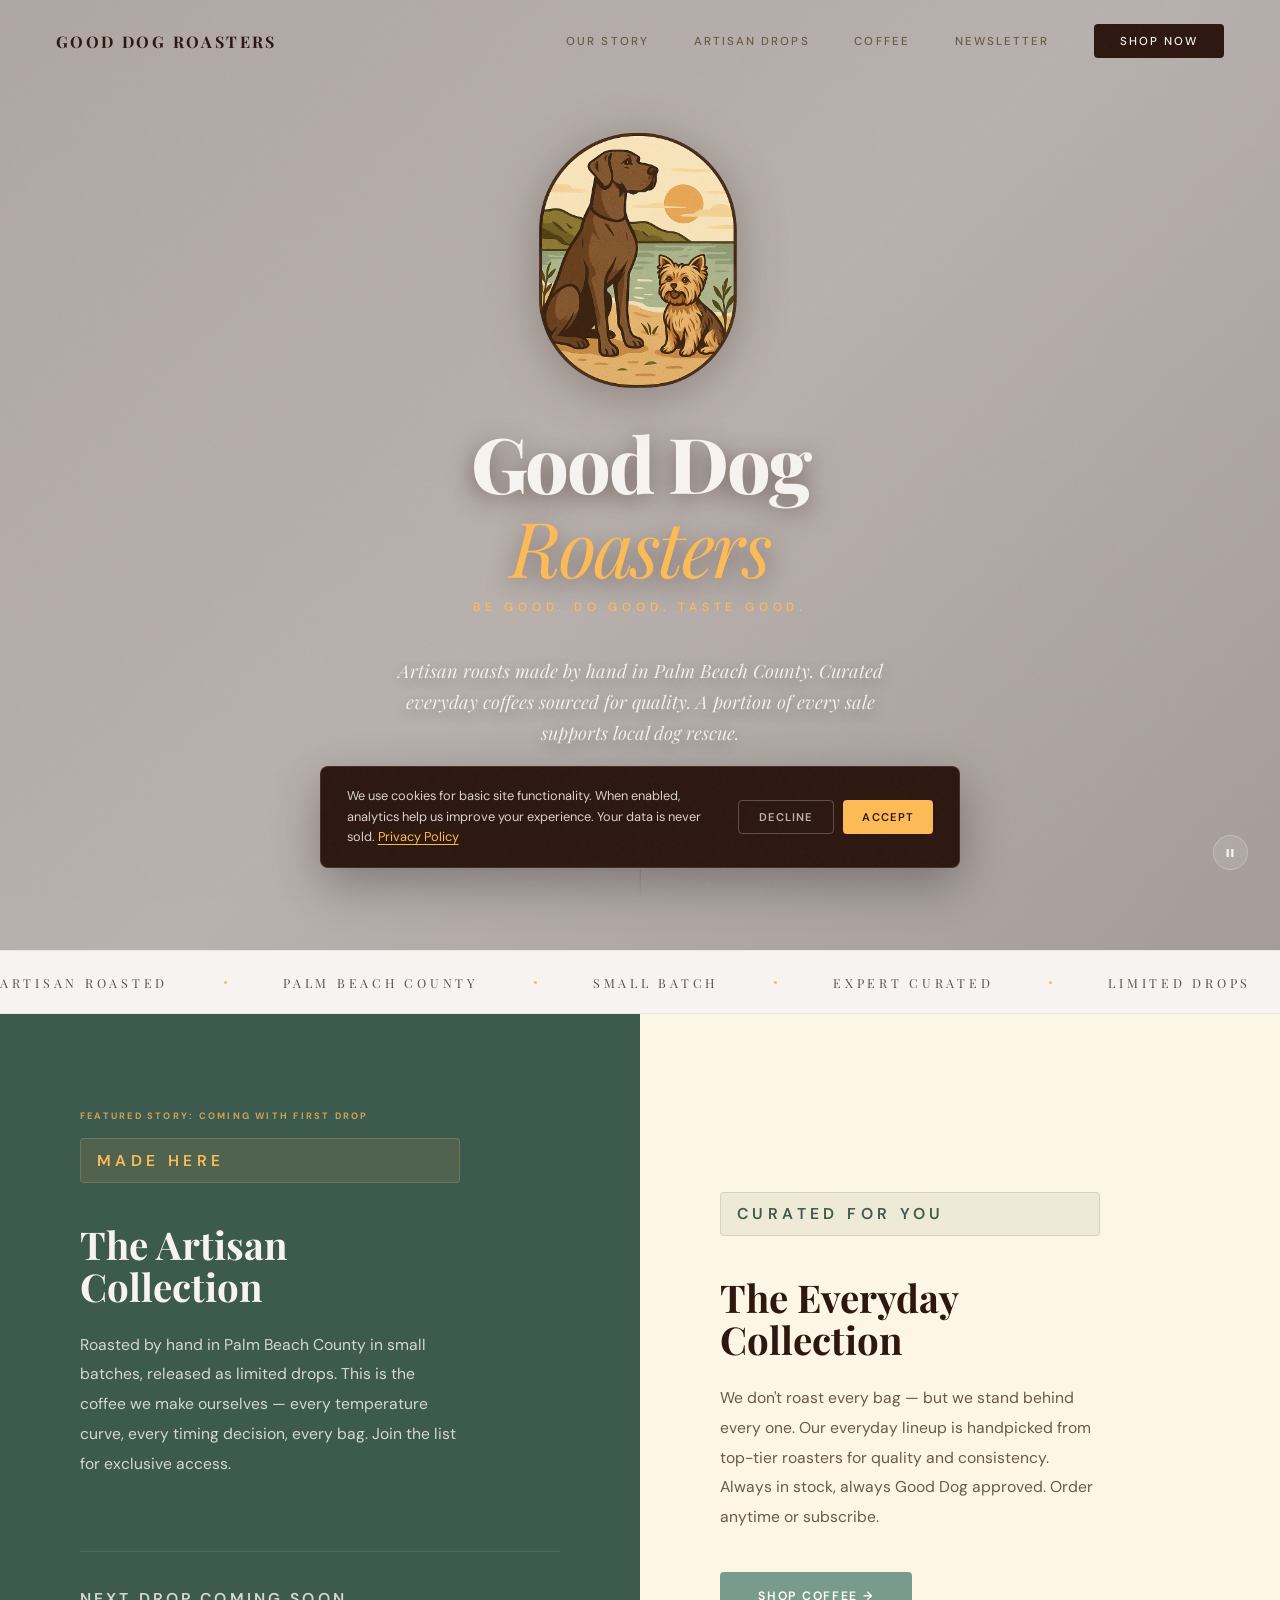
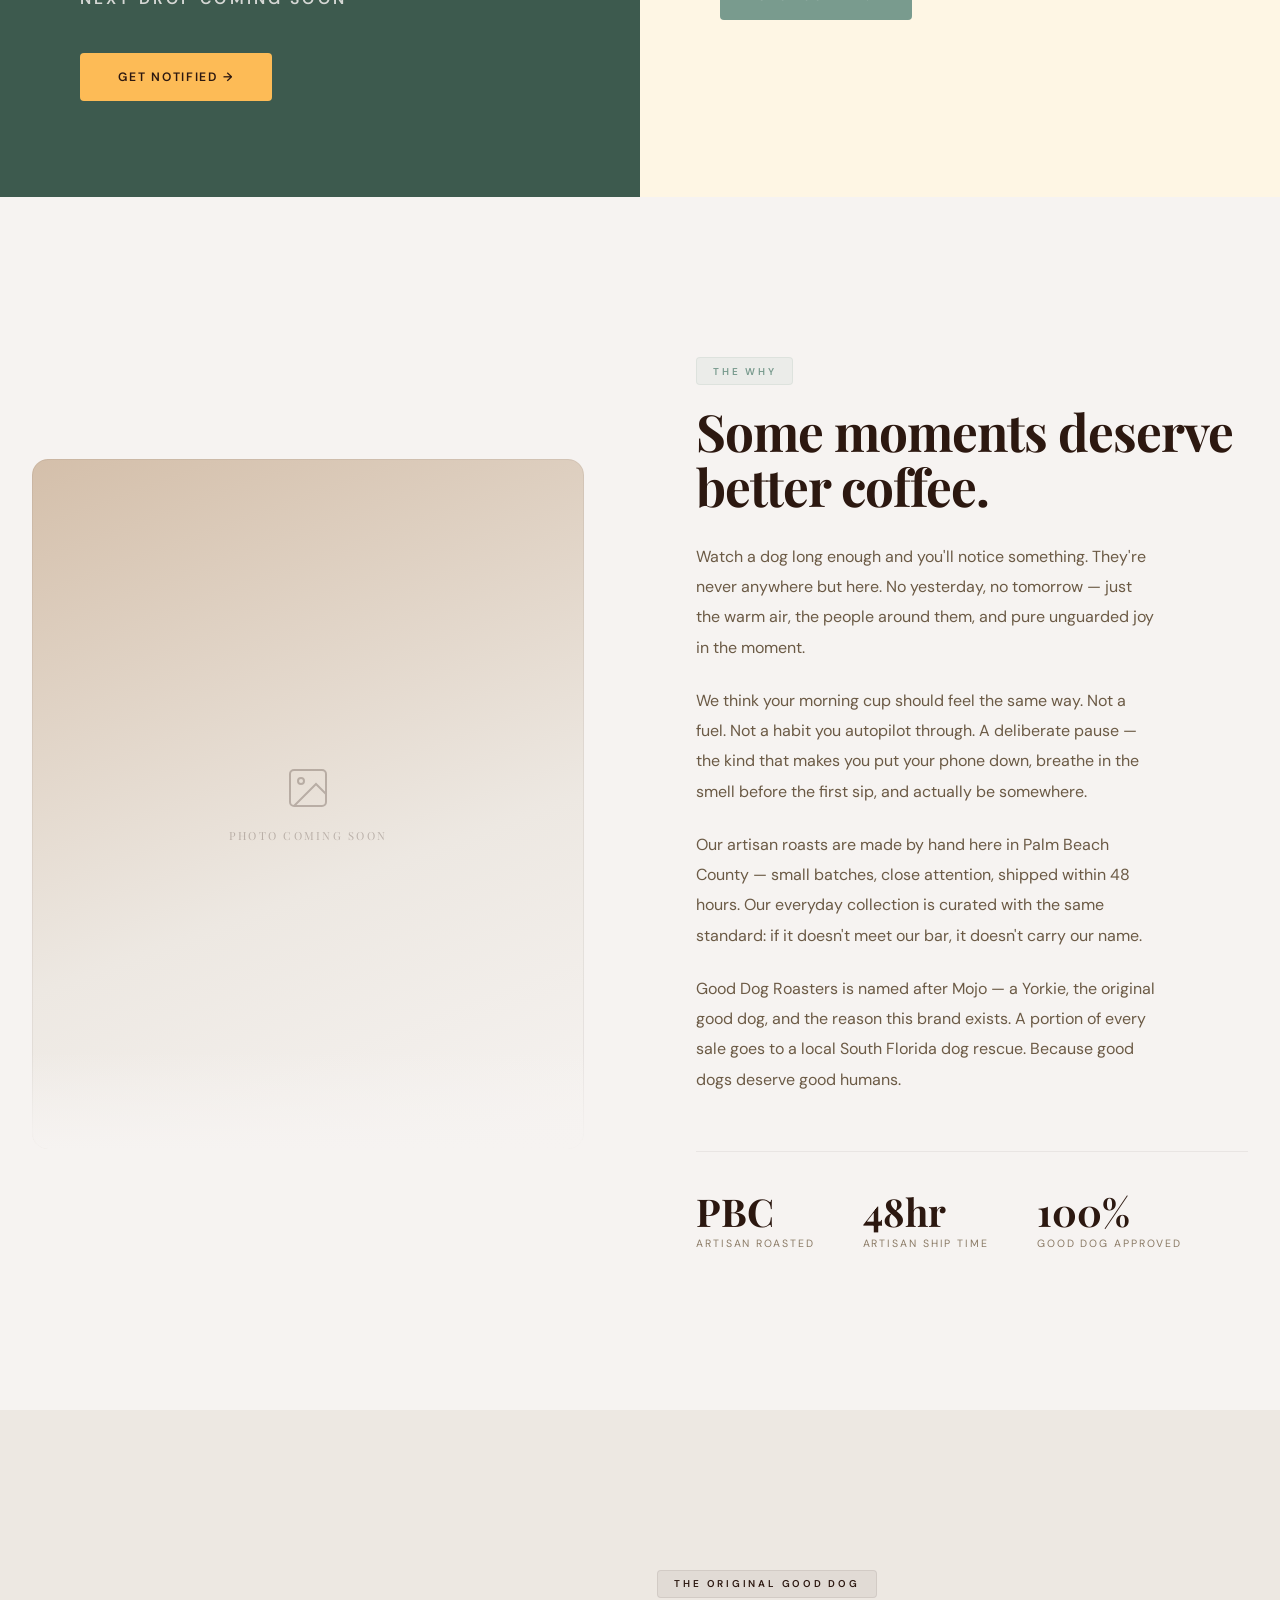
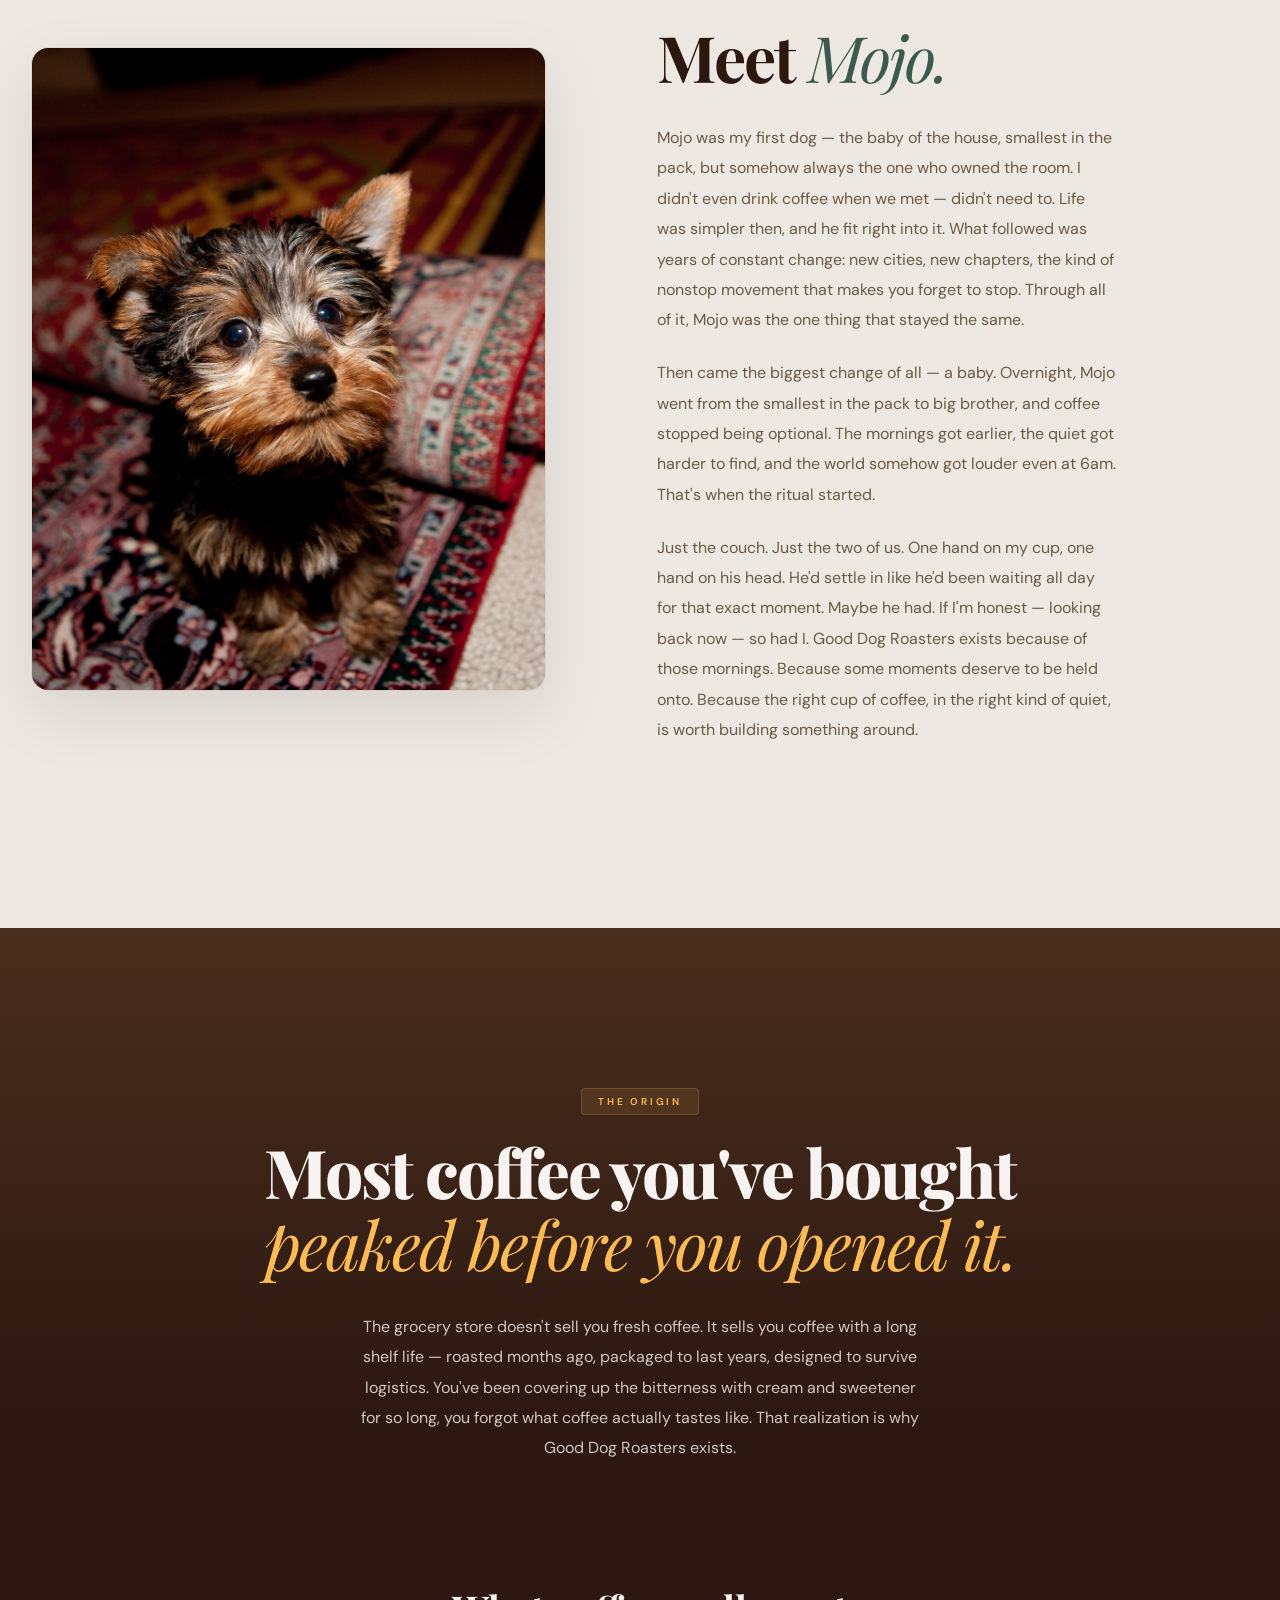
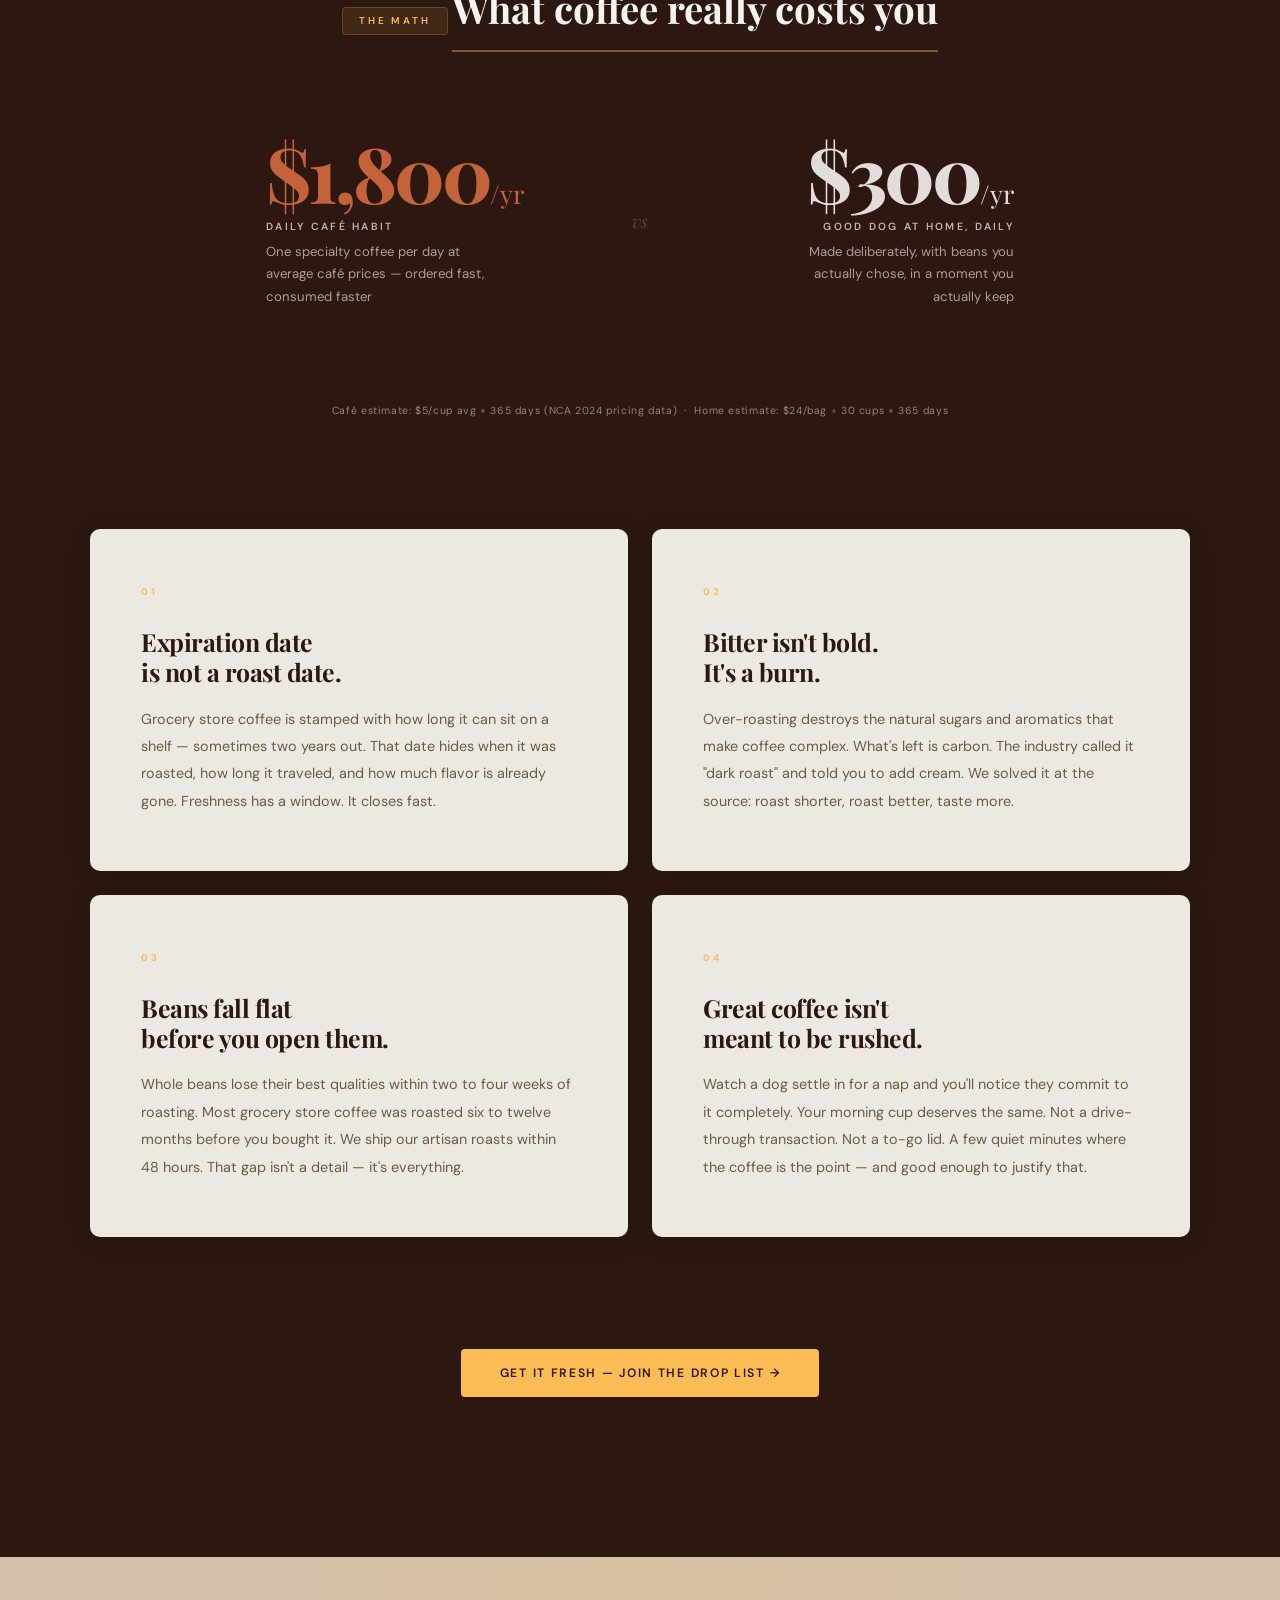
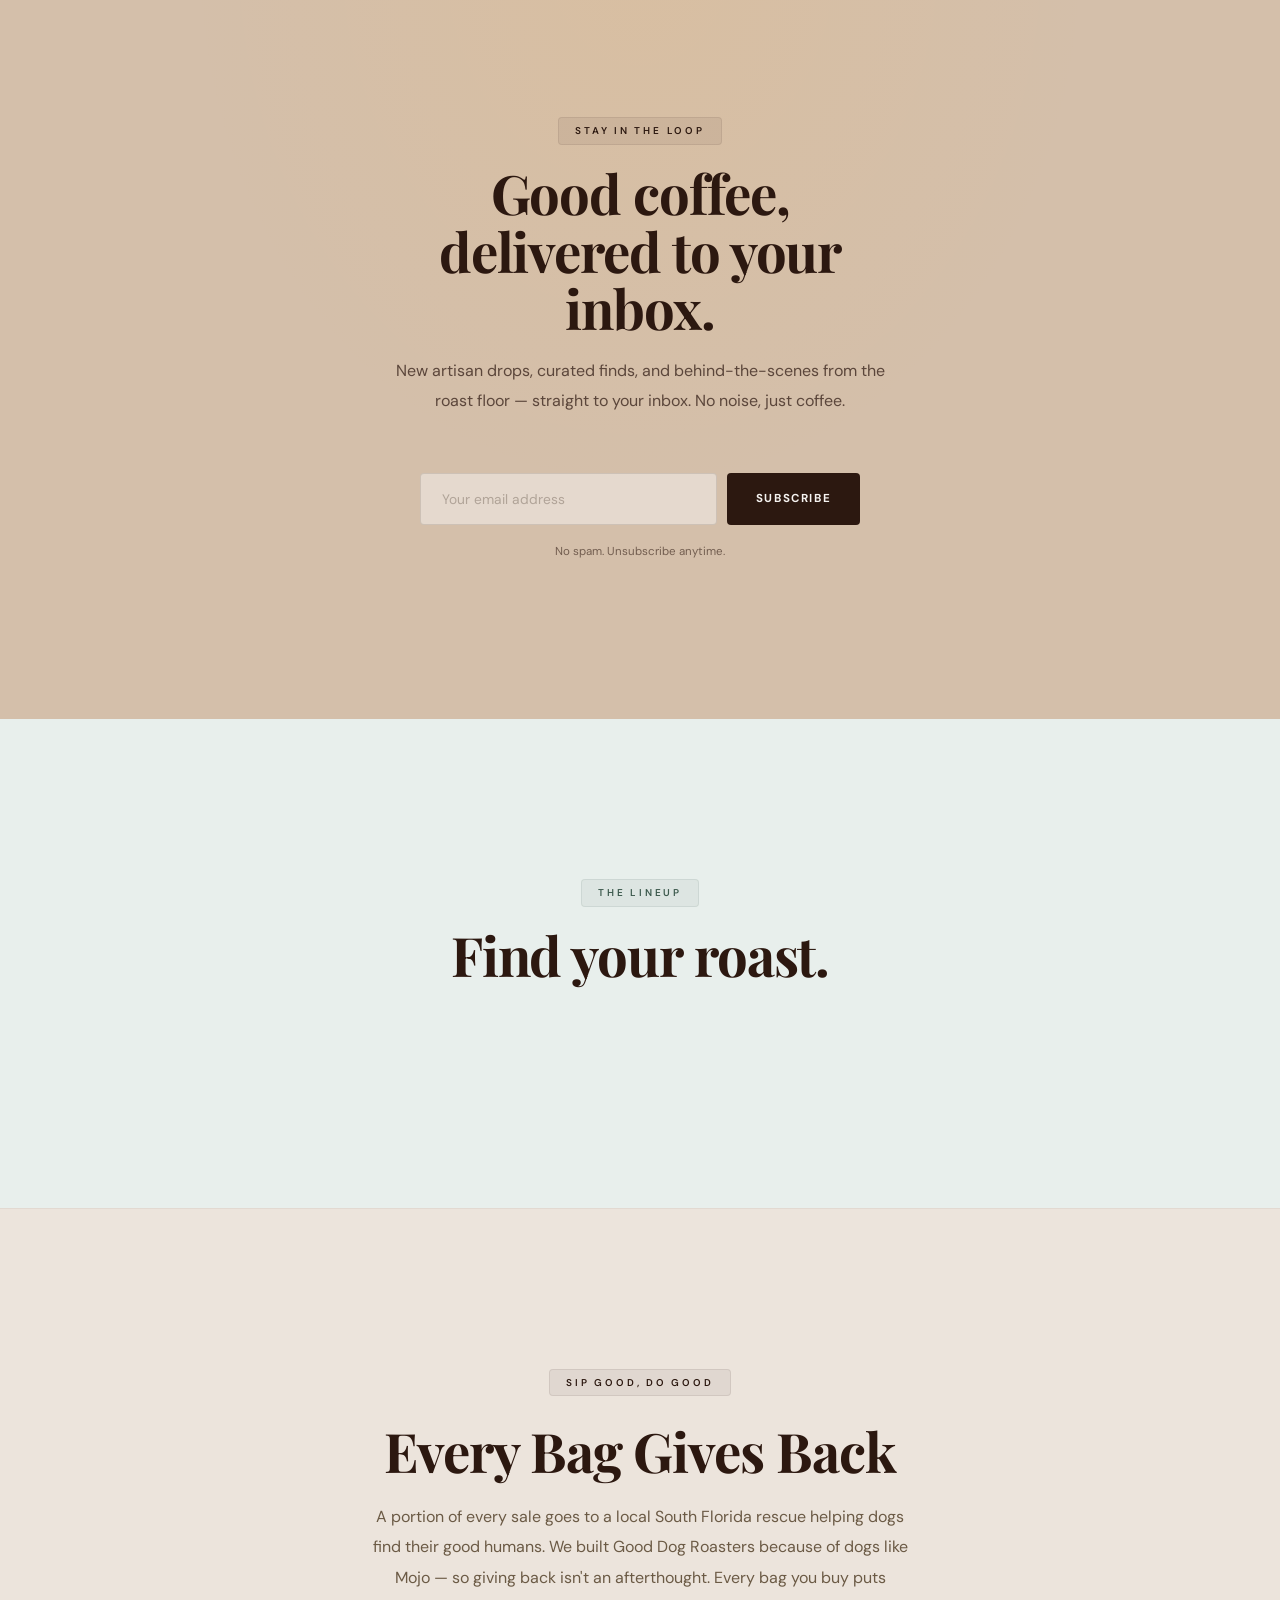
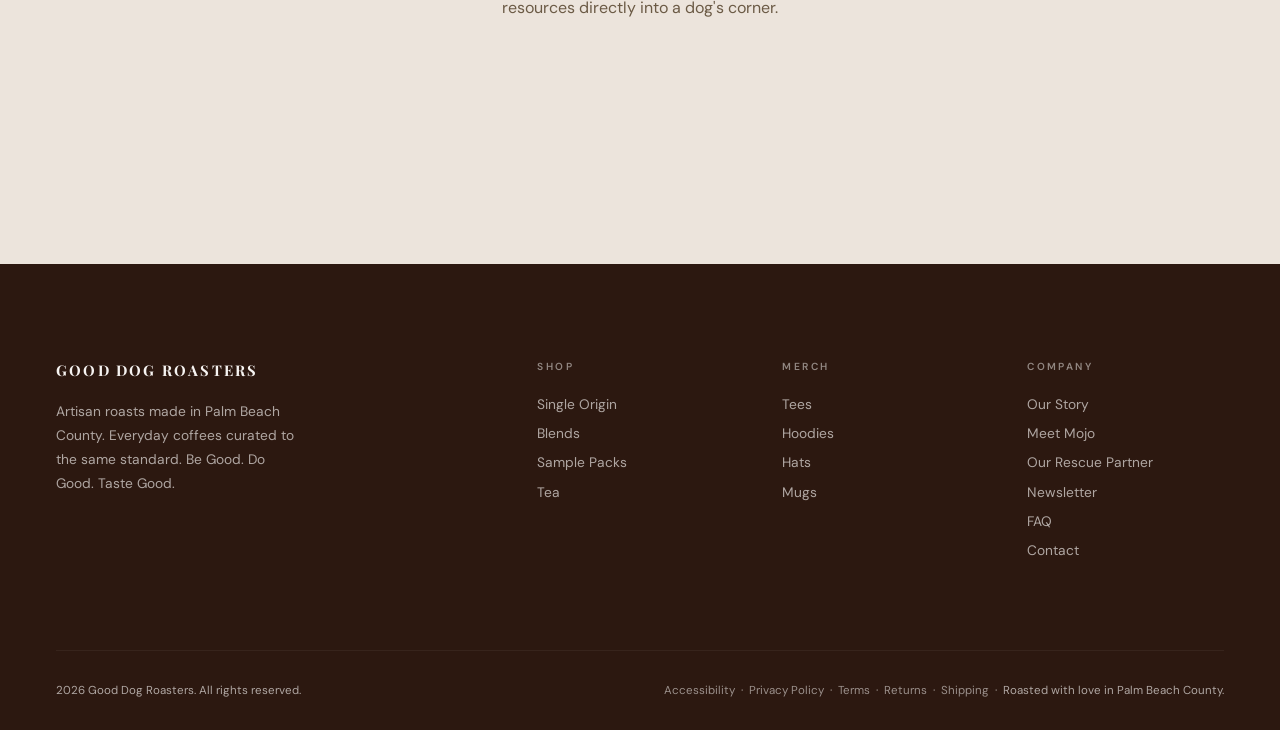
==== index.html @ 3b7e5391 "Fix Klaviyo subscription API payload — wrap email in profile object, check response status" ====
<!DOCTYPE html>
<html lang="en">
<head>
<meta charset="UTF-8">
<meta name="viewport" content="width=device-width, initial-scale=1.0">
<title>Good Dog Roasters — Be Good. Do Good. Taste Good.</title>

<!-- SEO -->
<meta name="description" content="Artisan coffee hand-roasted in Palm Beach County, FL. Limited small-batch drops via exclusive access + curated everyday coffees. Fresh within 48 hours of roasting.">
<meta name="robots" content="index, follow">
<link rel="canonical" href="https://good-dog-roasters.com/">

<!-- Open Graph -->
<meta property="og:type" content="website">
<meta property="og:site_name" content="Good Dog Roasters">
<meta property="og:title" content="Good Dog Roasters — Be Good. Do Good. Taste Good.">
<meta property="og:description" content="Artisan coffee hand-roasted in Palm Beach County. Limited drops + curated everyday coffees. Fresh within 48 hours of roasting.">
<meta property="og:url" content="https://good-dog-roasters.com/">
<meta property="og:image" content="https://good-dog-roasters.com/assets/og-image.jpg">
<meta property="og:image:width" content="1200">
<meta property="og:image:height" content="630">
<meta property="og:locale" content="en_US">

<!-- Twitter Card -->
<meta name="twitter:card" content="summary_large_image">
<meta name="twitter:title" content="Good Dog Roasters — Be Good. Do Good. Taste Good.">
<meta name="twitter:description" content="Artisan coffee hand-roasted in Palm Beach County. Limited drops + curated everyday coffees.">
<meta name="twitter:image" content="https://good-dog-roasters.com/assets/og-image.jpg">

<!-- JSON-LD: Local Business -->
<script type="application/ld+json">
{
  "@context": "https://schema.org",
  "@type": "LocalBusiness",
  "name": "Good Dog Roasters",
  "description": "Artisan coffee hand-roasted in small batches in Palm Beach County, FL. Limited-drop exclusive roasts and curated everyday coffees.",
  "url": "https://good-dog-roasters.com",
  "logo": "https://good-dog-roasters.com/assets/Good Dog Graphic.svg",
  "image": "https://good-dog-roasters.com/assets/og-image.jpg",
  "email": "hello@good-dog-roasters.com",
  "address": {
    "@type": "PostalAddress",
    "addressLocality": "Palm Beach County",
    "addressRegion": "FL",
    "addressCountry": "US"
  },
  "priceRange": "$$",
  "servesCuisine": "Coffee",
  "sameAs": ["https://good-dog-roasters.myshopify.com"]
}
</script>

<!-- Favicon -->
<link rel="icon" type="image/x-icon" href="assets/favicon.ico">
<link rel="icon" type="image/png" sizes="32x32" href="assets/favicon-32x32.png">
<link rel="icon" type="image/png" sizes="16x16" href="assets/favicon-16x16.png">
<link rel="apple-touch-icon" sizes="180x180" href="assets/apple-touch-icon.png">
<link rel="manifest" href="assets/site.webmanifest">
<meta name="theme-color" content="#2C1810">

<link rel="preconnect" href="https://fonts.googleapis.com">
<link href="https://fonts.googleapis.com/css2?family=Playfair+Display:ital,wght@0,400;0,500;0,600;0,700;0,800;1,400;1,500&family=DM+Sans:ital,wght@0,300;0,400;0,500;0,600;1,300;1,400&display=swap" rel="stylesheet">
<script defer src="https://cdn.jsdelivr.net/npm/alpinejs@3.x.x/dist/cdn.min.js"></script>
<link rel="stylesheet" href="style.css">
</head>
<body>

<!-- GTM noscript fallback -->
<noscript><iframe src="https://www.googletagmanager.com/ns.html?id=GTM-KX2TVDV7" height="0" width="0" style="display:none;visibility:hidden"></iframe></noscript>

<a href="#main" class="skip-link">Skip to main content</a>

<nav id="nav" aria-label="Main navigation">
  <a href="#" class="n-logo">Good Dog Roasters</a>
  <div class="n-links">
    <a href="#story">Our Story</a>
    <a href="drops.html">Artisan Drops</a>
    <a href="#coffee">Coffee</a>
    <a href="#waitlist">Newsletter</a>
    <a href="https://good-dog-roasters.myshopify.com" target="_blank" class="n-cta">Shop Now</a>
  </div>
</nav>

<main id="main">

<section class="hero" id="hero-section">
  <video class="hero-video" id="hero-video" autoplay muted loop playsinline aria-hidden="true"></video>
  <div class="hero-overlay" aria-hidden="true"></div>
  <button class="hero-pause" id="hero-pause-btn" aria-label="Pause background video" onclick="toggleHeroVideo()">
    <svg viewBox="0 0 24 24" fill="currentColor" aria-hidden="true" width="14" height="14"><rect x="6" y="5" width="4" height="14" rx="1"/><rect x="14" y="5" width="4" height="14" rx="1"/></svg>
  </button>
  <div class="hero-content">
    <img src="assets/Good Dog Graphic.svg" alt="Good Dog Roasters" class="hero-logo">
    <h1>Good Dog<br><em>Roasters</em></h1>
    <p class="hero-tag">Be Good. Do Good. Taste Good.</p>
    <p class="hero-sub">Artisan roasts made by hand in Palm Beach County. Curated everyday coffees sourced for quality. A portion of every sale supports local dog rescue.</p>
    <div class="hero-btns">
      <a href="#waitlist" class="btn btn-dark">Join the Drop List &rarr;</a>
      <a href="https://good-dog-roasters.myshopify.com" target="_blank" class="btn btn-outline-light">Shop Coffee</a>
    </div>
  </div>
  <div class="scroll-hint"><span>Scroll</span><div></div></div>
</section>

<div class="marq" aria-hidden="true"><div class="marq-inner">
  <span>Artisan Roasted</span><div class="marq-dot"></div><span>Palm Beach County</span><div class="marq-dot"></div><span>Small Batch</span><div class="marq-dot"></div><span>Expert Curated</span><div class="marq-dot"></div><span>Limited Drops</span><div class="marq-dot"></div><span>Ethically Sourced</span><div class="marq-dot"></div><span>Always Fresh</span><div class="marq-dot"></div><span>Good Dog Approved</span><div class="marq-dot"></div>
  <span>Artisan Roasted</span><div class="marq-dot"></div><span>Palm Beach County</span><div class="marq-dot"></div><span>Small Batch</span><div class="marq-dot"></div><span>Expert Curated</span><div class="marq-dot"></div><span>Limited Drops</span><div class="marq-dot"></div><span>Ethically Sourced</span><div class="marq-dot"></div><span>Always Fresh</span><div class="marq-dot"></div><span>Good Dog Approved</span><div class="marq-dot"></div>
</div></div>

<div class="worlds">
  <div class="w-card w-artisan rv">
    <span class="w-artisan-story-tag">Featured Story: Coming with First Drop</span>
    <p class="s-label">Made Here</p>
    <h2>The Artisan<br>Collection</h2>
    <p>Roasted by hand in Palm Beach County in small batches, released as limited drops. This is the coffee we make ourselves — every temperature curve, every timing decision, every bag. Join the list for exclusive access.</p>

    <div class="artisan-drop-widget">
      <!-- COUNTDOWN -->
      <div id="hw-countdown">
        <p class="hw-drop-label">Drop #<span id="hw-drop-name"></span> — <span id="hw-bag-count"></span> bags · opens in:</p>
        <div class="hw-cd-grid">
          <div class="hw-cd-unit"><span id="hw-days">--</span><span>Days</span></div>
          <div class="hw-cd-sep">·</div>
          <div class="hw-cd-unit"><span id="hw-hours">--</span><span>Hrs</span></div>
          <div class="hw-cd-sep">·</div>
          <div class="hw-cd-unit"><span id="hw-mins">--</span><span>Min</span></div>
          <div class="hw-cd-sep">·</div>
          <div class="hw-cd-unit"><span id="hw-secs">--</span><span>Sec</span></div>
        </div>
        <a href="drops.html" class="hw-profile-link">View drop profile &rarr;</a>
      </div>
      <!-- LIVE -->
      <div id="hw-live" style="display:none">
        <div class="hw-live-pill"><span class="hw-live-dot"></span>Drop Live — Today Only</div>
        <a href="drops.html" class="btn btn-gold" style="margin-top:1.2rem">Claim Your Bag &rarr;</a>
      </div>
      <!-- SOLD OUT -->
      <div id="hw-sold" style="display:none">
        <p class="hw-drop-label">Next drop coming soon</p>
        <a href="#waitlist" class="btn btn-gold">Get Notified &rarr;</a>
      </div>
    </div>
    <div class="w-artisan-quote" aria-hidden="true">
      <p>"Every drop is inspired by a real Good Dog story. Submit yours — it might be the next one."</p>
      <cite>Good Dog Roasters — <a href="drops.html#share" style="color:var(--gold);text-decoration:none">Share your story &rarr;</a></cite>
    </div>
  </div>
  <div class="w-card w-every rv d1">
    <p class="s-label">Curated for You</p>
    <h2>The Everyday<br>Collection</h2>
    <p>We don't roast every bag — but we stand behind every one. Our everyday lineup is handpicked from top-tier roasters for quality and consistency. Always in stock, always Good Dog approved. Order anytime or subscribe.</p>
    <a href="https://good-dog-roasters.myshopify.com" target="_blank" class="btn btn-sage">Shop Coffee &rarr;</a>
  </div>
</div>

<div class="story-wrap" id="story"><div class="story">
  <div class="story-img rv">
    <img src="assets/story-photo.png" alt="A quiet morning moment with coffee and a dog" onerror="this.style.display='none'">
    <div class="img-placeholder">
      <svg fill="none" viewBox="0 0 24 24" stroke="currentColor" stroke-width="1"><rect x="3" y="3" width="18" height="18" rx="2"/><circle cx="8.5" cy="8.5" r="1.5"/><path d="M21 15l-5-5L5 21"/></svg>
      <span>Photo coming soon</span>
    </div>
  </div>
  <div class="story-text rv d1">
    <p class="s-label">The Why</p>
    <h2 class="s-title">Some moments deserve better coffee.</h2>
    <p class="s-body">Watch a dog long enough and you'll notice something. They're never anywhere but here. No yesterday, no tomorrow — just the warm air, the people around them, and pure unguarded joy in the moment.</p>
    <p class="s-body">We think your morning cup should feel the same way. Not a fuel. Not a habit you autopilot through. A deliberate pause — the kind that makes you put your phone down, breathe in the smell before the first sip, and actually be somewhere.</p>
    <p class="s-body">Our artisan roasts are made by hand here in Palm Beach County — small batches, close attention, shipped within 48 hours. Our everyday collection is curated with the same standard: if it doesn't meet our bar, it doesn't carry our name.</p>
    <p class="s-body">Good Dog Roasters is named after Mojo — a Yorkie, the original good dog, and the reason this brand exists. A portion of every sale goes to a local South Florida dog rescue. Because good dogs deserve good humans.</p>
    <div class="stats">
      <div><div class="stat-n">PBC</div><div class="stat-l">Artisan Roasted</div></div>
      <div><div class="stat-n">48hr</div><div class="stat-l">Artisan Ship Time</div></div>
      <div><div class="stat-n">100%</div><div class="stat-l">Good Dog Approved</div></div>
    </div>
  </div>
</div></div>

<section class="mojo" id="mojo">
  <div class="mojo-inner">
    <div class="mojo-img-wrap rv">
      <img src="assets/mojo.jpg" alt="Mojo, the original Good Dog" loading="lazy">
    </div>
    <div class="mojo-text rv d1">
      <p class="s-label mojo-label">The Original Good Dog</p>
      <h2 class="mojo-headline">Meet <em>Mojo.</em></h2>
      <p class="s-body">Mojo was my first dog — the baby of the house, smallest in the pack, but somehow always the one who owned the room. I didn't even drink coffee when we met — didn't need to. Life was simpler then, and he fit right into it. What followed was years of constant change: new cities, new chapters, the kind of nonstop movement that makes you forget to stop. Through all of it, Mojo was the one thing that stayed the same.</p>
      <p class="s-body">Then came the biggest change of all — a baby. Overnight, Mojo went from the smallest in the pack to big brother, and coffee stopped being optional. The mornings got earlier, the quiet got harder to find, and the world somehow got louder even at 6am. That's when the ritual started.</p>
      <p class="s-body">Just the couch. Just the two of us. One hand on my cup, one hand on his head. He'd settle in like he'd been waiting all day for that exact moment. Maybe he had. If I'm honest — looking back now — so had I. Good Dog Roasters exists because of those mornings. Because some moments deserve to be held onto. Because the right cup of coffee, in the right kind of quiet, is worth building something around.</p>
    </div>
  </div>
</section>

<section class="origin">
  <div class="origin-intro rv">
    <p class="s-label origin-label">The Origin</p>
    <h2 class="origin-headline">Most coffee you've bought<br><em>peaked before you opened it.</em></h2>
    <p class="origin-body">The grocery store doesn't sell you fresh coffee. It sells you coffee with a long shelf life — roasted months ago, packaged to last years, designed to survive logistics. You've been covering up the bitterness with cream and sweetener for so long, you forgot what coffee actually tastes like. That realization is why Good Dog Roasters exists.</p>
  </div>
  <div class="origin-cost-header rv">
    <p class="s-label origin-label">The Math</p>
    <h3 class="origin-cost-title">What coffee really costs you</h3>
  </div>
  <div class="origin-cost rv">
    <div class="origin-cost-side">
      <div class="origin-cost-num">$1,800<span>/yr</span></div>
      <div class="origin-cost-label">Daily café habit</div>
      <div class="origin-cost-sub">One specialty coffee per day at average café prices — ordered fast, consumed faster</div>
    </div>
    <div class="origin-cost-vs" aria-hidden="true">vs</div>
    <div class="origin-cost-side origin-cost-right">
      <div class="origin-cost-num origin-cost-good">$300<span>/yr</span></div>
      <div class="origin-cost-label">Good Dog at home, daily</div>
      <div class="origin-cost-sub">Made deliberately, with beans you actually chose, in a moment you actually keep</div>
    </div>
  </div>
  <p class="origin-cite rv">Café estimate: $5/cup avg × 365 days (NCA 2024 pricing data) &nbsp;·&nbsp; Home estimate: $24/bag ÷ 30 cups × 365 days</p>

  <div class="origin-grid">
    <div class="origin-card rv d1">
      <span class="origin-num">01</span>
      <h3>Expiration date<br>is not a roast date.</h3>
      <p>Grocery store coffee is stamped with how long it can sit on a shelf — sometimes two years out. That date hides when it was roasted, how long it traveled, and how much flavor is already gone. Freshness has a window. It closes fast.</p>
    </div>
    <div class="origin-card rv d2">
      <span class="origin-num">02</span>
      <h3>Bitter isn't bold.<br>It's a burn.</h3>
      <p>Over-roasting destroys the natural sugars and aromatics that make coffee complex. What's left is carbon. The industry called it "dark roast" and told you to add cream. We solved it at the source: roast shorter, roast better, taste more.</p>
    </div>
    <div class="origin-card rv d3">
      <span class="origin-num">03</span>
      <h3>Beans fall flat<br>before you open them.</h3>
      <p>Whole beans lose their best qualities within two to four weeks of roasting. Most grocery store coffee was roasted six to twelve months before you bought it. We ship our artisan roasts within 48 hours. That gap isn't a detail — it's everything.</p>
    </div>
    <div class="origin-card rv d4">
      <span class="origin-num">04</span>
      <h3>Great coffee isn't<br>meant to be rushed.</h3>
      <p>Watch a dog settle in for a nap and you'll notice they commit to it completely. Your morning cup deserves the same. Not a drive-through transaction. Not a to-go lid. A few quiet minutes where the coffee is the point — and good enough to justify that.</p>
    </div>
  </div>
  <div class="origin-cta rv">
    <a href="#waitlist" class="btn btn-gold">Get It Fresh — Join the Drop List &rarr;</a>
  </div>
</section>

<section class="waitlist" id="waitlist"><div class="rv">
  <p class="s-label">Stay in the Loop</p>
  <h2 class="s-title">Good coffee, delivered to your inbox.</h2>
  <p class="s-body" style="margin:0 auto 3.5rem;text-align:center">New artisan drops, curated finds, and behind-the-scenes from the roast floor — straight to your inbox. No noise, just coffee.</p>
  <form class="wl-form" onsubmit="handleNewsletter(event)">
    <label for="newsletter-email" class="sr-only">Email address</label>
    <input type="email" id="newsletter-email" name="email" placeholder="Your email address" required>
    <button type="submit">Subscribe</button>
  </form>
  <p class="wl-note">No spam. Unsubscribe anytime.</p>
</div></section>


<section class="products" id="coffee"><div class="rv">
  <p class="s-label">The Lineup</p>
  <h2 class="s-title" style="color:var(--espresso)">Find your roast.</h2>
</div>
<div class="p-grid" x-data="shopifyProducts()" x-init="init()">
  <template x-if="error">
    <p style="grid-column:1/-1;color:var(--brown);font-size:.9rem;padding:2rem 0" x-text="error"></p>
  </template>
  <template x-for="i in (loading ? [1,2,3] : [])" :key="i">
    <div class="p-skeleton"></div>
  </template>
  <template x-for="p in products" :key="p.handle">
    <div class="p-shell p-fade">
      <a :href="`https://good-dog-roasters.myshopify.com/collections/${p.handle}`" target="_blank" class="p-card">
        <div class="p-img">
          <img :src="p.image" :alt="p.title" loading="lazy" onerror="this.style.display='none'">
        </div>
        <h3 x-text="p.title"></h3>
        <span class="p-price" x-text="p.price ? 'From $' + parseFloat(p.price).toFixed(2) : 'Shop Now'"></span>
      </a>
    </div>
  </template>
</div></section>

<section class="giving" id="giving-back">
  <div class="rv">
    <p class="s-label">Sip Good, Do Good</p>
    <h2 class="giving-headline">Every Bag Gives Back</h2>
    <p class="giving-body">A portion of every sale goes to a local South Florida rescue helping dogs find their good humans. We built Good Dog Roasters because of dogs like Mojo — so giving back isn't an afterthought. Every bag you buy puts resources directly into a dog's corner.</p>
  </div>
</section>

<footer>
  <div class="f-top">
    <div class="f-brand"><span class="n-logo">Good Dog Roasters</span><p>Artisan roasts made in Palm Beach County. Everyday coffees curated to the same standard. Be Good. Do Good. Taste Good.</p></div>
    <div class="f-col"><h4>Shop</h4><a href="https://good-dog-roasters.myshopify.com/collections/single-origin" target="_blank">Single Origin</a><a href="https://good-dog-roasters.myshopify.com/collections/blends" target="_blank">Blends</a><a href="https://good-dog-roasters.myshopify.com/collections/sample-packs" target="_blank">Sample Packs</a><a href="https://good-dog-roasters.myshopify.com/collections/tea" target="_blank">Tea</a></div>
    <div class="f-col"><h4>Merch</h4><a href="https://good-dog-roasters.myshopify.com/collections/tees" target="_blank">Tees</a><a href="https://good-dog-roasters.myshopify.com/collections/hoodies-sweatshirts" target="_blank">Hoodies</a><a href="https://good-dog-roasters.myshopify.com/collections/hats-caps" target="_blank">Hats</a><a href="https://good-dog-roasters.myshopify.com/collections/mugs" target="_blank">Mugs</a></div>
    <div class="f-col"><h4>Company</h4><a href="#story">Our Story</a><a href="#mojo">Meet Mojo</a><a href="#giving-back">Our Rescue Partner</a><a href="#waitlist">Newsletter</a><a href="faq.html">FAQ</a><a href="https://good-dog-roasters.myshopify.com/pages/contact" target="_blank">Contact</a></div>
  </div>
  <div class="f-bottom"><span>2026 Good Dog Roasters. All rights reserved.</span><span><a href="accessibility.html" class="f-privacy">Accessibility</a> &nbsp;&middot;&nbsp; <a href="privacy.html" class="f-privacy">Privacy Policy</a> &nbsp;&middot;&nbsp; <a href="terms.html" class="f-privacy">Terms</a> &nbsp;&middot;&nbsp; <a href="returns.html" class="f-privacy">Returns</a> &nbsp;&middot;&nbsp; <a href="shipping.html" class="f-privacy">Shipping</a> &nbsp;&middot;&nbsp; Roasted with love in Palm Beach County.</span></div>
</footer>

</main>

<script src="drops-config.js"></script>
<script>
const n=document.getElementById('nav');
window.addEventListener('scroll',()=>n.classList.toggle('scrolled',window.scrollY>50),{passive:true});

// Random hero video on each page load — add more paths to the array as needed
(function(){
  const videos=['assets/header.mp4','assets/header2.mp4','assets/header3.mp4','assets/header4.mp4'];
  const picked=videos[Math.floor(Math.random()*videos.length)];
  const v=document.getElementById('hero-video');
  const s=document.createElement('source');
  s.src=picked; s.type='video/mp4';
  v.appendChild(s);
  v.load();
})();

function toggleHeroVideo(){
  const v=document.querySelector('.hero-video'),btn=document.getElementById('hero-pause-btn');
  if(v.paused){
    v.play();
    btn.setAttribute('aria-label','Pause background video');
    btn.innerHTML='<svg viewBox="0 0 24 24" fill="currentColor" aria-hidden="true" width="14" height="14"><rect x="6" y="5" width="4" height="14" rx="1"/><rect x="14" y="5" width="4" height="14" rx="1"/></svg>';
  } else {
    v.pause();
    btn.setAttribute('aria-label','Play background video');
    btn.innerHTML='<svg viewBox="0 0 24 24" fill="currentColor" aria-hidden="true" width="14" height="14"><polygon points="5,3 19,12 5,21"/></svg>';
  }
}
const obs=new IntersectionObserver(e=>{e.forEach(e=>{if(e.isIntersecting)e.target.classList.add('v')})},{threshold:.1,rootMargin:'0px 0px -40px 0px'});
document.querySelectorAll('.rv').forEach(el=>obs.observe(el));

// Homepage drop widget
(function(){
  const D = DROP_CONFIG.current;
  const pad = n => String(n).padStart(2,'0');
  document.getElementById('hw-drop-name').textContent  = D.number;
  document.getElementById('hw-bag-count').textContent  = D.bagCount;

  function setWidgetState(){
    const now = new Date();
    const cd = document.getElementById('hw-countdown');
    const lv = document.getElementById('hw-live');
    const sd = document.getElementById('hw-sold');
    if(now >= D.opens && now <= D.closes){
      cd.style.display='none'; lv.style.display='block'; sd.style.display='none';
    } else if(now > D.closes){
      cd.style.display='none'; lv.style.display='none'; sd.style.display='block';
    } else {
      cd.style.display='block'; lv.style.display='none'; sd.style.display='none';
      (function tick(){
        const diff = D.opens - new Date();
        if(diff <= 0){ setWidgetState(); return; }
        document.getElementById('hw-days').textContent  = pad(Math.floor(diff/86400000));
        document.getElementById('hw-hours').textContent = pad(Math.floor((diff%86400000)/3600000));
        document.getElementById('hw-mins').textContent  = pad(Math.floor((diff%3600000)/60000));
        document.getElementById('hw-secs').textContent  = pad(Math.floor((diff%60000)/1000));
        setTimeout(tick, 1000);
      })();
    }
  }
  setWidgetState();
})();

function handleNewsletter(e){
  e.preventDefault();
  const form=e.target, btn=form.querySelector('button');
  const email=form.querySelector('input[type=email]').value.trim();
  btn.textContent='Subscribing...';btn.style.pointerEvents='none';

  fetch('https://a.klaviyo.com/client/subscriptions/?company_id=QPLGzG',{
    method:'POST',
    headers:{'content-type':'application/json','revision':'2023-12-15'},
    body:JSON.stringify({data:{type:'subscription',attributes:{list_id:'UyPu9F',custom_source:'Website',profile:{data:{type:'profile',attributes:{email:email}}}}}})
  })
  .then(r=>{
    if(!r.ok) throw new Error(r.status);
    btn.textContent='You’re in ✓';
    btn.style.background='var(--sage-deep)';
    form.querySelector('input[type=email]').value='';
  })
  .catch(()=>{
    btn.textContent='Try again';
    btn.style.pointerEvents='auto';
  });
}


function shopifyProducts(){
  return {
    products:[],
    loading:true,
    error:null,
    async init(){
      const fragment=`title handle products(first:1){edges{node{priceRange{minVariantPrice{amount}}images(first:1){edges{node{url}}}}}}`;
      const query=`{
        c1:collection(handle:"single-origin"){${fragment}}
        c2:collection(handle:"blends"){${fragment}}
        c3:collection(handle:"tea"){${fragment}}
      }`;
      try{
        const res=await fetch('https://good-dog-roasters.myshopify.com/api/2024-10/graphql.json',{
          method:'POST',
          headers:{'Content-Type':'application/json','X-Shopify-Storefront-Access-Token':'8029c8b316efbfcc22cbf26acd6d1bc6'},
          body:JSON.stringify({query})
        });
        const data=await res.json();
        if(data.errors) throw new Error(data.errors[0].message);
        const d=data.data;
        this.products=[d.c1,d.c2,d.c3].filter(Boolean).map(col=>({
          title:col.title,
          handle:col.handle,
          price:col.products.edges[0]?.node.priceRange.minVariantPrice.amount,
          image:col.products.edges[0]?.node.images.edges[0]?.node.url
        }));
        if(!this.products.length) this.error='No collections found.';
      }catch(e){
        console.error('Shopify fetch failed:',e);
        this.error=e.message;
      }
      this.loading=false;
    }
  }
}
</script>


<!-- Cookie Consent Banner -->
<div id="cookie-banner" class="cookie-banner" role="region" aria-label="Cookie consent" aria-live="polite">
  <p class="cookie-text">We use cookies for basic site functionality. When enabled, analytics help us improve your experience. Your data is never sold. <a href="privacy.html">Privacy Policy</a></p>
  <div class="cookie-actions">
    <button class="cookie-btn cookie-decline" onclick="setCookieConsent(false)">Decline</button>
    <button class="cookie-btn cookie-accept" onclick="setCookieConsent(true)">Accept</button>
  </div>
</div>

<script>
const GTM_ID = 'GTM-KX2TVDV7';

function loadGTM() {
  window.dataLayer = window.dataLayer || [];
  window.dataLayer.push({'gtm.start': new Date().getTime(), event: 'gtm.js'});
  const s = document.createElement('script');
  s.async = true;
  s.src = 'https://www.googletagmanager.com/gtm.js?id=' + GTM_ID;
  document.head.appendChild(s);
}

function setCookieConsent(accepted) {
  localStorage.setItem('gdr_cookie_consent', accepted ? 'accepted' : 'declined');
  document.getElementById('cookie-banner').classList.remove('cookie-visible');
  if (accepted) loadGTM();
}

function reopenCookieBanner() {
  localStorage.removeItem('gdr_cookie_consent');
  document.getElementById('cookie-banner').classList.add('cookie-visible');
}

(function() {
  const consent = localStorage.getItem('gdr_cookie_consent');
  if (consent === 'accepted') { loadGTM(); return; }
  if (!consent) {
    setTimeout(() => document.getElementById('cookie-banner').classList.add('cookie-visible'), 1500);
  }
})();
</script>

</body>
</html>
---- style.css ----
/* ═══ RESET & TOKENS ═══ */
*,*::before,*::after{margin:0;padding:0;box-sizing:border-box}
:root{
  --dark:#1a1410;--espresso:#2C1810;--brown:#6b5a45;--brown-light:#8a7a65;
  --cream:#f6f3f1;--warm:#ede8e2;--sand:#d4bfaa;
  --sage:#799b8e;--sage-deep:#3d5a4e;--sage-light:#e8efec;--sage-muted:#a8bfb5;
  --gold:#fdbb56;--gold-light:#fef6e4;--gold-muted:#e5a940;
  --terracotta:#c4623a;
  --display:'Playfair Display',Georgia,serif;
  --body:'DM Sans',sans-serif;
  --ease:cubic-bezier(0.32,0.72,0,1);
  --ease-out:cubic-bezier(0.16,1,0.3,1);
}
html{scroll-behavior:smooth}
body{font-family:var(--body);color:var(--espresso);background:var(--cream);overflow-x:hidden;-webkit-font-smoothing:antialiased;text-rendering:optimizeLegibility}

/* ═══ ACCESSIBILITY UTILITIES ═══ */
.sr-only{position:absolute;width:1px;height:1px;padding:0;margin:-1px;overflow:hidden;clip:rect(0,0,0,0);white-space:nowrap;border:0}
.skip-link{position:absolute;top:-100%;left:1rem;z-index:10000;background:var(--espresso);color:var(--cream);padding:.75rem 1.5rem;border-radius:0 0 6px 6px;font-size:.85rem;font-weight:600;text-decoration:none;transition:top .2s}
.skip-link:focus{top:0}

/* focus-visible for all interactive elements */
:focus-visible{outline:2px solid var(--gold);outline-offset:3px;border-radius:2px}
a:focus-visible,button:focus-visible{outline:2px solid var(--gold);outline-offset:3px}
.n-cta:focus-visible,.btn:focus-visible{outline-offset:4px}
.wl-form input:focus-visible{outline:2px solid var(--espresso);outline-offset:0;border-color:var(--espresso)}

/* hero pause button */
.hero-pause{position:absolute;bottom:5rem;right:2rem;z-index:4;width:2.2rem;height:2.2rem;border-radius:50%;background:rgba(246,243,241,.12);border:1px solid rgba(246,243,241,.25);color:var(--cream);cursor:pointer;display:flex;align-items:center;justify-content:center;transition:background .3s var(--ease)}
.hero-pause:hover{background:rgba(246,243,241,.22)}

/* reduced motion — disables all animations for users who prefer it */
@media(prefers-reduced-motion:reduce){
  *,*::before,*::after{animation-duration:.01ms!important;animation-iteration-count:1!important;transition-duration:.01ms!important}
  .rv{opacity:1;transform:none;filter:none}
  .marq-inner{animation:none}
  html{scroll-behavior:auto}
}

/* film grain — fixed, non-scrolling, pointer-events-none */
body::after{content:'';position:fixed;inset:0;pointer-events:none;z-index:9999;opacity:0.022;background-image:url("data:image/svg+xml,%3Csvg viewBox='0 0 256 256' xmlns='http://www.w3.org/2000/svg'%3E%3Cfilter id='n'%3E%3CfeTurbulence type='fractalNoise' baseFrequency='0.82' numOctaves='4' stitchTiles='stitch'/%3E%3C/filter%3E%3Crect width='100%25' height='100%25' filter='url(%23n)'/%3E%3C/svg%3E")}

/* ═══ SCROLL REVEAL — blur + translate ═══ */
.rv{opacity:0;transform:translateY(28px);filter:blur(6px);transition:opacity .9s var(--ease-out),transform .9s var(--ease-out),filter .9s var(--ease-out)}
.rv.v{opacity:1;transform:translateY(0);filter:blur(0)}
.d1{transition-delay:.1s}.d2{transition-delay:.2s}.d3{transition-delay:.3s}.d4{transition-delay:.4s}

/* ═══ NAV ═══ */
nav{position:fixed;top:0;left:0;right:0;z-index:100;padding:1.5rem 3.5rem;display:flex;justify-content:space-between;align-items:center;transition:all .7s var(--ease)}
nav.scrolled{background:rgba(246,243,241,.92);backdrop-filter:blur(28px);-webkit-backdrop-filter:blur(28px);padding:1rem 3.5rem;border-bottom:1px solid rgba(44,24,16,.05)}
.n-logo{font-family:var(--display);font-size:1rem;font-weight:700;letter-spacing:.15em;text-transform:uppercase;color:var(--espresso);text-decoration:none}
.n-links{display:flex;gap:2.8rem;align-items:center}
.n-links a{font-size:.72rem;font-weight:500;letter-spacing:.18em;text-transform:uppercase;color:var(--brown);text-decoration:none;transition:color .4s var(--ease)}
.n-links a:hover{color:var(--espresso)}
.n-cta{background:var(--espresso)!important;color:var(--cream)!important;padding:.6rem 1.6rem;border-radius:4px;transition:all .5s var(--ease)!important}
.n-cta:hover{transform:translateY(-1px);box-shadow:0 6px 20px rgba(44,24,16,.18)}
.n-cta:active{transform:translateY(0) scale(.98)}

/* ═══ HERO ═══ */
.hero{min-height:100dvh;display:flex;flex-direction:column;justify-content:center;align-items:center;text-align:center;padding:8rem 2rem 4rem;position:relative;overflow:hidden}
.hero-video{position:absolute;top:0;left:0;width:100%;height:100%;object-fit:cover;z-index:1}
.hero-overlay{position:absolute;inset:0;background:linear-gradient(135deg,rgba(44,24,16,.35) 0%,rgba(44,24,16,.3) 50%,rgba(44,24,16,.4) 100%);z-index:2}
.hero-content{position:relative;z-index:3;display:flex;flex-direction:column;justify-content:center;align-items:center}
.hero-logo{width:260px;height:260px;object-fit:contain;margin-bottom:2rem;filter:drop-shadow(0 8px 24px rgba(44,24,16,.3))}
.hero h1{font-family:var(--display);font-size:clamp(2.5rem,6vw,5rem);font-weight:800;color:var(--cream);line-height:1.1;letter-spacing:-.03em;margin-bottom:.6rem;text-shadow:0 6px 24px rgba(44,24,16,.5)}
.hero h1 em{font-style:italic;font-weight:400;color:var(--gold)}
.hero-tag{font-size:.75rem;font-weight:500;letter-spacing:.4em;text-transform:uppercase;color:var(--gold);margin-bottom:2.5rem}
.hero-sub{font-family:var(--display);font-size:clamp(.95rem,1.5vw,1.15rem);font-weight:400;color:rgba(246,243,241,.95);font-style:italic;max-width:500px;line-height:1.7;margin-bottom:3.5rem;text-shadow:0 4px 16px rgba(44,24,16,.3)}
.hero-btns{display:flex;gap:1.2rem;flex-wrap:wrap;justify-content:center;margin-bottom:2rem}

/* ═══ BUTTONS ═══ */
.btn{display:inline-flex;align-items:center;gap:.5rem;padding:1rem 2.4rem;font-family:var(--body);font-size:.76rem;font-weight:600;letter-spacing:.14em;text-transform:uppercase;text-decoration:none;border:none;cursor:pointer;border-radius:4px;transition:all .5s var(--ease)}
.btn:hover{transform:translateY(-2px)}.btn:active{transform:translateY(0) scale(.98)}
.btn-dark{background:var(--espresso);color:var(--cream)}.btn-dark:hover{box-shadow:0 10px 32px rgba(44,24,16,.2)}
.btn-outline-light{background:rgba(246,243,241,.08);color:var(--cream);border:1.5px solid rgba(246,243,241,.45)}.btn-outline-light:hover{background:rgba(246,243,241,.16);border-color:rgba(246,243,241,.75);color:var(--cream)}
.btn-gold{background:var(--gold);color:var(--espresso)}.btn-gold:hover{box-shadow:0 10px 32px rgba(253,187,86,.3)}
.btn-sage{background:var(--sage);color:#fff}.btn-sage:hover{box-shadow:0 10px 32px rgba(121,155,142,.3)}

.scroll-hint{position:absolute;bottom:3rem;left:50%;transform:translateX(-50%);display:flex;flex-direction:column;align-items:center;gap:.5rem;opacity:.3;animation:bounce 2.5s ease-in-out infinite}
.scroll-hint span{font-size:.58rem;letter-spacing:.24em;text-transform:uppercase;color:var(--brown-light)}
.scroll-hint div{width:1px;height:32px;background:linear-gradient(to bottom,var(--brown-light),transparent)}
@keyframes bounce{0%,100%{transform:translateX(-50%) translateY(0)}50%{transform:translateX(-50%) translateY(5px)}}

/* ═══ MARQUEE ═══ */
.marq{overflow:hidden;padding:1.4rem 0;border-top:1px solid rgba(44,24,16,.05);border-bottom:1px solid rgba(44,24,16,.05)}
.marq-inner{display:flex;gap:3.5rem;width:max-content;animation:marq 40s linear infinite}
.marq-inner span{font-family:var(--display);font-size:.78rem;letter-spacing:.3em;text-transform:uppercase;color:var(--espresso);white-space:nowrap;opacity:.75}
.marq-dot{width:3px;height:3px;border-radius:50%;background:var(--gold);flex-shrink:0;align-self:center}
@keyframes marq{0%{transform:translateX(0)}100%{transform:translateX(-50%)}}

/* ═══ SECTIONS ═══ */
section{padding:8rem 2rem}
.s-label{display:inline-block;font-size:.62rem;font-weight:600;letter-spacing:.28em;text-transform:uppercase;padding:.4rem 1rem;border-radius:4px;margin-bottom:1.2rem}
.s-title{font-family:var(--display);font-size:clamp(2.2rem,4.5vw,3.4rem);font-weight:700;line-height:1.06;letter-spacing:-.02em;margin-bottom:1.8rem}
.s-body{font-size:1rem;line-height:1.9;max-width:500px;color:var(--brown)}

/* ═══ TWO WORLDS ═══ */
.worlds{display:grid;grid-template-columns:1fr 1fr;min-height:85vh}
.w-card{padding:6rem 5rem;display:flex;flex-direction:column;justify-content:center}
.w-artisan{background:var(--sage-deep);color:var(--cream)}
.w-artisan .s-label{color:var(--gold);background:rgba(253,187,86,.1);border:1px solid rgba(253,187,86,.2)}
.w-artisan h2{font-family:var(--display);font-size:clamp(1.8rem,3vw,2.5rem);font-weight:700;line-height:1.1;color:#f6f3f1;margin-bottom:1.4rem}
.w-artisan p{font-size:.98rem;line-height:1.9;color:rgba(246,243,241,.82);margin-bottom:2.5rem;max-width:380px}
.w-every{background:var(--gold-light)}
.w-every .s-label{color:var(--sage-deep);background:rgba(61,90,78,.08);border:1px solid rgba(61,90,78,.15)}
.w-every h2{font-family:var(--display);font-size:clamp(1.8rem,3vw,2.5rem);font-weight:700;line-height:1.1;color:var(--espresso);margin-bottom:1.4rem}
.w-every p{font-size:.98rem;line-height:1.9;color:var(--brown);margin-bottom:2.5rem;max-width:380px}
.w-card .btn{width:fit-content}

/* ═══ STORY ═══ */
.story-wrap{background:var(--cream);padding:10rem 2rem}
.story{display:grid;grid-template-columns:1fr 1fr;gap:7rem;max-width:1280px;margin:0 auto;align-items:center}
.story-img{border-radius:16px;overflow:hidden;aspect-ratio:4/5;background:linear-gradient(160deg,var(--sand) 0%,var(--warm) 60%,var(--cream) 100%);position:relative}
.story-img::after{content:'';position:absolute;inset:0;border-radius:16px;border:1px solid rgba(44,24,16,.06);pointer-events:none}
.story-img::before{content:'';position:absolute;bottom:0;left:0;right:0;height:14%;background:linear-gradient(to top,var(--cream) 0%,transparent 100%);z-index:1;pointer-events:none;border-radius:0 0 16px 16px}
.story-img img{width:100%;height:100%;object-fit:cover;object-position:top center;transition:transform .8s var(--ease)}
.story-img:hover img{transform:scale(1.03)}
.story-img .img-placeholder{position:absolute;inset:0;display:flex;flex-direction:column;align-items:center;justify-content:center;gap:1rem;opacity:.25}
.story-img .img-placeholder svg{width:48px;height:48px}
.story-img .img-placeholder span{font-family:var(--display);font-size:.7rem;letter-spacing:.2em;text-transform:uppercase;color:var(--espresso)}
.story-text .s-label{color:var(--sage);background:rgba(121,155,142,.08);border:1px solid rgba(121,155,142,.12)}
.story-text .s-title{color:var(--espresso);font-size:clamp(2rem,4vw,3.2rem)}
.story-text .s-body{margin-bottom:1.4rem;max-width:460px}
.stats{display:flex;gap:3rem;margin-top:3.5rem;padding-top:2.5rem;border-top:1px solid rgba(44,24,16,.06)}
.stat-n{font-family:var(--display);font-size:2.4rem;font-weight:700;color:var(--espresso);line-height:1}
.stat-l{font-size:.66rem;letter-spacing:.18em;text-transform:uppercase;color:var(--brown-light);margin-top:.4rem}

/* ═══ ORIGIN ═══ */
.origin{background:linear-gradient(180deg,#4a2e1e 0%,var(--espresso) 22%);padding:10rem 2rem;overflow:hidden;position:relative}
.origin::before{content:'';position:absolute;top:-1px;left:0;right:0;height:1px;background:linear-gradient(90deg,transparent,rgba(253,187,86,.25),transparent)}
.origin-intro{max-width:780px;margin:0 auto 7rem;text-align:center;position:relative;z-index:1}
.origin-label{color:var(--gold);background:rgba(253,187,86,.1);border:1px solid rgba(253,187,86,.2)}
.origin-headline{font-family:var(--display);font-size:clamp(2.6rem,5.5vw,4.2rem);font-weight:800;color:var(--cream);line-height:1.08;letter-spacing:-.03em;margin-bottom:2rem}
.origin-headline em{font-style:italic;font-weight:400;color:var(--gold)}
.origin-body{font-size:1rem;line-height:1.9;color:rgba(246,243,241,.8);max-width:560px;margin:0 auto}

/* cost section header */
.origin-cost-header{text-align:center;margin-bottom:2rem}
.origin-cost-title{font-family:var(--display);font-size:clamp(1.6rem,3vw,2.4rem);font-weight:700;color:var(--cream);margin:.4rem auto 0;padding-bottom:1rem;border-bottom:2px solid rgba(253,187,86,.4);display:inline-block}

/* cost strip — two floating numbers, no box needed */
.origin-cost{display:flex;align-items:center;justify-content:center;gap:0;max-width:860px;margin:0 auto 3rem;position:relative;z-index:1}
.origin-cost-side{flex:1;padding:3rem 3.5rem;display:flex;flex-direction:column}
.origin-cost-right{text-align:right;align-items:flex-end}
.origin-cost-vs{font-family:var(--display);font-size:1.1rem;font-style:italic;color:rgba(246,243,241,.2);flex-shrink:0;padding:0 1rem}
.origin-cost-num{font-family:var(--display);font-size:clamp(3rem,6vw,5rem);font-weight:800;color:var(--terracotta);line-height:1;letter-spacing:-.04em;margin-bottom:.6rem}
.origin-cost-num span{font-size:1.6rem;font-weight:400;letter-spacing:0}
.origin-cost-good{color:rgba(246,243,241,.9)!important}
.origin-cost-label{font-size:.65rem;font-weight:600;letter-spacing:.22em;text-transform:uppercase;color:rgba(246,243,241,.72);margin-bottom:.5rem}
.origin-cost-sub{font-size:.82rem;line-height:1.7;color:rgba(246,243,241,.62);max-width:220px}
.origin-cost-right .origin-cost-sub{margin-left:auto}

/* citation */
.origin-cite{text-align:center;font-size:.65rem;color:rgba(246,243,241,.5);letter-spacing:.06em;margin:0 auto 7rem;position:relative;z-index:1;max-width:700px}

/* cards — cream on espresso, high contrast */
.origin-grid{display:grid;grid-template-columns:repeat(2,1fr);gap:1.5rem;max-width:1100px;margin:0 auto 7rem;position:relative;z-index:1}
.origin-card{padding:3.5rem 3.2rem;background:var(--warm);border-radius:10px;position:relative;overflow:hidden;transition:transform .5s var(--ease),box-shadow .5s var(--ease);box-shadow:0 4px 24px rgba(0,0,0,.18)}
.origin-card::before{content:'';position:absolute;top:0;left:0;width:3px;height:0;background:var(--gold);transition:height .6s var(--ease);border-radius:0 0 0 0}
.origin-card:hover::before{height:100%}
.origin-card:hover{transform:translateY(-4px);box-shadow:0 16px 48px rgba(0,0,0,.28)}
.origin-num{display:block;font-size:.6rem;font-weight:700;letter-spacing:.32em;color:var(--gold);margin-bottom:1.8rem;font-family:var(--body)}
.origin-card h3{font-family:var(--display);font-size:clamp(1.25rem,2vw,1.55rem);font-weight:700;color:var(--espresso);line-height:1.2;letter-spacing:-.02em;margin-bottom:1.2rem}
.origin-card p{font-size:.9rem;line-height:1.9;color:var(--brown)}
.origin-cta{text-align:center;position:relative;z-index:1}

/* ═══ WAITLIST ═══ */
.waitlist{background:var(--sand);text-align:center;padding:10rem 2rem;position:relative;overflow:hidden}
.waitlist::before{content:'';position:absolute;inset:0;background:radial-gradient(ellipse at 50% 0%,rgba(253,187,86,.1) 0%,transparent 50%);pointer-events:none}
.waitlist .s-label{color:var(--espresso);background:rgba(44,24,16,.06);border:1px solid rgba(44,24,16,.08)}
.waitlist .s-title{color:var(--espresso);max-width:500px;margin:0 auto 1.2rem}
.waitlist .s-body{color:rgba(44,24,16,.72);margin:0 auto 3.5rem;text-align:center}
.wl-form{display:flex;gap:.6rem;max-width:440px;margin:0 auto}
.wl-form input{flex:1;padding:1rem 1.3rem;border:1px solid rgba(44,24,16,.12);border-radius:4px;background:rgba(246,243,241,.5);color:var(--espresso);font-family:var(--body);font-size:.86rem;outline:none;transition:all .4s var(--ease)}
.wl-form input::placeholder{color:rgba(44,24,16,.28)}
.wl-form input:focus{border-color:var(--espresso);background:rgba(246,243,241,.8);box-shadow:0 0 0 3px rgba(44,24,16,.04)}
.wl-form button{padding:1rem 1.8rem;background:var(--espresso);color:var(--cream);border:none;border-radius:4px;font-family:var(--body);font-size:.72rem;font-weight:700;letter-spacing:.14em;text-transform:uppercase;cursor:pointer;white-space:nowrap;transition:all .5s var(--ease)}
.wl-form button:hover{transform:translateY(-2px);box-shadow:0 8px 24px rgba(44,24,16,.2)}
.wl-form button:active{transform:translateY(0) scale(.98)}
.wl-note{font-size:.72rem;color:rgba(44,24,16,.58);margin-top:1.2rem}

/* ═══ PRODUCTS ═══ */
.products{background:var(--sage-light);text-align:center;padding:10rem 2rem}
.products .s-label{color:var(--sage-deep);background:rgba(61,90,78,.06);border:1px solid rgba(61,90,78,.1)}
.products .s-title{color:var(--espresso)}
.p-grid{display:grid;grid-template-columns:repeat(3,1fr);gap:1.2rem;max-width:1100px;margin:4rem auto 0}
.p-shell{background:rgba(61,90,78,.04);border:1px solid rgba(61,90,78,.06);border-radius:14px;padding:5px;transition:all .6s var(--ease)}
.p-shell:hover{transform:translateY(-4px);box-shadow:0 16px 48px rgba(61,90,78,.08)}
.p-shell:active{transform:translateY(-1px) scale(.99)}
.p-card{background:var(--cream);border-radius:10px;padding:2.8rem 1.6rem;text-decoration:none;color:inherit;display:block;text-align:center}
.p-icon{width:40px;height:40px;border-radius:8px;margin:0 auto 1.6rem;display:flex;align-items:center;justify-content:center}
.p-icon svg{width:20px;height:20px}
.p-card h3{font-family:var(--display);font-size:1.12rem;font-weight:600;margin-bottom:.5rem;letter-spacing:-.01em}
.p-card p{font-size:.86rem;color:var(--brown);line-height:1.7;margin-bottom:1.2rem}
.p-price{font-weight:600;color:var(--espresso);font-size:1rem}
.p-img{width:100%;aspect-ratio:1/1;border-radius:8px;overflow:hidden;margin-bottom:1.4rem;background:var(--warm)}
.p-img img{width:100%;height:100%;object-fit:cover;transition:transform .7s var(--ease)}
.p-shell:hover .p-img img{transform:scale(1.04)}
.p-fade{animation:pfade .8s var(--ease-out) both}
@keyframes pfade{from{opacity:0;transform:translateY(20px);filter:blur(6px)}to{opacity:1;transform:none;filter:none}}
.p-shell:nth-child(1){animation-delay:.05s}.p-shell:nth-child(2){animation-delay:.15s}.p-shell:nth-child(3){animation-delay:.25s}.p-shell:nth-child(4){animation-delay:.35s}
.p-skeleton{height:340px;border-radius:14px;background:linear-gradient(90deg,rgba(61,90,78,.04) 25%,rgba(61,90,78,.09) 50%,rgba(61,90,78,.04) 75%);background-size:200% 100%;animation:shimmer 1.6s ease-in-out infinite}
@keyframes shimmer{0%{background-position:200% 0}100%{background-position:-200% 0}}

/* ═══ FOOTER ═══ */
footer{background:var(--espresso);color:rgba(246,243,241,.65);padding:6rem 3.5rem 2rem}
.f-top{display:grid;grid-template-columns:2.2fr 1fr 1fr 1fr;gap:3rem;max-width:1200px;margin:0 auto 5rem}
.f-brand .n-logo{color:var(--cream);font-size:.92rem;display:block;margin-bottom:1.2rem}
.f-brand p{font-size:.86rem;line-height:1.75;max-width:250px}
.f-col h4{font-size:.64rem;font-weight:600;letter-spacing:.24em;text-transform:uppercase;color:rgba(246,243,241,.5);margin-bottom:1.4rem}
.f-col a{display:block;font-size:.86rem;color:rgba(246,243,241,.65);text-decoration:none;margin-bottom:.7rem;transition:color .4s var(--ease)}.f-col a:hover{color:var(--cream)}
.f-privacy{color:rgba(246,243,241,.55);text-decoration:none;transition:color .3s var(--ease)}.f-privacy:hover{color:var(--cream)}
.f-cookie-prefs{background:none;border:none;padding:0;font-family:var(--body);font-size:.72rem;color:rgba(246,243,241,.55);cursor:pointer;transition:color .3s var(--ease)}.f-cookie-prefs:hover{color:var(--cream)}
.f-bottom{border-top:1px solid rgba(246,243,241,.05);padding-top:2rem;max-width:1200px;margin:0 auto;display:flex;justify-content:space-between;font-size:.72rem}

/* ═══ PRIVACY PAGE ═══ */
.policy-hero{padding:10rem 2rem 4rem;text-align:center}
.policy-hero h1{font-family:var(--display);font-size:clamp(2.2rem,4vw,3.2rem);font-weight:700;color:var(--espresso);letter-spacing:-.02em;margin-bottom:.8rem}
.policy-hero p{font-size:.86rem;color:var(--brown-light);max-width:480px;margin:0 auto}
.policy-content{max-width:720px;margin:0 auto;padding:0 2rem 8rem}
.policy-content h2{font-family:var(--display);font-size:1.4rem;font-weight:600;color:var(--espresso);margin:3rem 0 1rem;letter-spacing:-.01em}
.policy-content h2:first-of-type{margin-top:0}
.policy-content p{font-size:.95rem;line-height:1.9;color:var(--brown);margin-bottom:1.2rem}
.policy-content ul{margin:0 0 1.2rem 1.5rem;list-style:none}
.policy-content ul li{font-size:.95rem;line-height:1.9;color:var(--brown);padding-left:.8rem;position:relative;margin-bottom:.3rem}
.policy-content ul li::before{content:'';position:absolute;left:0;top:.7rem;width:4px;height:4px;border-radius:50%;background:var(--sage)}
.policy-content a{color:var(--sage-deep);text-decoration:underline;text-underline-offset:3px;transition:color .3s var(--ease)}
.policy-content a:hover{color:var(--espresso)}
.policy-content .updated{font-size:.78rem;color:var(--brown-light);padding-top:3rem;border-top:1px solid rgba(44,24,16,.06);margin-top:3rem}

/* ═══ COOKIE CONSENT ═══ */
.cookie-banner{position:fixed;bottom:2rem;left:50%;transform:translateX(-50%) translateY(120%);z-index:9998;background:var(--espresso);border:1px solid rgba(246,243,241,.1);border-radius:8px;padding:1.2rem 1.6rem;display:flex;align-items:center;gap:2rem;max-width:640px;width:calc(100% - 3rem);box-shadow:0 16px 48px rgba(0,0,0,.3);transition:transform .6s var(--ease)}
.cookie-banner.cookie-visible{transform:translateX(-50%) translateY(0)}
.cookie-text{font-size:.8rem;line-height:1.6;color:rgba(246,243,241,.85);flex:1}
.cookie-text a{color:var(--gold);text-decoration:underline;text-underline-offset:3px}
.cookie-actions{display:flex;gap:.6rem;flex-shrink:0}
.cookie-btn{padding:.55rem 1.2rem;border-radius:4px;font-family:var(--body);font-size:.7rem;font-weight:600;letter-spacing:.1em;text-transform:uppercase;cursor:pointer;border:none;transition:all .3s var(--ease)}
.cookie-decline{background:transparent;color:rgba(246,243,241,.72);border:1px solid rgba(246,243,241,.25)}.cookie-decline:hover{color:var(--cream);border-color:rgba(246,243,241,.5)}
.cookie-accept{background:var(--gold);color:var(--espresso)}.cookie-accept:hover{box-shadow:0 4px 16px rgba(253,187,86,.3)}

/* ═══ HOMEPAGE DROP WIDGET ═══ */
.artisan-drop-widget{margin-top:2rem;padding-top:2rem;border-top:1px solid rgba(246,243,241,.1)}
.hw-drop-label{font-size:.64rem;font-weight:600;letter-spacing:.2em;text-transform:uppercase;color:rgba(246,243,241,.5);margin-bottom:1rem}
.hw-cd-grid{display:flex;align-items:center;gap:.6rem;margin-bottom:1.2rem}
.hw-cd-unit{display:flex;flex-direction:column;align-items:center;gap:.3rem;background:rgba(246,243,241,.07);border:1px solid rgba(246,243,241,.1);border-radius:6px;padding:.7rem .9rem;min-width:3.4rem}
.hw-cd-unit span:first-child{font-family:var(--display);font-size:1.5rem;font-weight:700;color:var(--cream);line-height:1;letter-spacing:-.02em}
.hw-cd-unit span:last-child{font-size:.5rem;font-weight:600;letter-spacing:.2em;text-transform:uppercase;color:rgba(246,243,241,.35)}
.hw-cd-sep{font-family:var(--display);font-size:1.2rem;color:rgba(246,243,241,.15);padding-bottom:.4rem}
.hw-profile-link{font-size:.7rem;font-weight:600;letter-spacing:.14em;text-transform:uppercase;color:rgba(246,243,241,.5);text-decoration:none;border-bottom:1px solid rgba(246,243,241,.15);padding-bottom:1px;transition:all .3s var(--ease)}
.hw-profile-link:hover{color:var(--gold);border-bottom-color:rgba(253,187,86,.4)}
.hw-live-pill{display:inline-flex;align-items:center;gap:.5rem;font-size:.64rem;font-weight:700;letter-spacing:.22em;text-transform:uppercase;color:var(--gold);background:rgba(253,187,86,.1);border:1px solid rgba(253,187,86,.2);border-radius:100px;padding:.45rem 1rem}
.hw-live-dot{width:6px;height:6px;border-radius:50%;background:var(--gold);animation:livepulse 1.4s ease-in-out infinite}
@keyframes livepulse{0%,100%{opacity:1;transform:scale(1)}50%{opacity:.35;transform:scale(.8)}}

/* ═══ DROPS PAGE ═══ */
.drop-hero{min-height:100vh;background:var(--cream);display:flex;align-items:center;justify-content:center;text-align:center;padding:10rem 2rem 8rem;position:relative;overflow:hidden;border-bottom:1px solid rgba(44,24,16,.06)}
.drop-hero::before{content:'';position:absolute;inset:0;background:radial-gradient(ellipse at 50% 0%,rgba(121,155,142,.08) 0%,transparent 60%);pointer-events:none}
.drop-bg-num{position:absolute;font-family:var(--display);font-size:clamp(20rem,40vw,48rem);font-weight:800;color:rgba(44,24,16,.06);line-height:1;top:50%;left:50%;transform:translate(-50%,-50%);pointer-events:none;user-select:none;letter-spacing:-.06em}
.drop-hero.has-dog .drop-bg-num{left:28%;font-size:clamp(14rem,24vw,32rem)}
.drop-hero-inner{display:flex;align-items:center;justify-content:center;gap:5rem;max-width:1160px;width:100%}
.drop-hero-content{position:relative;z-index:2;max-width:700px}
/* Dog portrait — split layout */
.drop-hero-dog-frame{display:none;flex-direction:column;align-items:center;gap:1.2rem;flex-shrink:0;position:relative;z-index:2}
.drop-hero.has-dog .drop-hero-dog-frame{display:flex}
.drop-hero.has-dog .drop-hero-content{max-width:540px;text-align:left}
.drop-hero.has-dog .countdown-grid{justify-content:flex-start}
.drop-hero.has-dog .drop-live-state,.drop-hero.has-dog .drop-sold-state{align-items:flex-start}
.drop-hero-dog-ring{width:320px;height:320px;border-radius:50%;overflow:hidden;border:2px solid rgba(44,24,16,.1);box-shadow:0 20px 60px rgba(44,24,16,.12),0 0 0 10px rgba(44,24,16,.04)}
.drop-hero-dog-img{width:100%;height:100%;object-fit:cover;object-position:center 20%}
.drop-hero-dog-label{font-size:.6rem;font-weight:700;letter-spacing:.38em;text-transform:uppercase;color:rgba(246,243,241,.35)}
.drop-label{color:var(--sage-deep);background:rgba(61,90,78,.06);border:1px solid rgba(61,90,78,.12)}
.drop-num-tag{display:block;font-size:.6rem;font-weight:700;letter-spacing:.42em;text-transform:uppercase;color:var(--brown-light);margin-bottom:.8rem}
.drop-hero-name{font-family:var(--display);font-size:clamp(3rem,7vw,5.5rem);font-weight:800;color:var(--espresso);line-height:1.04;letter-spacing:-.04em;margin:.6rem 0 1rem}
.drop-hero-name em{font-style:italic;font-weight:400;color:var(--gold-muted)}
.drop-roast-line{font-size:.7rem;font-weight:500;letter-spacing:.24em;text-transform:uppercase;color:var(--brown-light);margin-bottom:4rem}
.countdown-grid{display:flex;gap:1rem;justify-content:center;margin-bottom:2rem}
.countdown-unit{display:flex;flex-direction:column;align-items:center;gap:.6rem;min-width:5.5rem;background:#fff;border:1px solid rgba(44,24,16,.08);border-radius:10px;padding:1.8rem 1rem;box-shadow:0 4px 20px rgba(44,24,16,.05)}
.cd-num{font-family:var(--display);font-size:clamp(2.4rem,5vw,3.6rem);font-weight:700;color:var(--espresso);line-height:1;letter-spacing:-.03em}
.cd-label{font-size:.56rem;font-weight:600;letter-spacing:.26em;text-transform:uppercase;color:var(--brown-light)}
.countdown-sep{font-family:var(--display);font-size:2.5rem;color:rgba(44,24,16,.12);align-self:center;padding-bottom:.8rem}
.drop-opens-note{font-size:.78rem;color:var(--brown-light);letter-spacing:.04em;margin-top:.5rem}
.drop-opens-date{color:var(--espresso);font-weight:600}
.drop-fl-notice{display:inline-flex;align-items:center;gap:.45rem;margin-top:1rem;font-size:.74rem;font-weight:500;color:var(--brown);background:rgba(44,24,16,.04);border:1px solid rgba(44,24,16,.08);border-radius:100px;padding:.45rem 1.1rem}
.drop-fl-link{color:var(--sage-deep);text-decoration:none;border-bottom:1px solid rgba(61,90,78,.3);padding-bottom:1px;transition:all .3s var(--ease)}
.drop-fl-link:hover{border-bottom-color:var(--sage-deep)}
.drop-live-state{display:flex;flex-direction:column;align-items:center;gap:1.8rem}
.live-pill{display:inline-flex;align-items:center;gap:.6rem;font-size:.64rem;font-weight:700;letter-spacing:.26em;text-transform:uppercase;color:var(--sage-deep);background:rgba(61,90,78,.08);border:1px solid rgba(61,90,78,.2);border-radius:100px;padding:.5rem 1.2rem}
.live-dot{width:7px;height:7px;border-radius:50%;background:var(--sage);animation:livepulse 1.4s ease-in-out infinite}
.drop-cta-btn{display:inline-flex;align-items:center;gap:.5rem;padding:1.2rem 3rem;background:var(--espresso);color:var(--cream);font-family:var(--body);font-size:.78rem;font-weight:700;letter-spacing:.16em;text-transform:uppercase;text-decoration:none;border-radius:4px;transition:all .5s var(--ease)}
.drop-cta-btn:hover{transform:translateY(-3px);box-shadow:0 16px 40px rgba(44,24,16,.18)}
.drop-cta-btn:active{transform:translateY(0) scale(.98)}
.drop-closes-note{font-size:.72rem;color:var(--brown-light);letter-spacing:.04em}
.drop-sold-state{display:flex;flex-direction:column;align-items:center;gap:1.8rem}
.sold-badge{font-size:.68rem;font-weight:700;letter-spacing:.28em;text-transform:uppercase;color:var(--brown-light);border:1px solid rgba(44,24,16,.12);border-radius:100px;padding:.55rem 1.4rem}
.drop-profile{background:var(--warm);padding:8rem 2rem;border-bottom:1px solid rgba(44,24,16,.06)}
.drop-profile-inner{display:grid;grid-template-columns:1fr 1.7fr;gap:7rem;max-width:1200px;margin:0 auto;align-items:start}
.drop-stats-panel{position:sticky;top:8rem}
.drop-stats-header{margin-bottom:2.5rem}
.drop-stats-header .s-label{color:var(--espresso);background:rgba(44,24,16,.05);border:1px solid rgba(44,24,16,.08)}
.drop-stats-header h2{font-family:var(--display);font-size:clamp(1.4rem,2.5vw,1.9rem);font-weight:700;color:var(--espresso);letter-spacing:-.02em;margin-top:.5rem;line-height:1.2}
.drop-stat-list{list-style:none;border-top:1px solid rgba(44,24,16,.07)}
.drop-stat-list li{display:flex;justify-content:space-between;align-items:baseline;padding:.9rem 0;border-bottom:1px solid rgba(44,24,16,.07);gap:1rem}
.drop-stat-key{font-size:.63rem;font-weight:600;letter-spacing:.2em;text-transform:uppercase;color:var(--brown-light);flex-shrink:0}
.drop-stat-val{font-family:var(--display);font-size:.95rem;font-weight:500;color:var(--espresso);text-align:right}
.drop-freshness{margin-top:2rem;padding:1.2rem 1.4rem;background:rgba(121,155,142,.07);border:1px solid rgba(121,155,142,.15);border-radius:8px;display:flex;gap:.8rem;align-items:flex-start}
.drop-freshness svg{flex-shrink:0;color:var(--sage);margin-top:2px}
.drop-freshness p{font-size:.82rem;line-height:1.65;color:var(--brown)}
.drop-freshness strong{color:var(--espresso)}
.drop-notes-eyebrow{font-size:.62rem;font-weight:600;letter-spacing:.28em;text-transform:uppercase;color:var(--brown-light);margin-bottom:1.2rem}
.drop-notes-title{font-family:var(--display);font-size:clamp(2rem,3.5vw,2.8rem);font-weight:700;color:var(--espresso);line-height:1.1;letter-spacing:-.03em;margin-bottom:2rem}
.drop-notes-title em{font-style:italic;font-weight:400}
.drop-tasting{display:flex;gap:.5rem;flex-wrap:wrap;margin-bottom:2.5rem}
.drop-tasting-note{font-size:.7rem;font-weight:500;letter-spacing:.1em;text-transform:uppercase;color:var(--espresso);background:rgba(253,187,86,.15);border:1px solid rgba(253,187,86,.3);border-radius:100px;padding:.38rem .9rem}
.drop-description p{font-size:1rem;line-height:1.95;color:var(--brown);margin-bottom:1.4rem}
.drop-roaster-sig{display:flex;align-items:center;gap:1rem;padding-top:2rem;border-top:1px solid rgba(44,24,16,.07);margin-top:1rem}
.drop-roaster-sig img{width:48px;height:48px;border-radius:50%;object-fit:cover;background:var(--sand)}
.drop-roaster-sig-text span{display:block;font-size:.62rem;font-weight:600;letter-spacing:.18em;text-transform:uppercase;color:var(--brown-light)}
.drop-roaster-sig-text strong{font-family:var(--display);font-size:.95rem;color:var(--espresso)}
.drop-story-section{background:rgba(121,155,142,.1);padding:8rem 2rem;text-align:center;border-top:1px solid rgba(121,155,142,.15);border-bottom:1px solid rgba(121,155,142,.15)}
.drop-story-section .s-label{color:var(--sage-deep);background:rgba(61,90,78,.07);border:1px solid rgba(61,90,78,.14)}
.drop-story-inner{max-width:620px;margin:0 auto}
.drop-story-dog{font-family:var(--display);font-size:clamp(2rem,4vw,3rem);font-weight:700;color:var(--espresso);letter-spacing:-.02em;margin:.6rem 0 2rem}
.drop-story-dog em{font-style:italic;font-weight:400;color:var(--sage-deep)}
.drop-story-illus{width:160px;height:160px;border-radius:50%;background:rgba(121,155,142,.15);border:2px solid rgba(121,155,142,.2);margin:0 auto 2.5rem;display:flex;align-items:center;justify-content:center;overflow:hidden}
.drop-story-illus img{width:100%;height:100%;object-fit:cover}
.drop-story-illus-ph{color:var(--sage);opacity:.5}
.drop-story-illus-ph svg{width:40px;height:40px}
.drop-story-quote{font-family:var(--display);font-size:clamp(1rem,2vw,1.2rem);font-style:italic;color:var(--brown);line-height:1.85;margin-bottom:1.5rem;padding:0 1.5rem;position:relative}
.drop-story-quote::before{content:'\201C';position:absolute;left:0;top:-.4rem;font-size:2.8rem;color:rgba(121,155,142,.3);font-style:normal;line-height:1}
.drop-story-author{font-size:.64rem;font-weight:600;letter-spacing:.22em;text-transform:uppercase;color:var(--brown-light)}
.drop-story-submit-note{margin-top:3.5rem;padding-top:2.5rem;border-top:1px solid rgba(121,155,142,.2)}
.drop-story-submit-note p{font-size:.88rem;color:var(--brown);margin-bottom:1.2rem;line-height:1.75}
.drop-archive{background:var(--cream);padding:8rem 2rem}
.drop-archive-inner{max-width:1100px;margin:0 auto}
.drop-archive-header{margin-bottom:4rem}
.drop-archive-header .s-label{color:var(--espresso);background:rgba(44,24,16,.05);border:1px solid rgba(44,24,16,.07)}
.drop-archive-header h2{font-family:var(--display);font-size:clamp(1.8rem,3vw,2.4rem);font-weight:700;color:var(--espresso);letter-spacing:-.02em;margin-top:.5rem}
.drop-archive-grid{display:grid;grid-template-columns:repeat(3,1fr);gap:1.2rem}
.archive-card{background:#fff;border:1px solid rgba(44,24,16,.07);border-radius:12px;padding:2.2rem;transition:all .5s var(--ease)}
.archive-card:hover{transform:translateY(-3px);box-shadow:0 12px 36px rgba(44,24,16,.06)}
.archive-card-num{font-size:.58rem;font-weight:700;letter-spacing:.3em;text-transform:uppercase;color:var(--gold-muted);margin-bottom:.8rem}
.archive-card-name{font-family:var(--display);font-size:1.1rem;font-weight:700;color:var(--espresso);letter-spacing:-.01em;margin-bottom:.3rem}
.archive-card-sub{font-size:.8rem;color:var(--brown-light);margin-bottom:1.2rem}
.archive-card-tags{display:flex;gap:.4rem;flex-wrap:wrap;margin-bottom:1.5rem}
.archive-card-tag{font-size:.62rem;letter-spacing:.08em;text-transform:uppercase;color:var(--brown);background:rgba(44,24,16,.04);border-radius:100px;padding:.28rem .75rem;border:1px solid rgba(44,24,16,.06)}
.archive-sold{display:inline-flex;align-items:center;gap:.4rem;font-size:.62rem;font-weight:700;letter-spacing:.18em;text-transform:uppercase;color:var(--brown-light)}
.archive-sold::before{content:'';width:6px;height:6px;border-radius:50%;background:rgba(44,24,16,.2);display:block}
.archive-empty{grid-column:1/-1;text-align:center;padding:4rem;color:var(--brown-light);font-family:var(--display);font-style:italic;font-size:1rem;opacity:.7}
.drop-notify{background:var(--sand);padding:6rem 2rem;text-align:center;border-top:1px solid rgba(44,24,16,.06)}
.drop-notify .s-label{color:var(--espresso);background:rgba(44,24,16,.06);border:1px solid rgba(44,24,16,.08)}
.drop-notify h2{font-family:var(--display);font-size:clamp(1.6rem,3vw,2.2rem);font-weight:700;color:var(--espresso);letter-spacing:-.02em;margin:.5rem 0 1rem}
.drop-notify p{font-size:.92rem;line-height:1.8;color:var(--brown);max-width:440px;margin:0 auto 2.5rem}
@media(max-width:900px){.drop-profile-inner{grid-template-columns:1fr;gap:4rem}.drop-stats-panel{position:static}.drop-archive-grid{grid-template-columns:1fr 1fr}.drop-hero.has-dog .drop-hero-inner{flex-direction:column-reverse;gap:3rem}.drop-hero.has-dog .drop-hero-content{text-align:center;max-width:100%}.drop-hero.has-dog .countdown-grid{justify-content:center}.drop-hero.has-dog .drop-live-state,.drop-hero.has-dog .drop-sold-state{align-items:center}.drop-hero-dog-ring{width:220px;height:220px}}
@media(max-width:600px){.countdown-grid{gap:.5rem}.countdown-unit{min-width:4rem;padding:1.2rem .6rem}.countdown-sep{font-size:1.8rem}.drop-archive-grid{grid-template-columns:1fr}.drop-profile{padding:5rem 1.5rem}}

/* ═══ MEET MOJO ═══ */
.mojo{background:var(--warm);padding:10rem 2rem}
.mojo-inner{display:grid;grid-template-columns:1fr 1.15fr;gap:7rem;max-width:1280px;margin:0 auto;align-items:center}
.mojo-img-wrap{aspect-ratio:4/5;border-radius:16px;overflow:hidden;position:relative;background:rgba(121,155,142,.1);box-shadow:0 24px 64px rgba(44,24,16,.1),0 0 0 1px rgba(44,24,16,.05)}
.mojo-img-wrap img{width:100%;height:100%;object-fit:cover;object-position:40% top;transition:transform .8s var(--ease)}
.mojo-img-wrap:hover img{transform:scale(1.03)}
.mojo-img-placeholder{position:absolute;inset:0;display:flex;flex-direction:column;align-items:center;justify-content:center;gap:1rem;color:var(--sage);opacity:.4}
.mojo-img-placeholder svg{width:48px;height:48px}
.mojo-img-placeholder span{font-family:var(--display);font-size:.7rem;letter-spacing:.2em;text-transform:uppercase}
.mojo-label{color:var(--espresso);background:rgba(44,24,16,.06);border:1px solid rgba(44,24,16,.08)}
.mojo-headline{font-family:var(--display);font-size:clamp(2.8rem,5vw,4.2rem);font-weight:700;line-height:1.06;letter-spacing:-.03em;color:var(--espresso);margin:.4rem 0 2rem}
.mojo-headline em{font-style:italic;font-weight:400;color:var(--sage-deep)}
.mojo-text .s-body{color:var(--brown);margin-bottom:1.4rem;max-width:460px}

/* ═══ ARTISAN FEATURED STORY OVERLAY ═══ */
.w-artisan{position:relative;overflow:hidden}
.w-artisan-story-tag{display:inline-block;font-size:.58rem;font-weight:700;letter-spacing:.24em;text-transform:uppercase;color:var(--gold);opacity:.75;margin-bottom:1rem}
.w-artisan-quote{position:absolute;bottom:0;left:0;right:0;background:linear-gradient(to top,rgba(22,48,38,.96) 0%,rgba(22,48,38,.75) 60%,transparent 100%);padding:3rem 3.5rem 4rem;transform:translateY(100%);transition:transform .6s var(--ease);pointer-events:none}
.w-artisan:hover:not(:has(.artisan-drop-widget:hover)) .w-artisan-quote{transform:translateY(0)}
.w-artisan-quote p{font-family:var(--display);font-size:.98rem;font-style:italic;color:rgba(246,243,241,.92);line-height:1.65;max-width:340px}
.w-artisan-quote cite{display:block;font-size:.58rem;font-weight:700;letter-spacing:.22em;text-transform:uppercase;color:var(--gold);margin-top:.9rem;font-style:normal}

/* ═══ SHARE YOUR STORY ═══ */
.dog-stories{background:var(--espresso);padding:10rem 2rem;text-align:center;position:relative;overflow:hidden}
.dog-stories::before{content:'';position:absolute;inset:0;background:radial-gradient(ellipse at 50% 0%,rgba(253,187,86,.07) 0%,transparent 55%);pointer-events:none}
.dog-stories .s-label{color:var(--gold);background:rgba(253,187,86,.1);border:1px solid rgba(253,187,86,.2)}
.dog-stories .s-title{color:var(--cream);max-width:560px;margin:0 auto 1.2rem}
.dog-stories .s-body{color:rgba(246,243,241,.72);margin:0 auto 3.5rem;text-align:center;max-width:520px}
.story-form{max-width:580px;margin:0 auto;text-align:left}
.story-form-row{display:grid;grid-template-columns:1fr 1fr;gap:.8rem;margin-bottom:.8rem}
.story-form-field{display:flex;flex-direction:column;gap:.45rem;margin-bottom:.8rem}
.story-form-field label{font-size:.64rem;font-weight:600;letter-spacing:.18em;text-transform:uppercase;color:rgba(246,243,241,.5)}
.story-form-field input,.story-form-field textarea{padding:1rem 1.3rem;border:1px solid rgba(246,243,241,.12);border-radius:4px;background:rgba(246,243,241,.06);color:var(--cream);font-family:var(--body);font-size:.9rem;outline:none;transition:border-color .4s var(--ease),background .4s var(--ease),box-shadow .4s var(--ease);resize:none}
.story-form-field input::placeholder,.story-form-field textarea::placeholder{color:rgba(246,243,241,.28)}
.story-form-field input:focus,.story-form-field textarea:focus{border-color:rgba(253,187,86,.5);background:rgba(246,243,241,.09);box-shadow:0 0 0 3px rgba(253,187,86,.08);outline:2px solid var(--gold);outline-offset:-2px}
.story-form-field textarea{min-height:120px}
.story-char-row{display:flex;justify-content:flex-end;margin-top:.35rem}
.story-char{font-size:.68rem;color:rgba(246,243,241,.3);letter-spacing:.04em;transition:color .3s var(--ease)}
.story-char.warn{color:var(--gold)}
.story-file-label{font-size:.64rem;font-weight:600;letter-spacing:.18em;text-transform:uppercase;color:rgba(246,243,241,.5);display:block;margin-bottom:.45rem}
.story-file-note{font-size:.72rem;color:rgba(246,243,241,.32);margin-top:.3rem}
.story-form .btn-submit{width:100%;justify-content:center;margin-top:.8rem;background:var(--gold);color:var(--espresso);border:none;padding:1rem 2.4rem;font-family:var(--body);font-size:.76rem;font-weight:600;letter-spacing:.14em;text-transform:uppercase;cursor:pointer;border-radius:4px;transition:all .5s var(--ease)}
.story-form .btn-submit:hover{box-shadow:0 10px 32px rgba(253,187,86,.25);transform:translateY(-2px)}
.story-form .btn-submit:active{transform:translateY(0) scale(.98)}
.story-success{display:none;font-family:var(--display);font-size:1.15rem;font-style:italic;color:rgba(253,187,86,.9);max-width:460px;margin:0 auto;line-height:1.75;padding:3rem 0}

/* ═══ SIP GOOD DO GOOD ═══ */
.giving{background:rgba(212,191,170,.3);padding:10rem 2rem;text-align:center;border-top:1px solid rgba(44,24,16,.05)}
.giving .s-label{color:var(--espresso);background:rgba(44,24,16,.06);border:1px solid rgba(44,24,16,.08)}
.giving-headline{font-family:var(--display);font-size:clamp(2.2rem,4.5vw,3.4rem);font-weight:700;line-height:1.06;letter-spacing:-.02em;color:var(--espresso);margin:.4rem 0 1.4rem}
.giving-body{font-size:1rem;line-height:1.9;color:var(--brown);max-width:540px;margin:0 auto 5rem}
.giving-stats{display:grid;grid-template-columns:repeat(3,1fr);gap:1.5rem;max-width:860px;margin:0 auto 3rem}
.giving-stat{display:flex;flex-direction:column;align-items:center;gap:1.2rem;padding:3rem 2rem;background:rgba(246,243,241,.65);border-radius:12px;border:1px solid rgba(44,24,16,.06);transition:transform .5s var(--ease),box-shadow .5s var(--ease)}
.giving-stat:hover{transform:translateY(-4px);box-shadow:0 16px 40px rgba(44,24,16,.08)}
.giving-stat svg{width:36px;height:36px;color:var(--sage)}
.giving-num{font-family:var(--display);font-size:2.4rem;font-weight:700;color:var(--espresso);line-height:1}
.giving-stat-label{font-size:.64rem;font-weight:600;letter-spacing:.2em;text-transform:uppercase;color:var(--brown-light)}
.giving-link{display:inline-block;margin-top:1rem;font-size:.86rem;color:var(--sage-deep);text-decoration:none;border-bottom:1px solid rgba(61,90,78,.25);padding-bottom:2px;transition:all .4s var(--ease)}
.giving-link:hover{color:var(--espresso);border-bottom-color:rgba(44,24,16,.35)}

/* ═══ RESPONSIVE ═══ */
@media(max-width:1000px){.p-grid{grid-template-columns:1fr 1fr}.origin-grid{grid-template-columns:1fr}}
@media(max-width:900px){
  .worlds{grid-template-columns:1fr}.w-card{padding:4.5rem 2.5rem}
  .story{grid-template-columns:1fr;gap:3rem}.story-img{max-width:360px;margin:0 auto}
  .mojo-inner{grid-template-columns:1fr;gap:3rem}.mojo-img-wrap{max-width:360px;margin:0 auto}
  .story-form-row{grid-template-columns:1fr}
  .giving-stats{grid-template-columns:1fr;max-width:400px}
  .f-top{grid-template-columns:1fr 1fr}
  nav{padding:1rem 1.5rem}.n-links{gap:1rem}.n-links a:not(.n-cta){display:none}
}
@media(max-width:700px){
  .origin-cost{flex-direction:column;gap:0}
  .origin-cost-right{text-align:left}
  .origin-cost-right .origin-cost-sub{margin-left:0}
  .origin-grid{grid-template-columns:1fr}
}
@media(max-width:600px){
  .hero h1{font-size:2.5rem}.hero-logo{width:180px;height:180px}
  .wl-form{flex-direction:column}.hero-btns{flex-direction:column;align-items:center}
  .f-top{grid-template-columns:1fr}.f-bottom{flex-direction:column;gap:.5rem}
  .stats{flex-direction:column;gap:1.5rem}.p-grid{grid-template-columns:1fr}
  .story-wrap{padding:5rem 1.5rem}
  .policy-hero h1{font-size:2rem}
  .policy-content{padding:0 1.5rem 5rem}
  .giving-stats{gap:1rem}
}
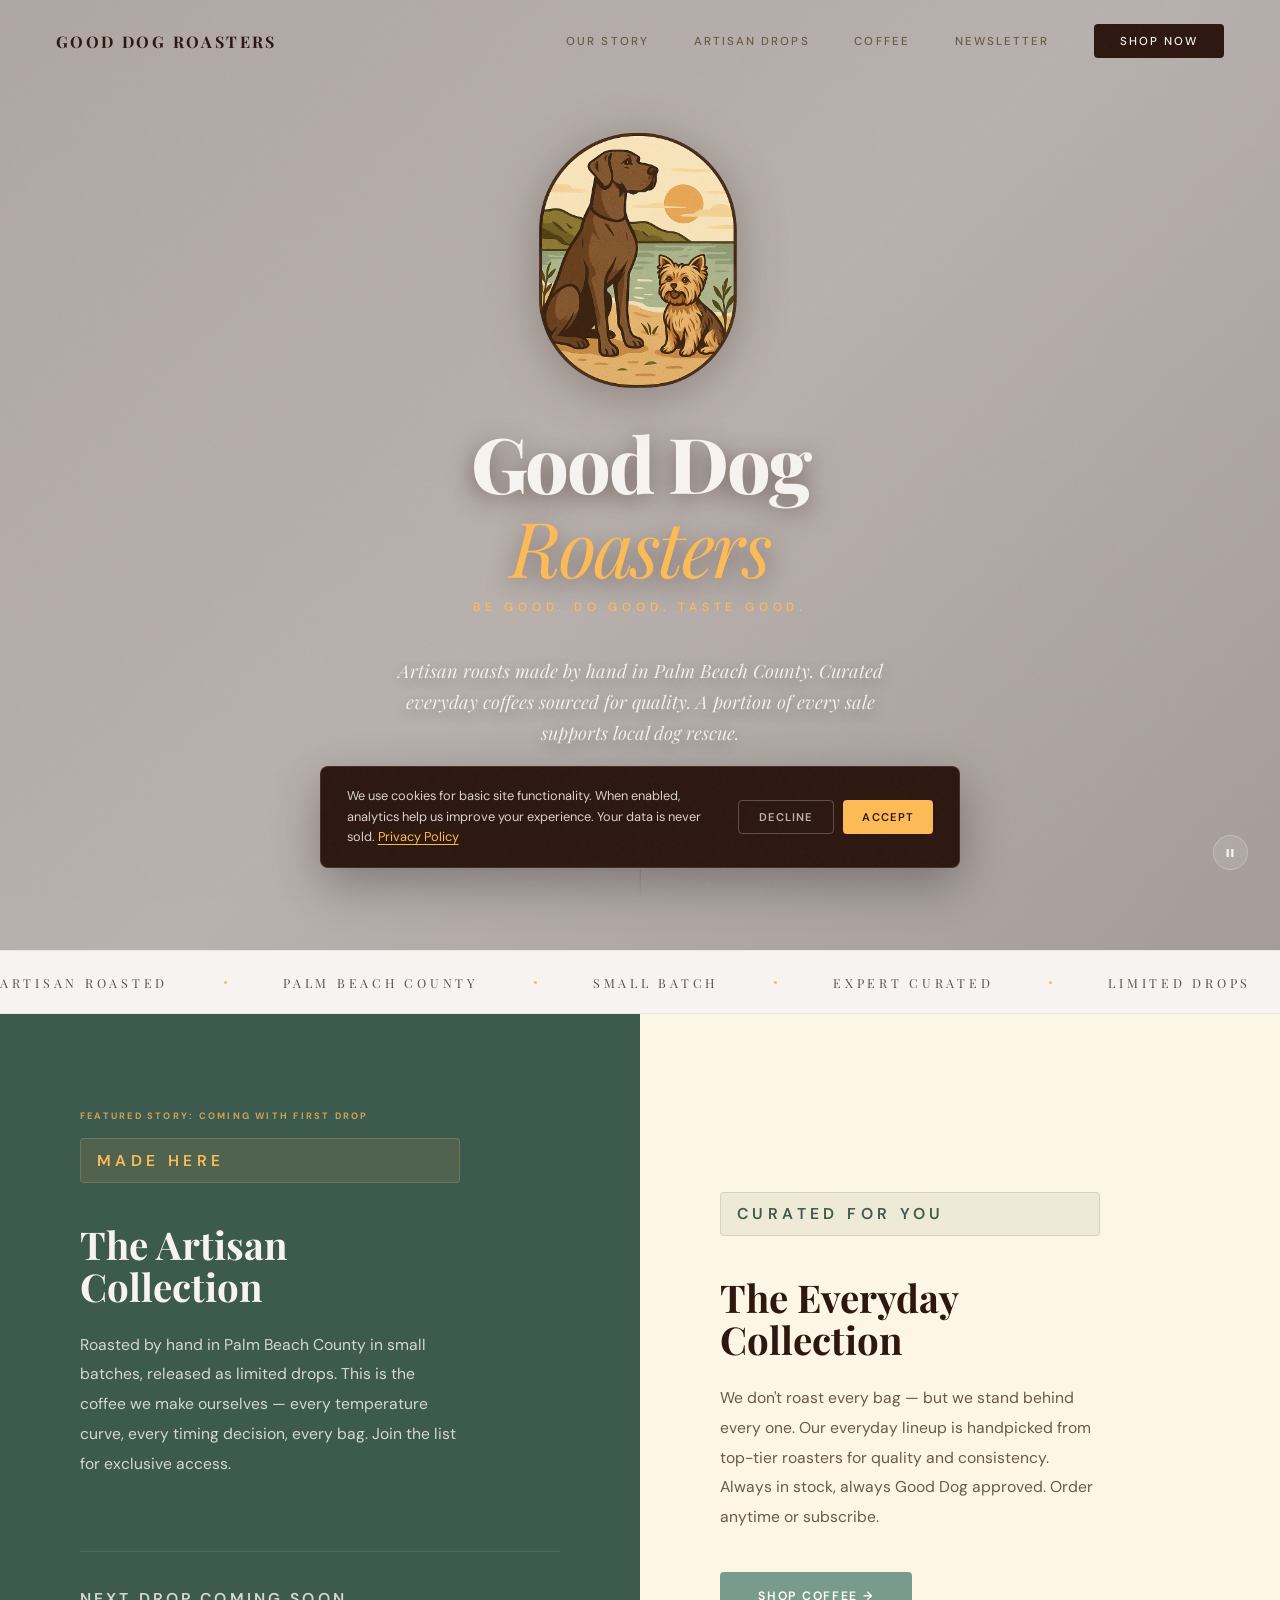
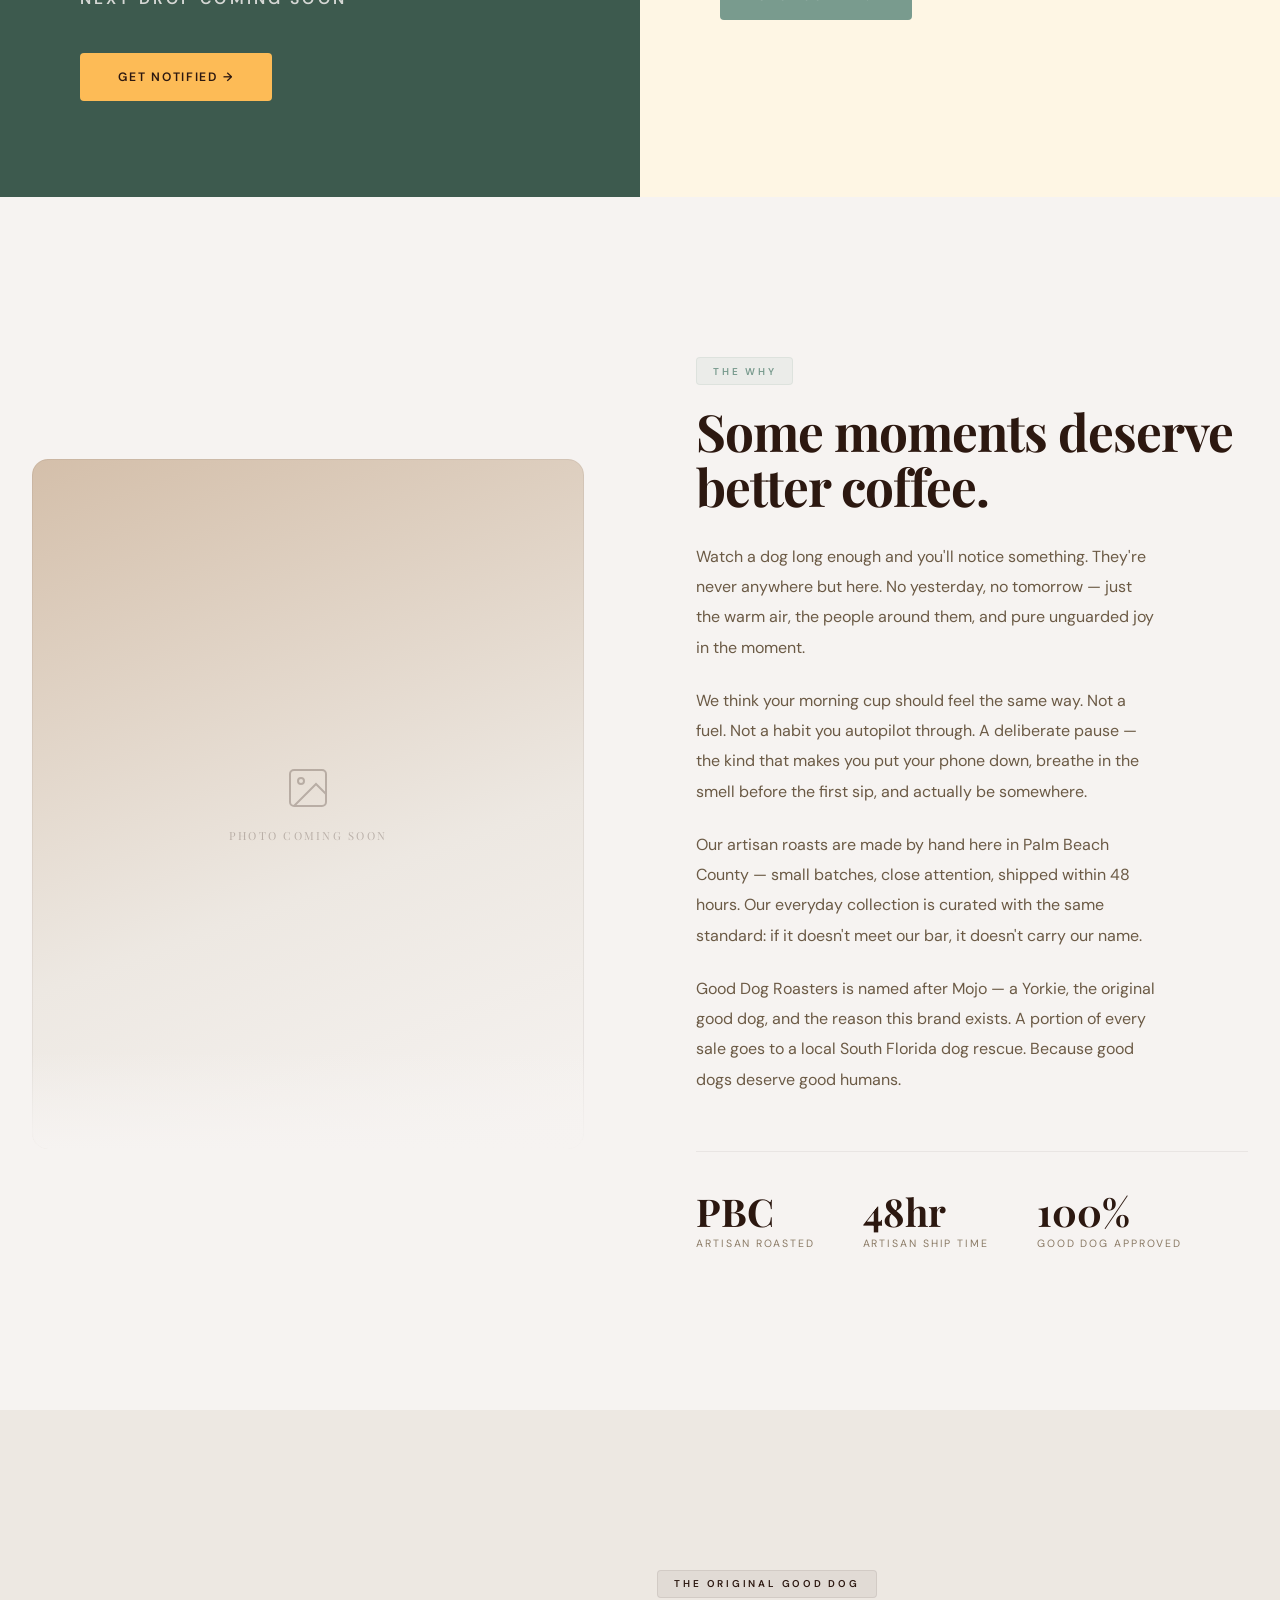
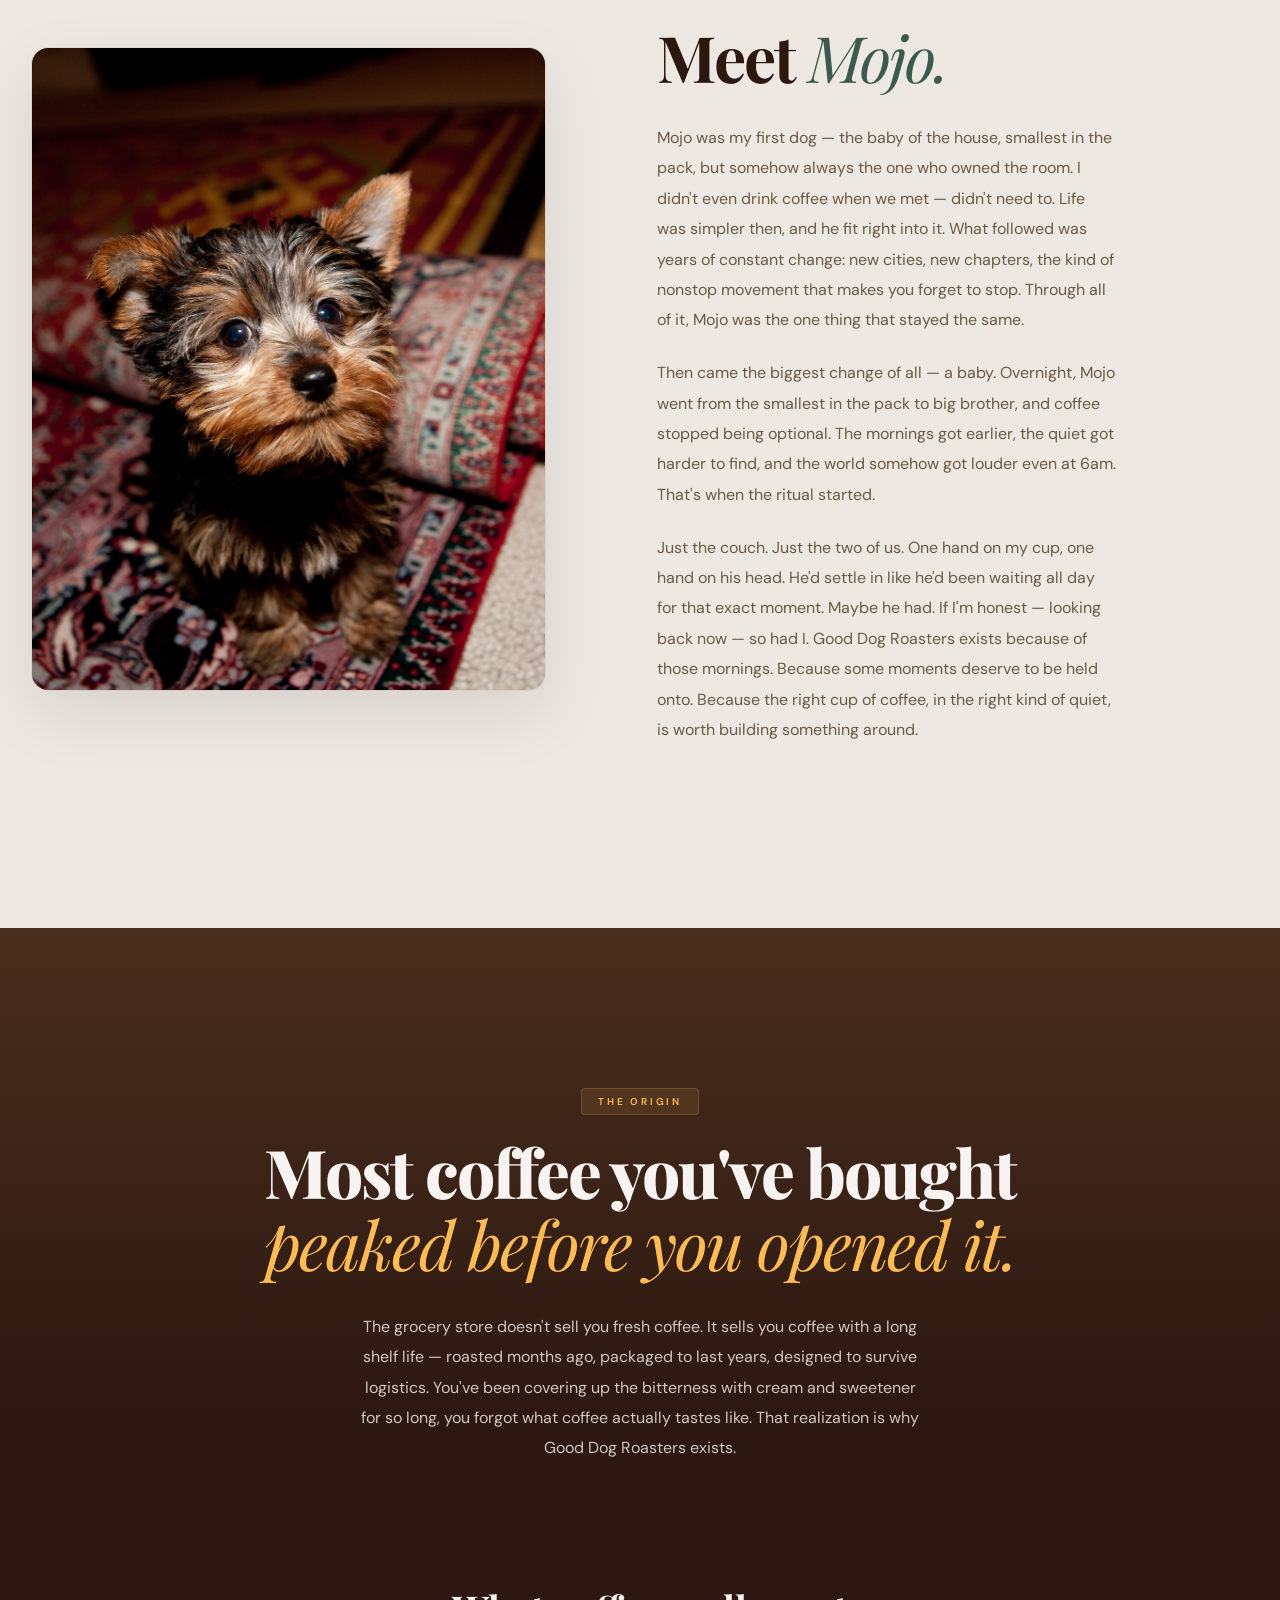
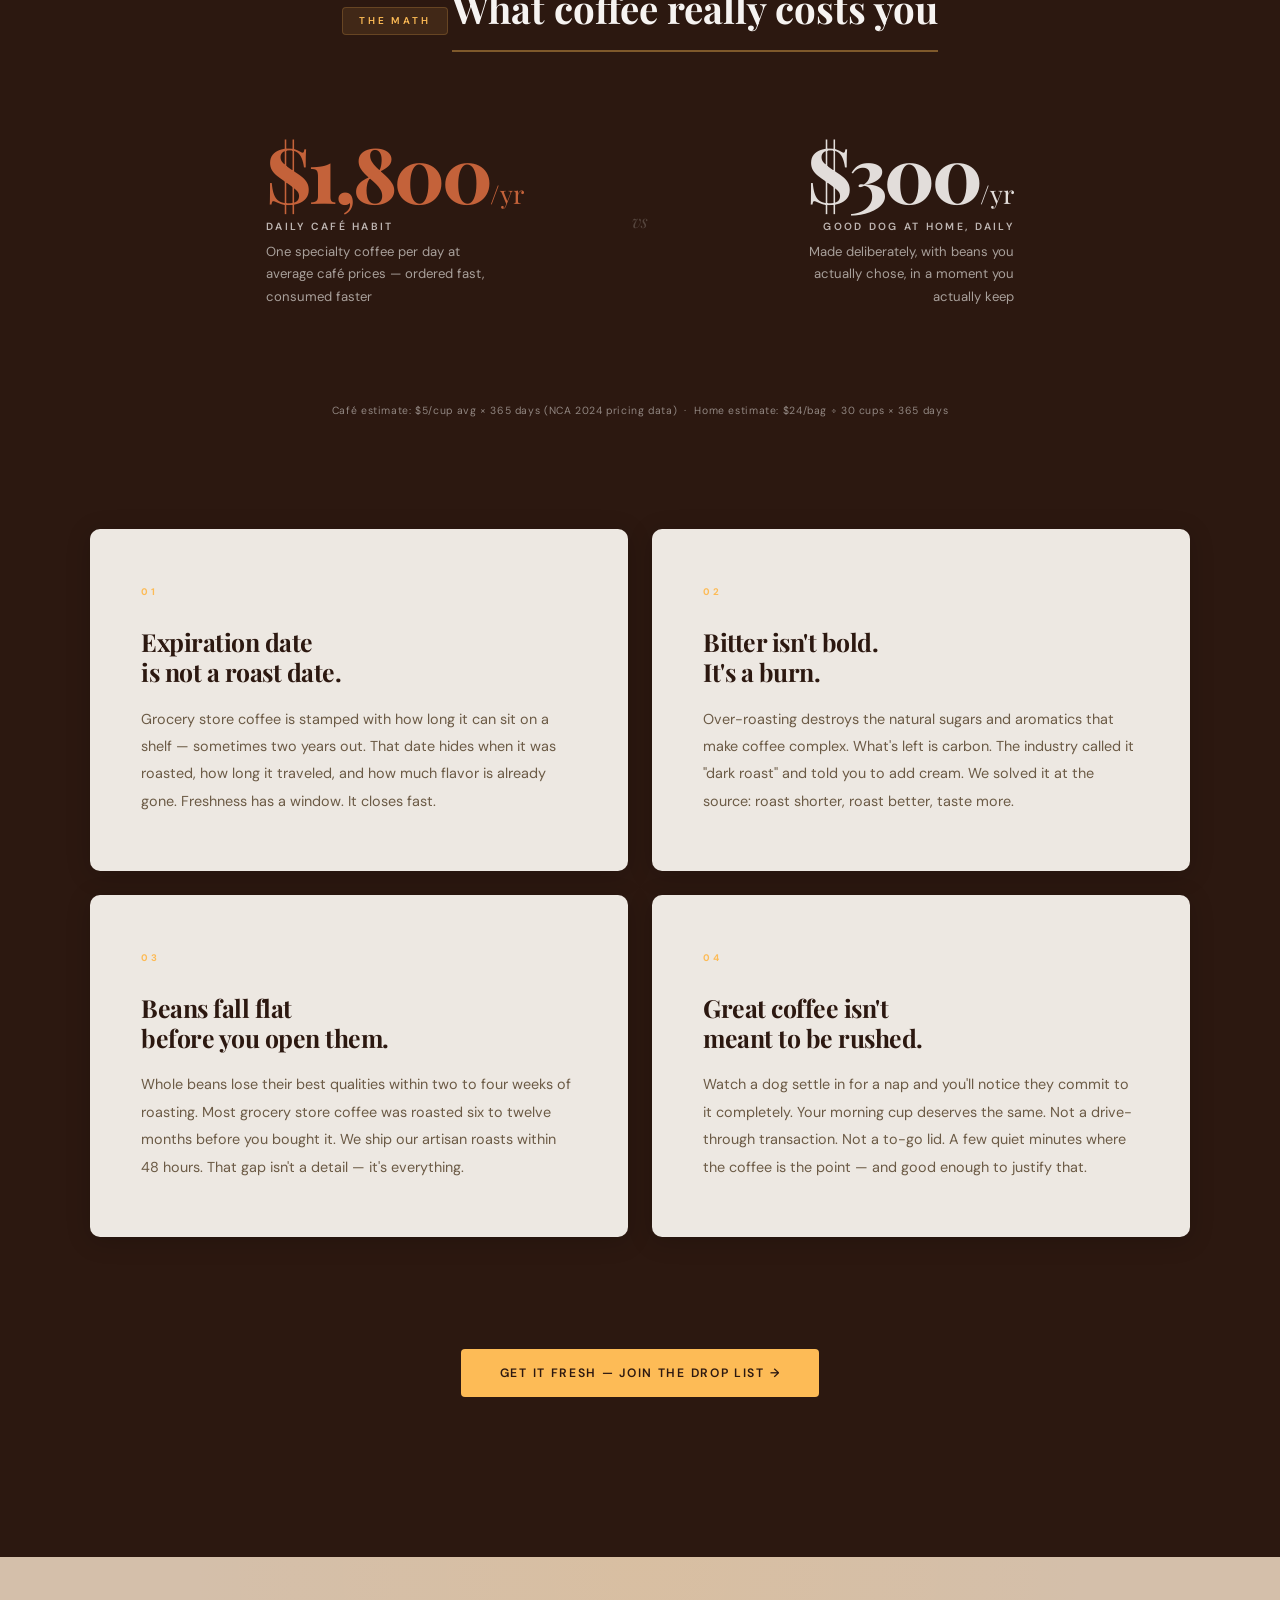
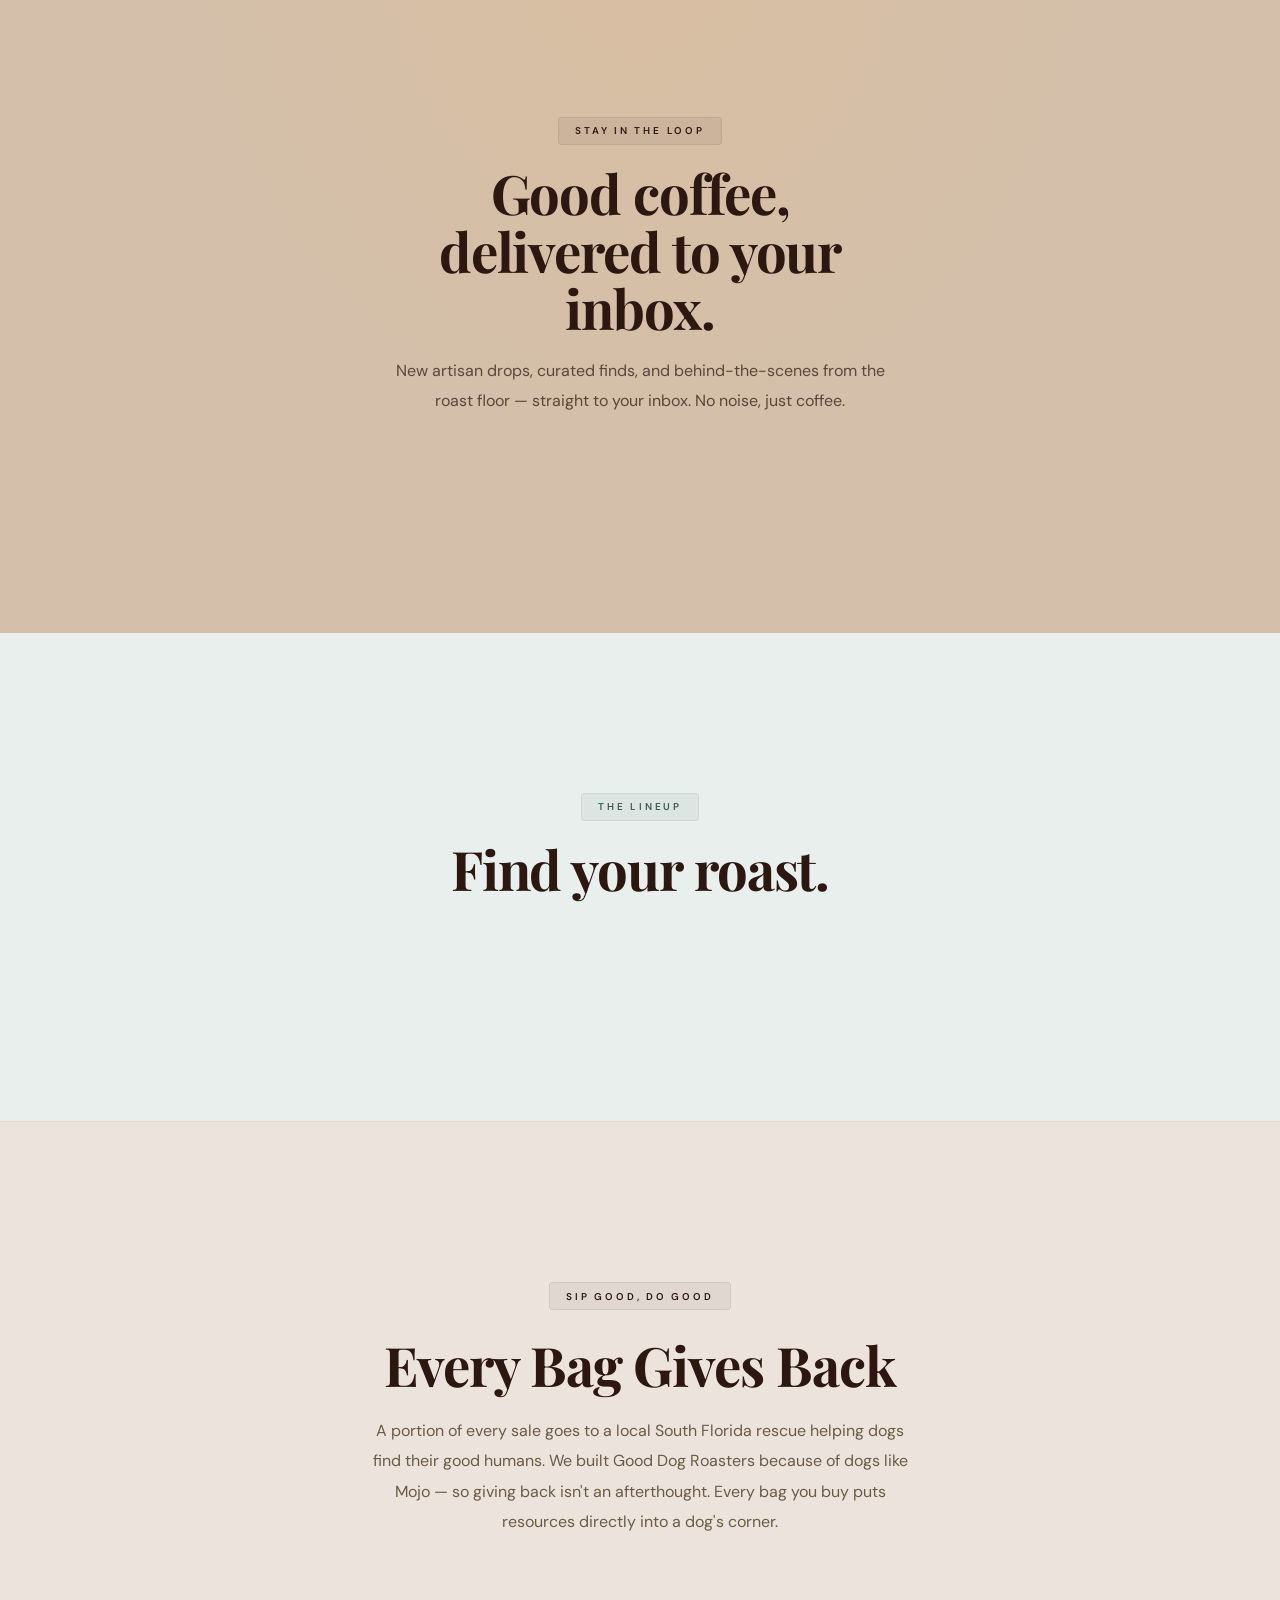
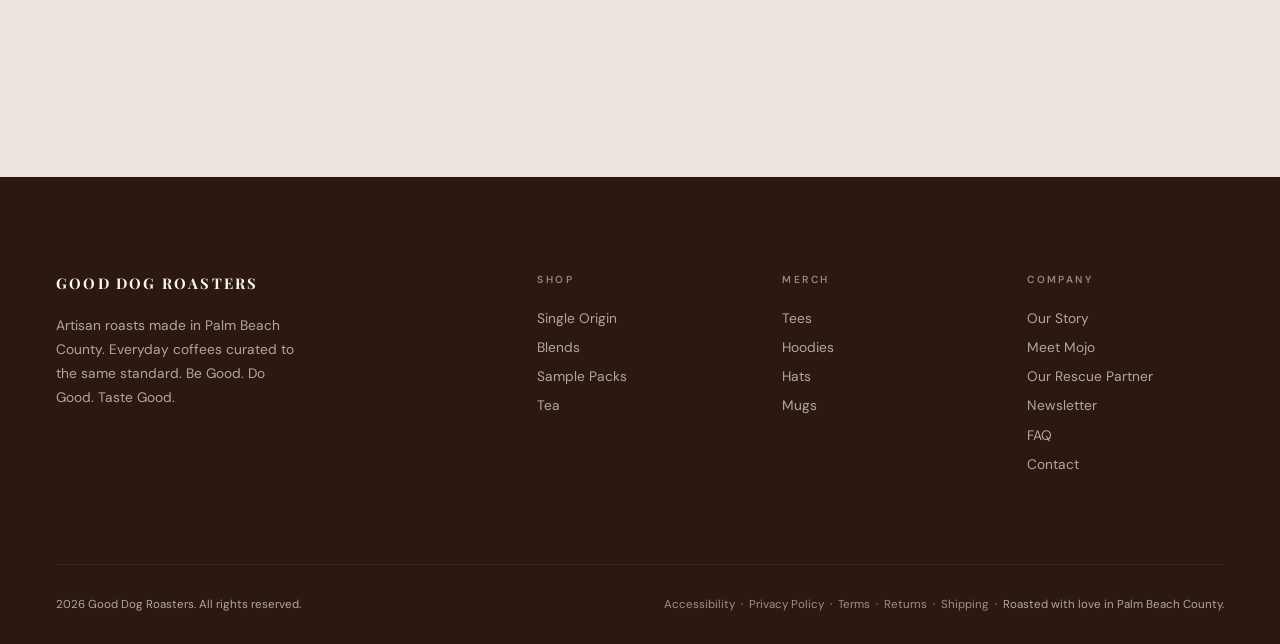
==== commit 43b3aa80: "Add Klaviyo embed form; fix JS apostrophe bug; add form CSS overrides" ====
--- a/index.html
+++ b/index.html
@@ -61,6 +61,7 @@
 <link rel="preconnect" href="https://fonts.googleapis.com">
 <link href="https://fonts.googleapis.com/css2?family=Playfair+Display:ital,wght@0,400;0,500;0,600;0,700;0,800;1,400;1,500&family=DM+Sans:ital,wght@0,300;0,400;0,500;0,600;1,300;1,400&display=swap" rel="stylesheet">
 <script defer src="https://cdn.jsdelivr.net/npm/alpinejs@3.x.x/dist/cdn.min.js"></script>
+<script async type="text/javascript" src="https://static.klaviyo.com/onsite/js/klaviyo.js?company_id=QPLGzG"></script>
 <link rel="stylesheet" href="style.css">
 </head>
 <body>
@@ -247,12 +248,7 @@
   <p class="s-label">Stay in the Loop</p>
   <h2 class="s-title">Good coffee, delivered to your inbox.</h2>
   <p class="s-body" style="margin:0 auto 3.5rem;text-align:center">New artisan drops, curated finds, and behind-the-scenes from the roast floor — straight to your inbox. No noise, just coffee.</p>
-  <form class="wl-form" onsubmit="handleNewsletter(event)">
-    <label for="newsletter-email" class="sr-only">Email address</label>
-    <input type="email" id="newsletter-email" name="email" placeholder="Your email address" required>
-    <button type="submit">Subscribe</button>
-  </form>
-  <p class="wl-note">No spam. Unsubscribe anytime.</p>
+  <div class="klaviyo-form-TvU8UX"></div>
 </div></section>
 
 
@@ -369,14 +365,20 @@
   const email=form.querySelector('input[type=email]').value.trim();
   btn.textContent='Subscribing...';btn.style.pointerEvents='none';
 
-  fetch('https://a.klaviyo.com/client/subscriptions/?company_id=QPLGzG',{
+  const data=new URLSearchParams();
+  data.append('g','UyPu9F');
+  data.append('email',email);
+  data.append('$source','Website');
+
+  fetch('https://manage.kmail-lists.com/ajax/subscriptions/subscribe',{
     method:'POST',
-    headers:{'content-type':'application/json','revision':'2023-12-15'},
-    body:JSON.stringify({data:{type:'subscription',attributes:{list_id:'UyPu9F',custom_source:'Website',profile:{data:{type:'profile',attributes:{email:email}}}}}})
+    headers:{'content-type':'application/x-www-form-urlencoded'},
+    body:data
   })
+  .then(r=>r.json())
   .then(r=>{
-    if(!r.ok) throw new Error(r.status);
-    btn.textContent='You’re in ✓';
+    if(r.errors && r.errors.length) throw new Error(r.errors);
+    btn.textContent='You\'re in ✓';
     btn.style.background='var(--sage-deep)';
     form.querySelector('input[type=email]').value='';
   })
--- a/style.css
+++ b/style.css
@@ -178,6 +178,21 @@
 .wl-form button:hover{transform:translateY(-2px);box-shadow:0 8px 24px rgba(44,24,16,.2)}
 .wl-form button:active{transform:translateY(0) scale(.98)}
 .wl-note{font-size:.72rem;color:rgba(44,24,16,.58);margin-top:1.2rem}
+
+/* ── Klaviyo embed overrides ── */
+.klaviyo-form-TvU8UX{max-width:440px;margin:0 auto}
+.klaviyo-form-TvU8UX [data-testid="form-component"],
+.klaviyo-form-TvU8UX form{background:transparent!important;border:none!important;box-shadow:none!important;padding:0!important}
+.klaviyo-form-TvU8UX input[type="email"]{margin-bottom:.8rem!important}
+.klaviyo-form-TvU8UX input[type="email"]{font-family:var(--body)!important;font-size:.86rem!important;color:var(--espresso)!important;background:rgba(246,243,241,.5)!important;border:1px solid rgba(44,24,16,.12)!important;border-radius:4px!important;padding:1rem 1.3rem!important;box-shadow:none!important}
+.klaviyo-form-TvU8UX input[type="email"]::placeholder{color:rgba(44,24,16,.28)!important}
+.klaviyo-form-TvU8UX button[type="submit"]{font-family:var(--body)!important;font-size:.72rem!important;font-weight:700!important;letter-spacing:.14em!important;text-transform:uppercase!important;background:var(--espresso)!important;color:var(--cream)!important;border:none!important;border-radius:4px!important;padding:1rem 1.8rem!important;cursor:pointer!important;transition:all .3s!important}
+.klaviyo-form-TvU8UX button[type="submit"]:hover{transform:translateY(-2px)!important;box-shadow:0 8px 24px rgba(44,24,16,.2)!important}
+/* hide the popup dismiss link */
+.klaviyo-form-TvU8UX [data-testid="dismiss-button"],
+.klaviyo-form-TvU8UX a[href="#"]{display:none!important}
+/* headings and body text inside form */
+.klaviyo-form-TvU8UX h1,.klaviyo-form-TvU8UX h2,.klaviyo-form-TvU8UX h3,.klaviyo-form-TvU8UX p{font-family:var(--body)!important;color:var(--espresso)!important}
 
 /* ═══ PRODUCTS ═══ */
 .products{background:var(--sage-light);text-align:center;padding:10rem 2rem}
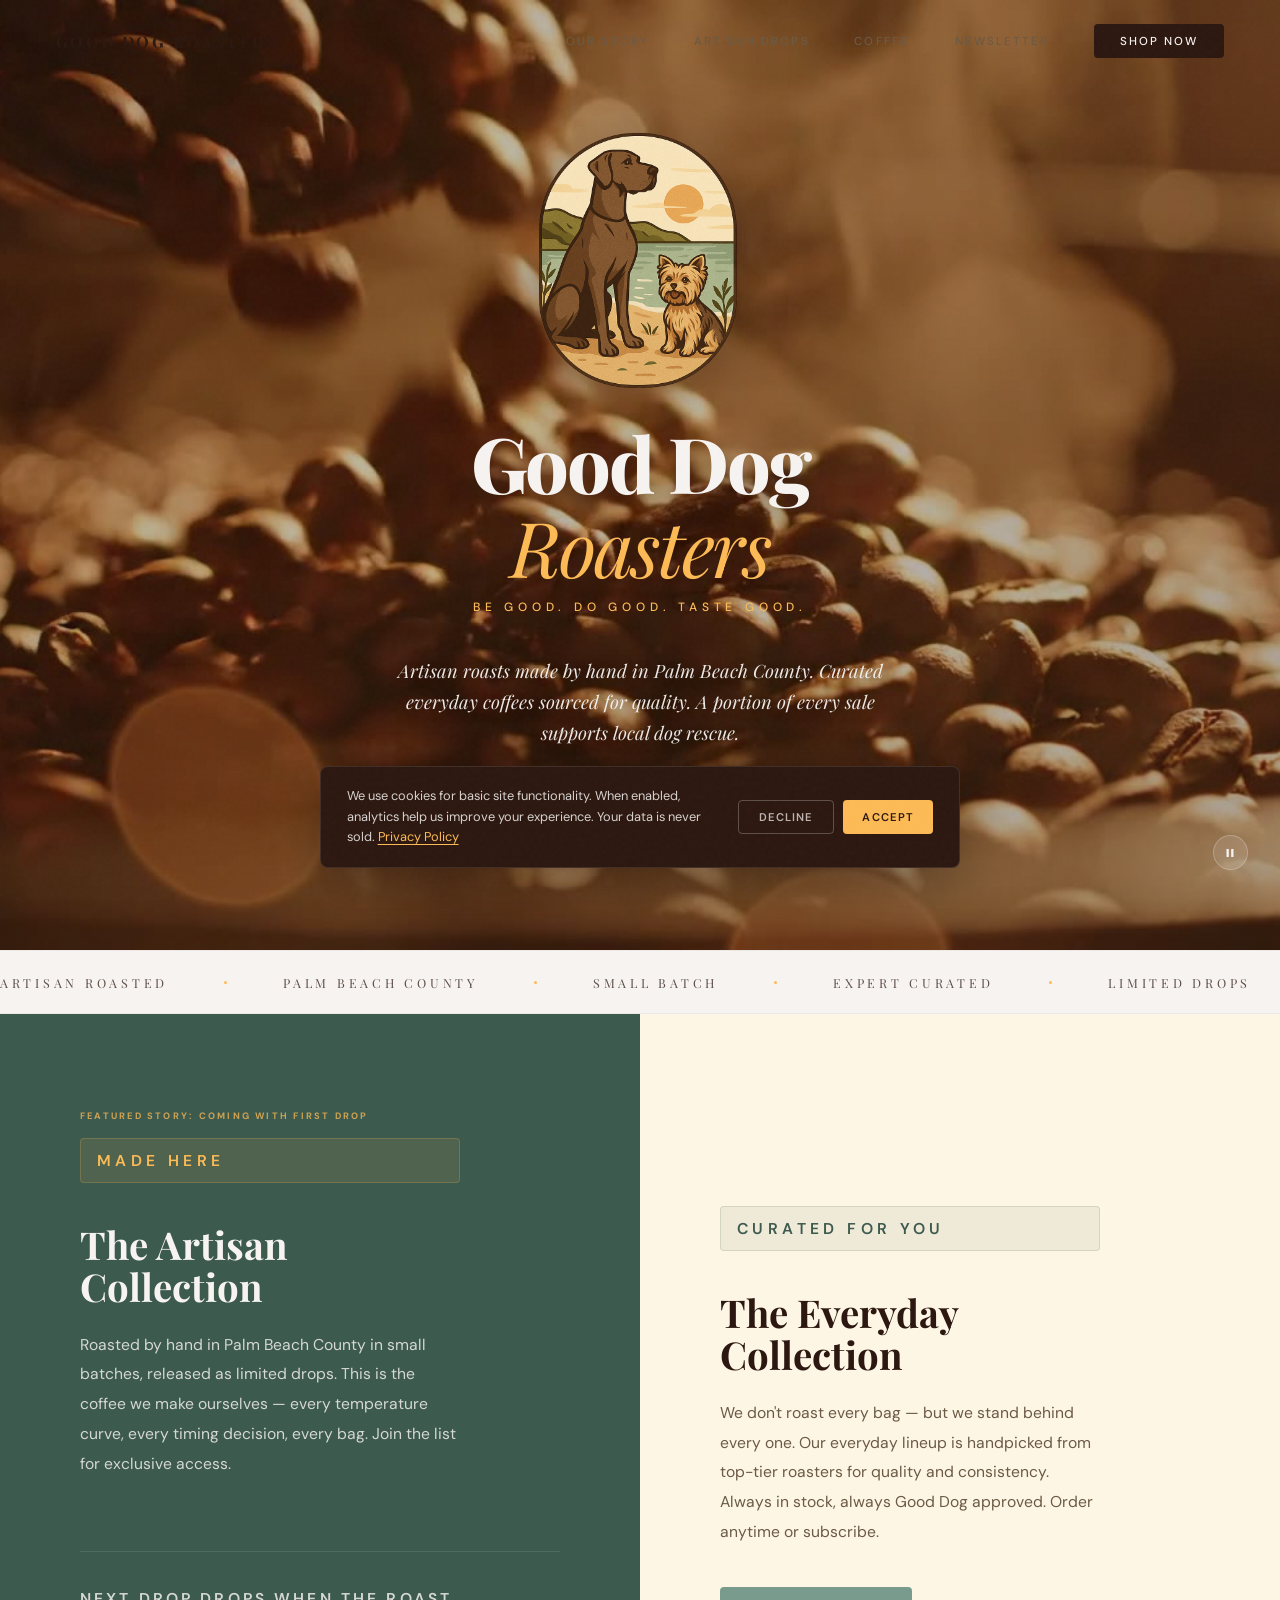
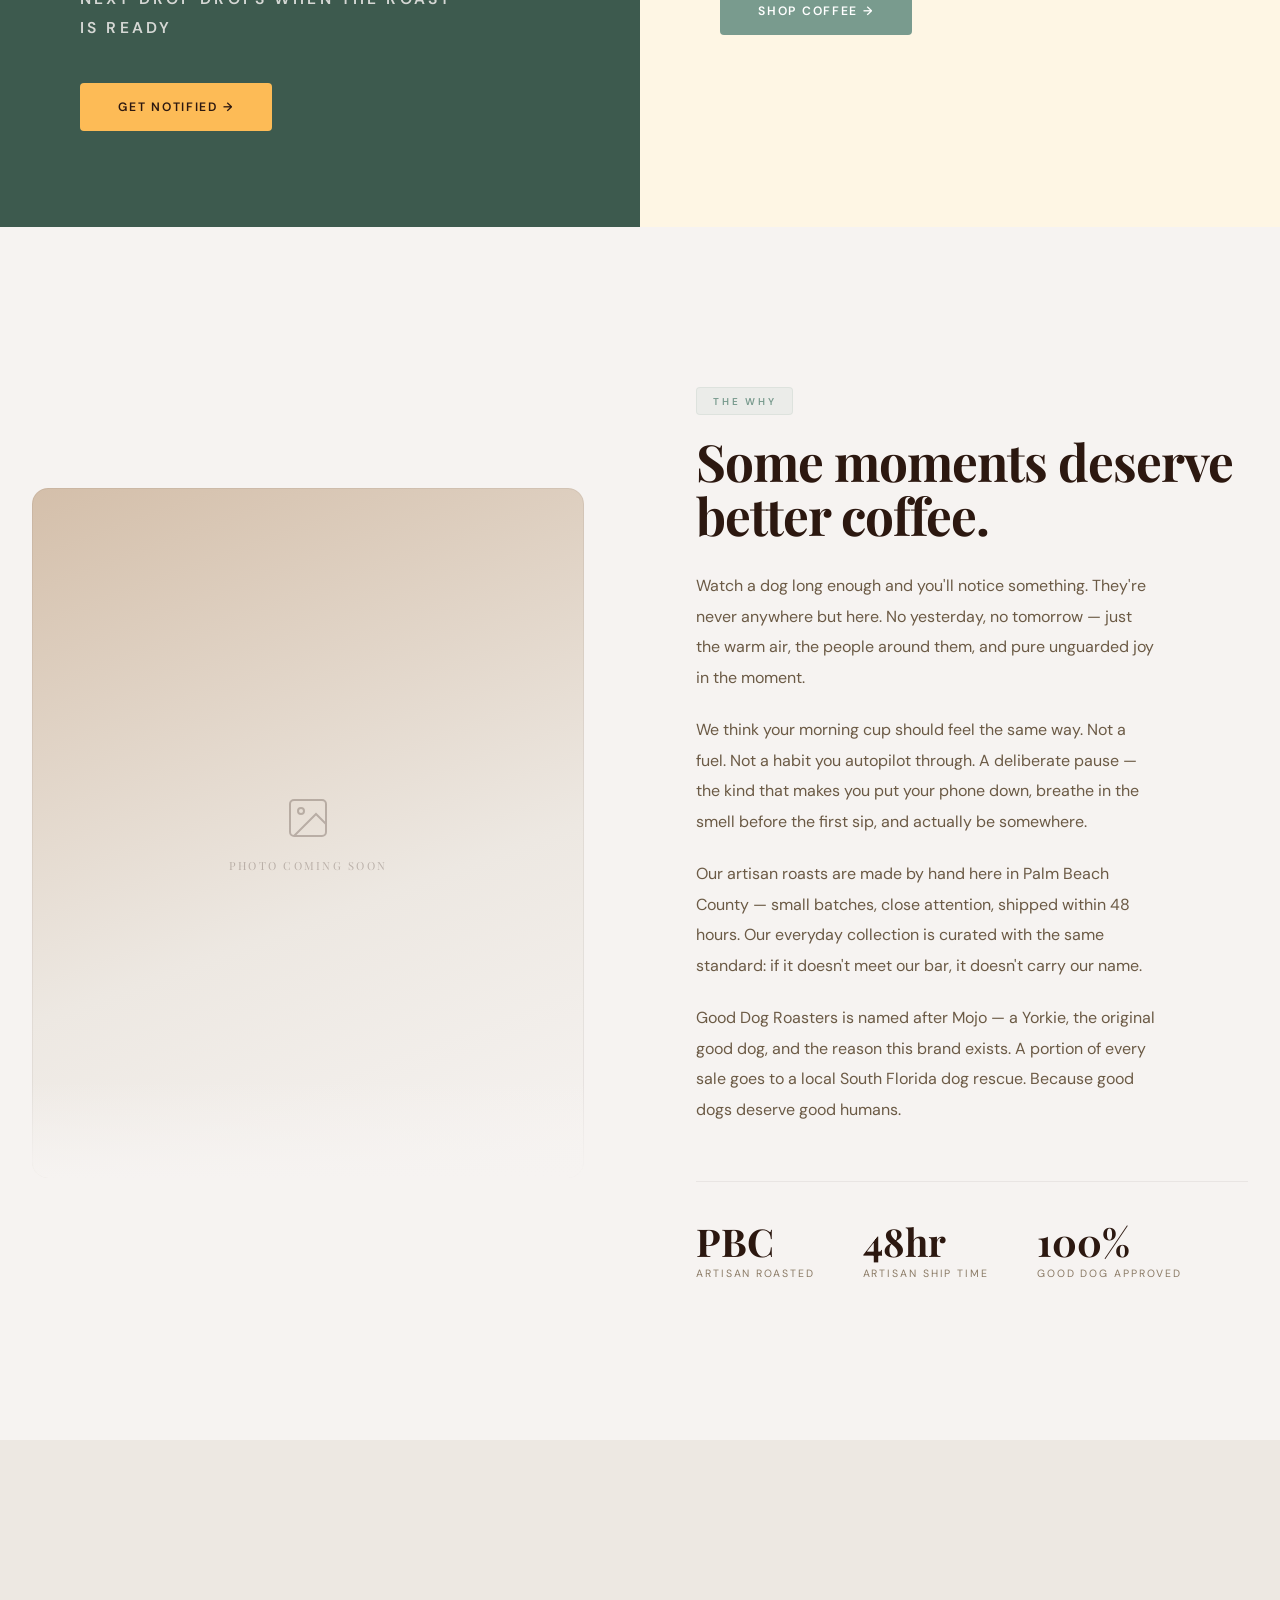
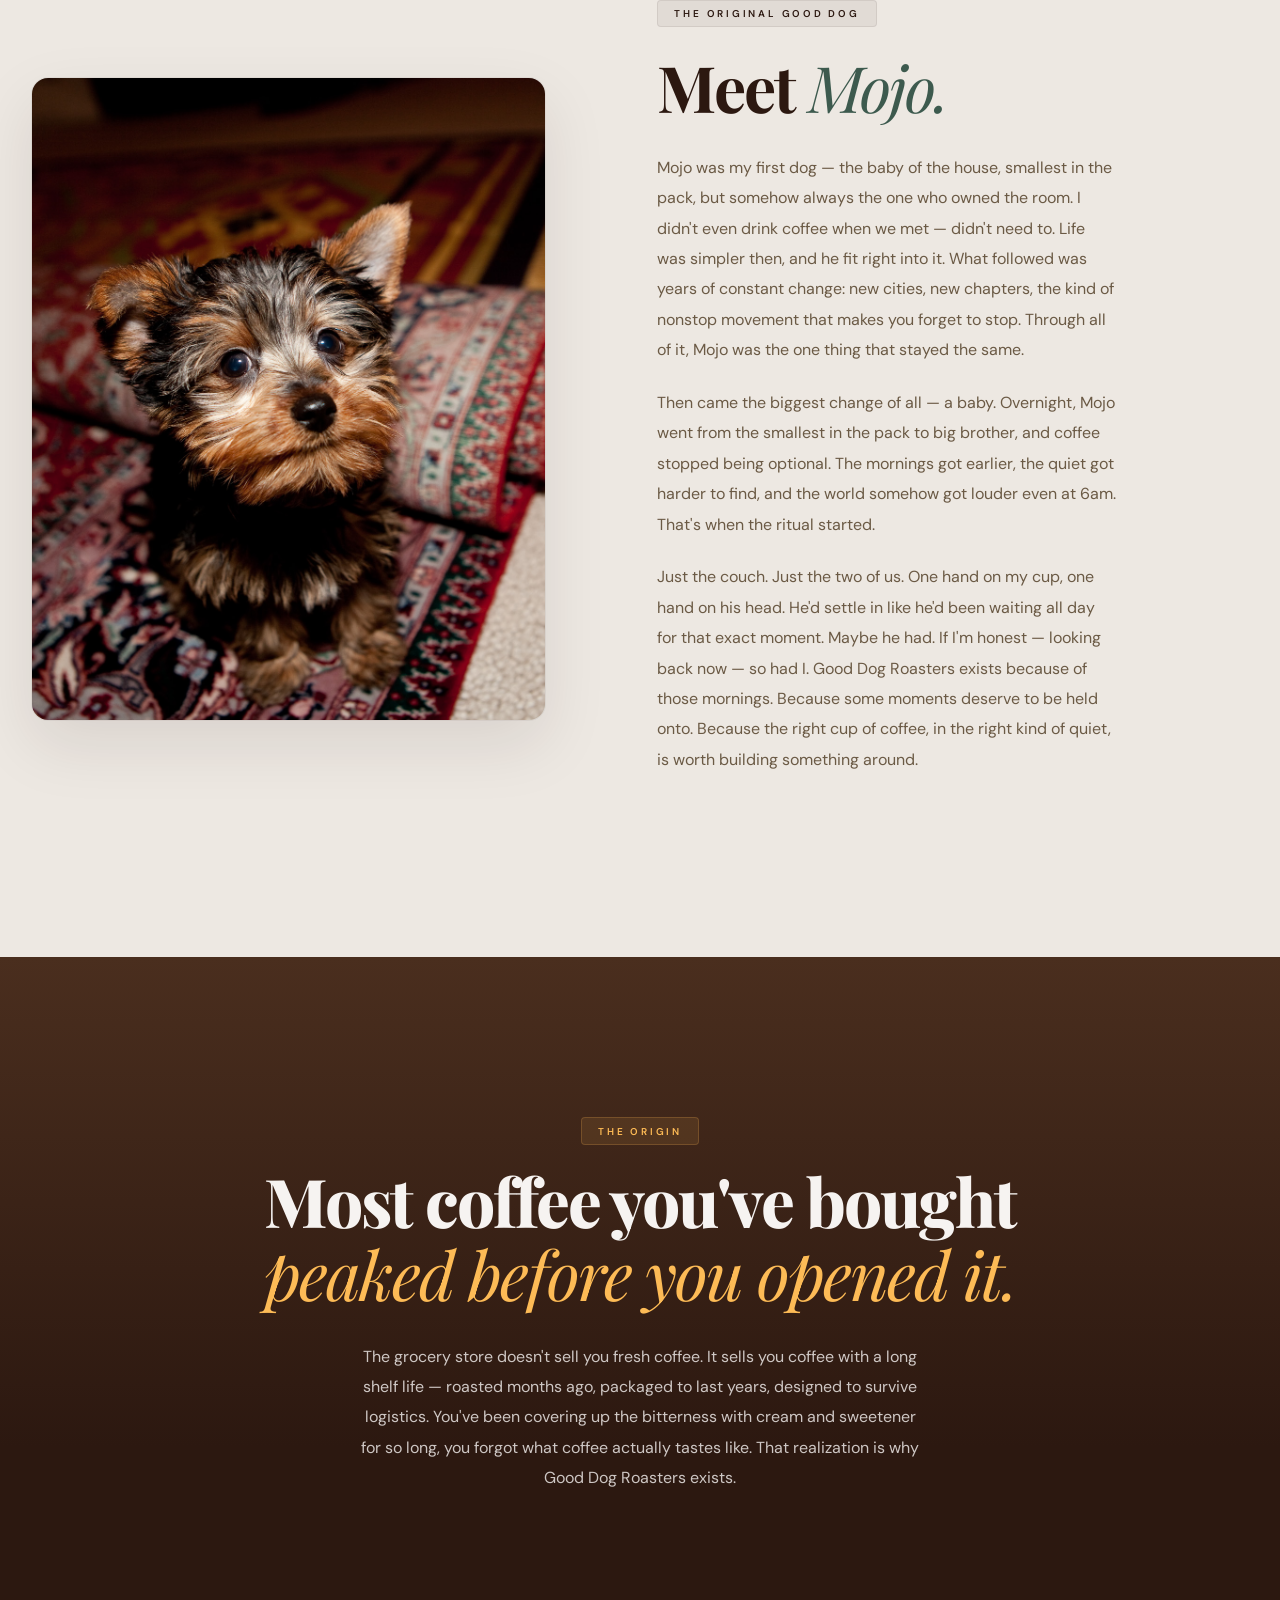
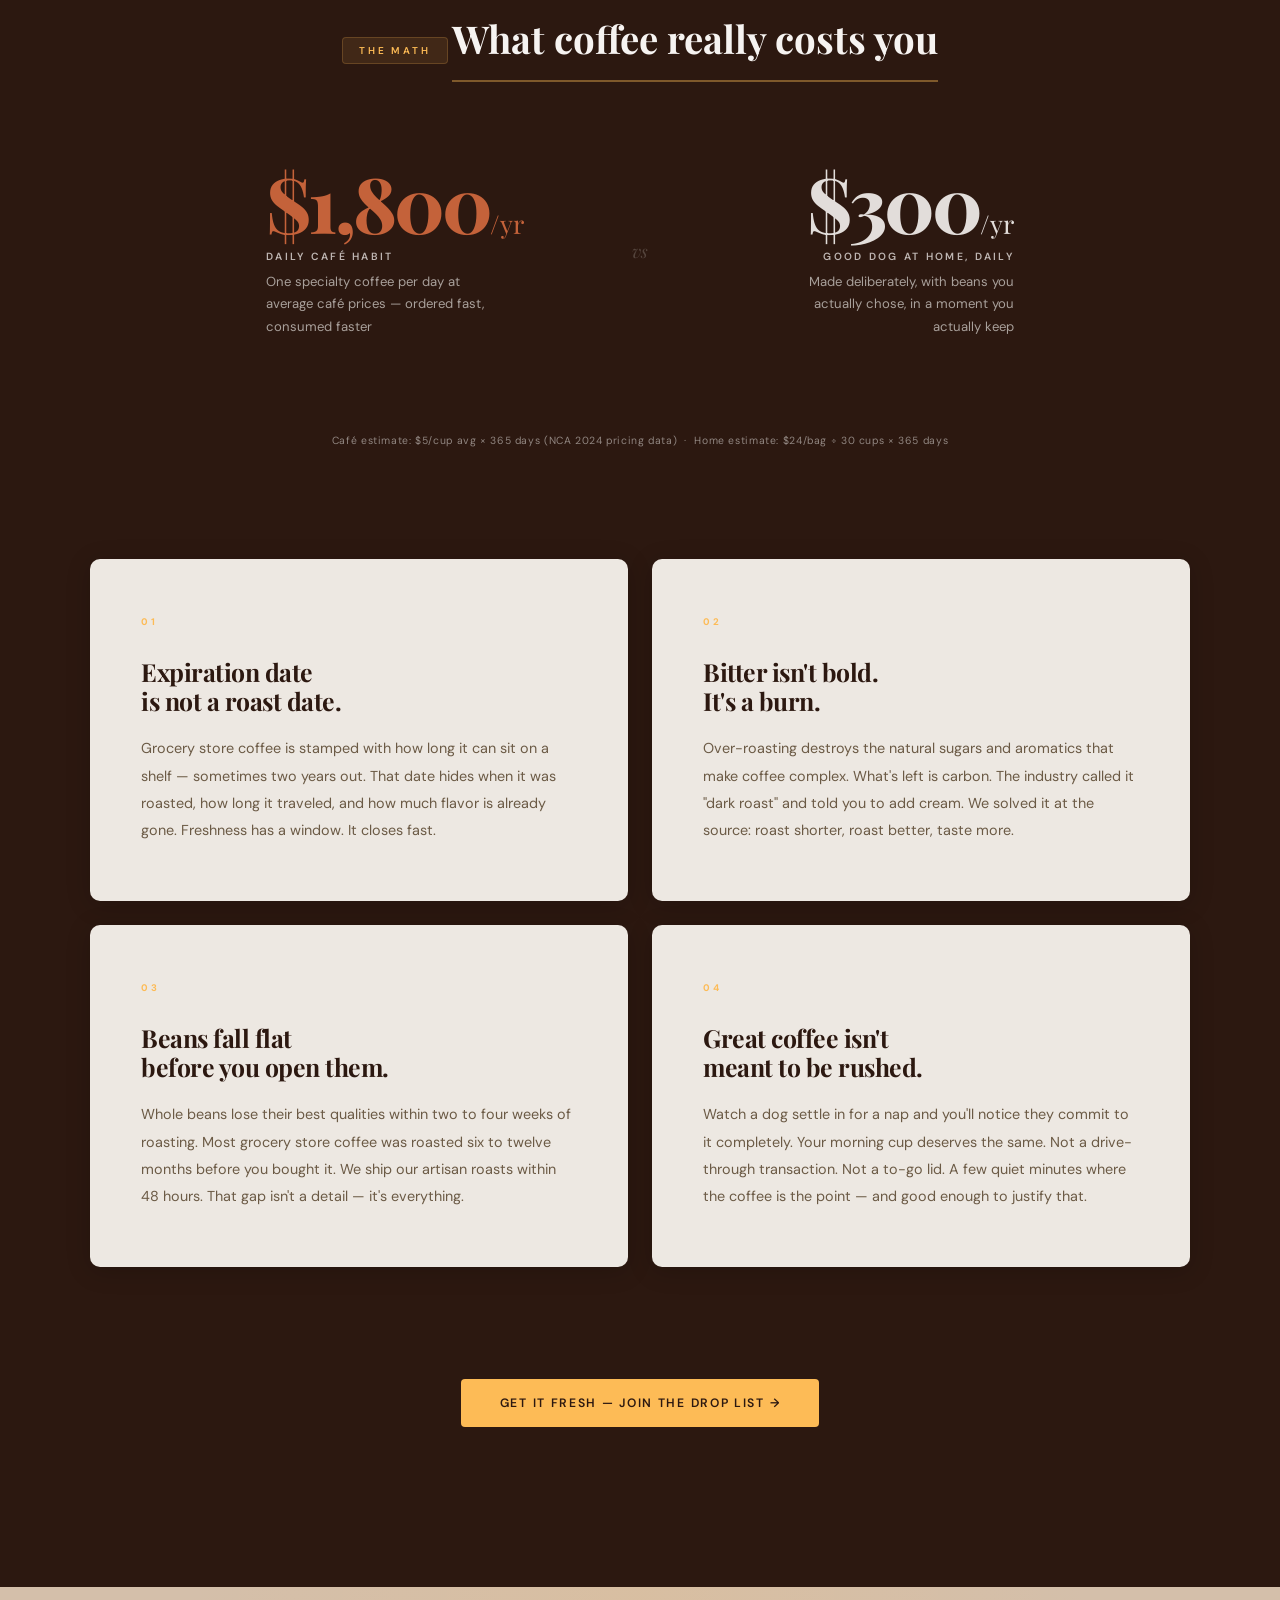
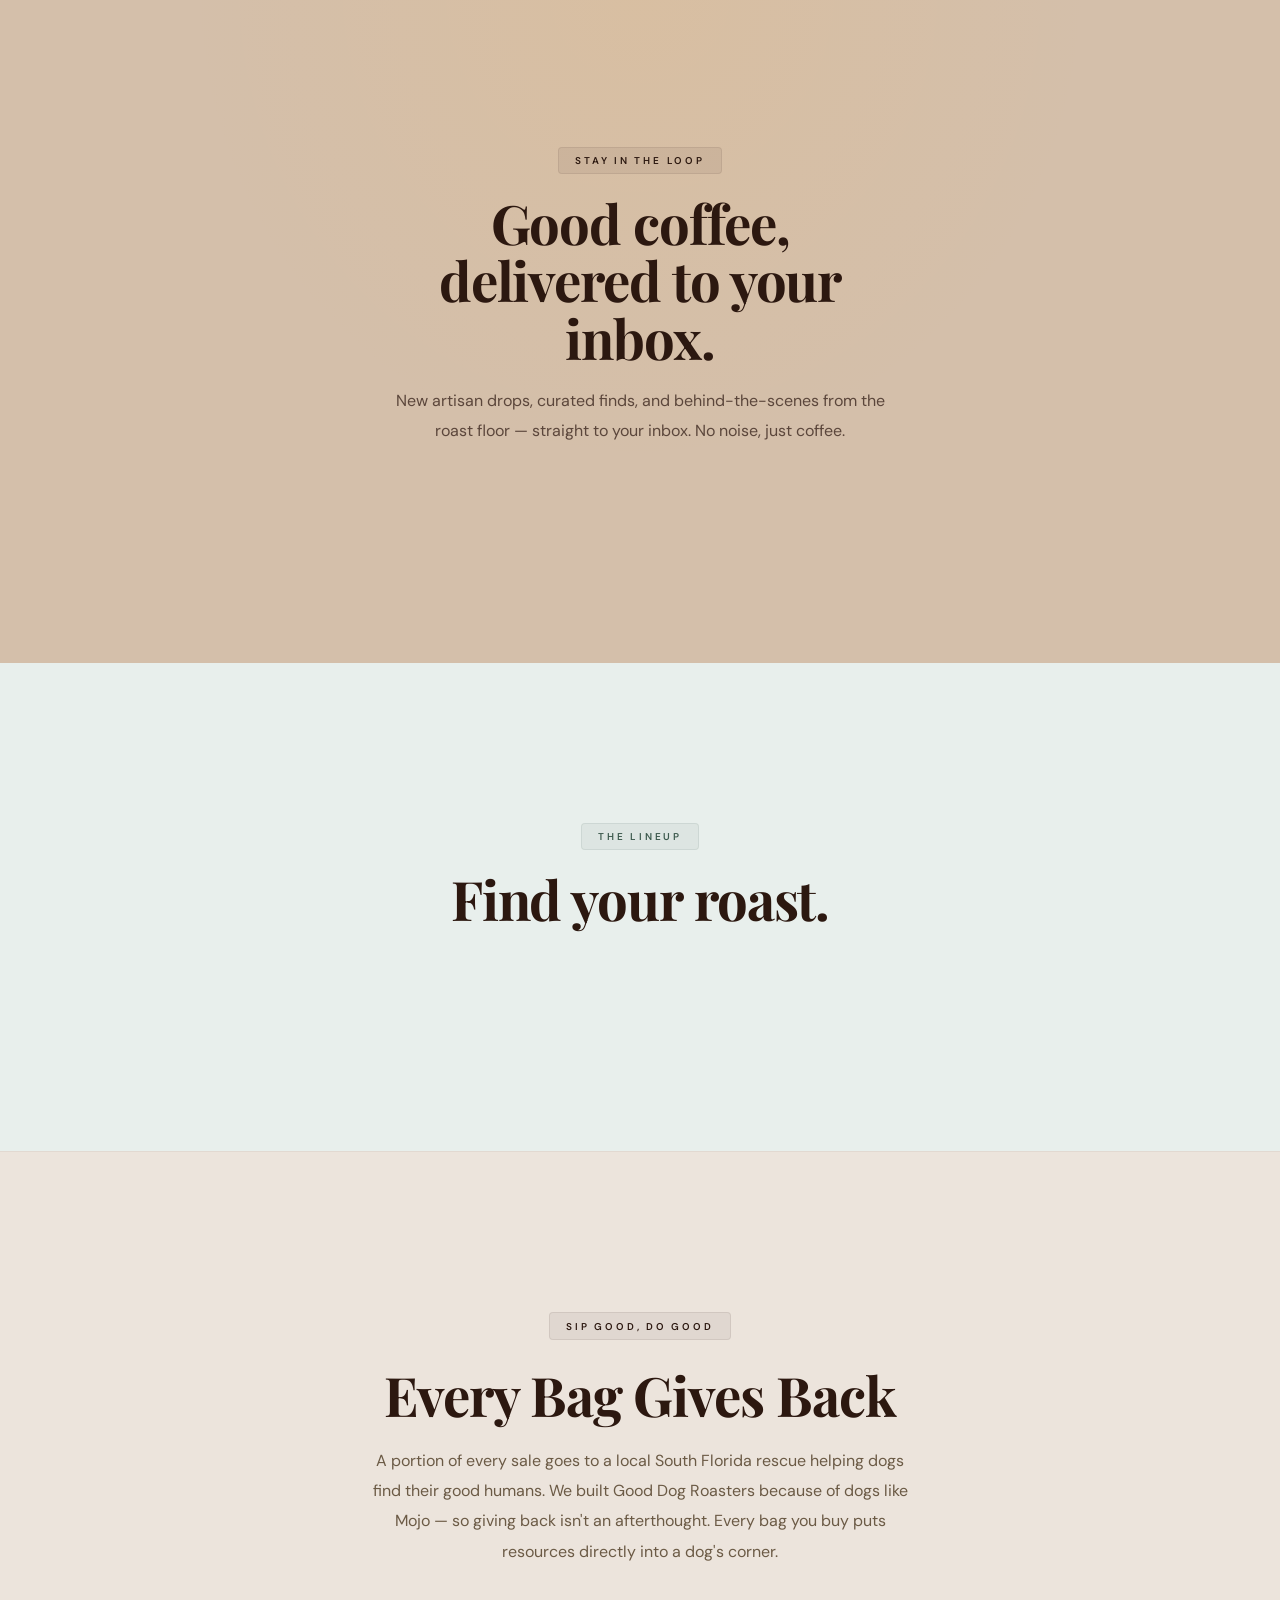
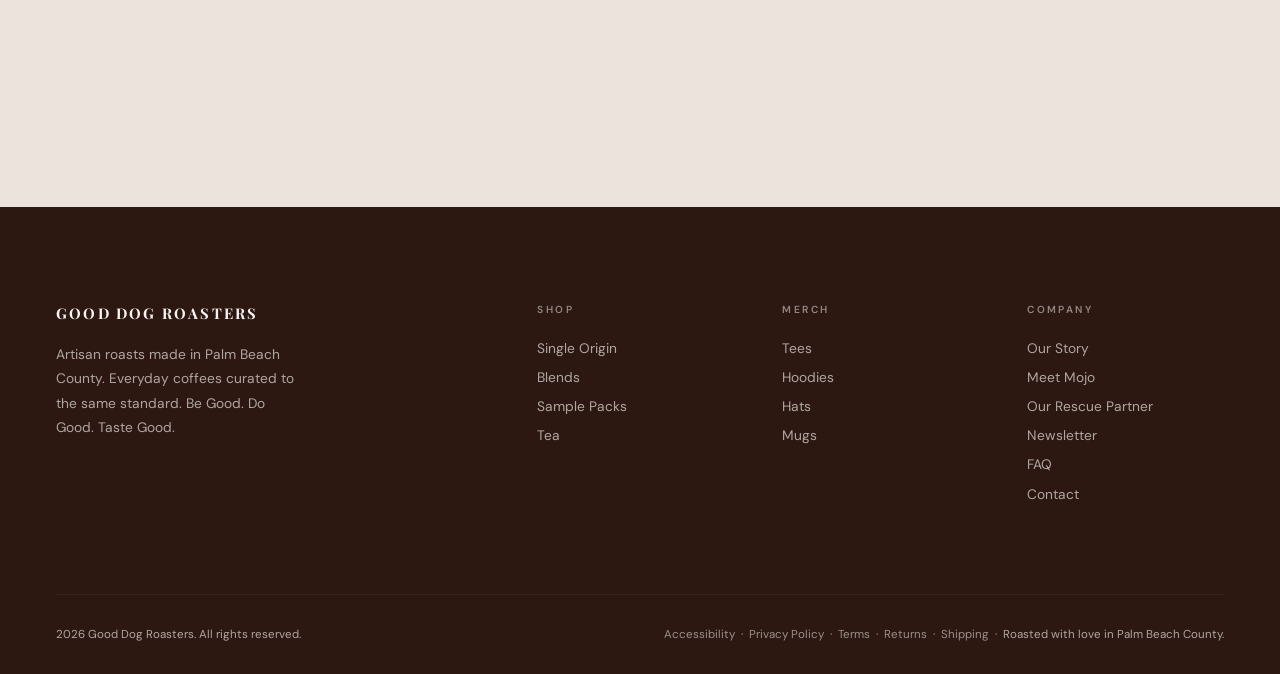
==== commit 8f7daa91: "Fix Netlify story form honeypot; add video poster frames for LCP; remove fixed drop cadence from cop" ====
--- a/index.html
+++ b/index.html
@@ -137,7 +137,7 @@
       </div>
       <!-- SOLD OUT -->
       <div id="hw-sold" style="display:none">
-        <p class="hw-drop-label">Next drop coming soon</p>
+        <p class="hw-drop-label">Next drop drops when the roast is ready</p>
         <a href="#waitlist" class="btn btn-gold">Get Notified &rarr;</a>
       </div>
     </div>
@@ -303,11 +303,17 @@
 
 // Random hero video on each page load — add more paths to the array as needed
 (function(){
-  const videos=['assets/header.mp4','assets/header2.mp4','assets/header3.mp4','assets/header4.mp4'];
-  const picked=videos[Math.floor(Math.random()*videos.length)];
+  const videos=[
+    ['assets/header.mp4',  'assets/hero-poster-1.jpg'],
+    ['assets/header2.mp4', 'assets/hero-poster-2.jpg'],
+    ['assets/header3.mp4', 'assets/hero-poster-3.jpg'],
+    ['assets/header4.mp4', 'assets/hero-poster-4.jpg'],
+  ];
+  const [src,poster]=videos[Math.floor(Math.random()*videos.length)];
   const v=document.getElementById('hero-video');
+  v.poster=poster;
   const s=document.createElement('source');
-  s.src=picked; s.type='video/mp4';
+  s.src=src; s.type='video/mp4';
   v.appendChild(s);
   v.load();
 })();
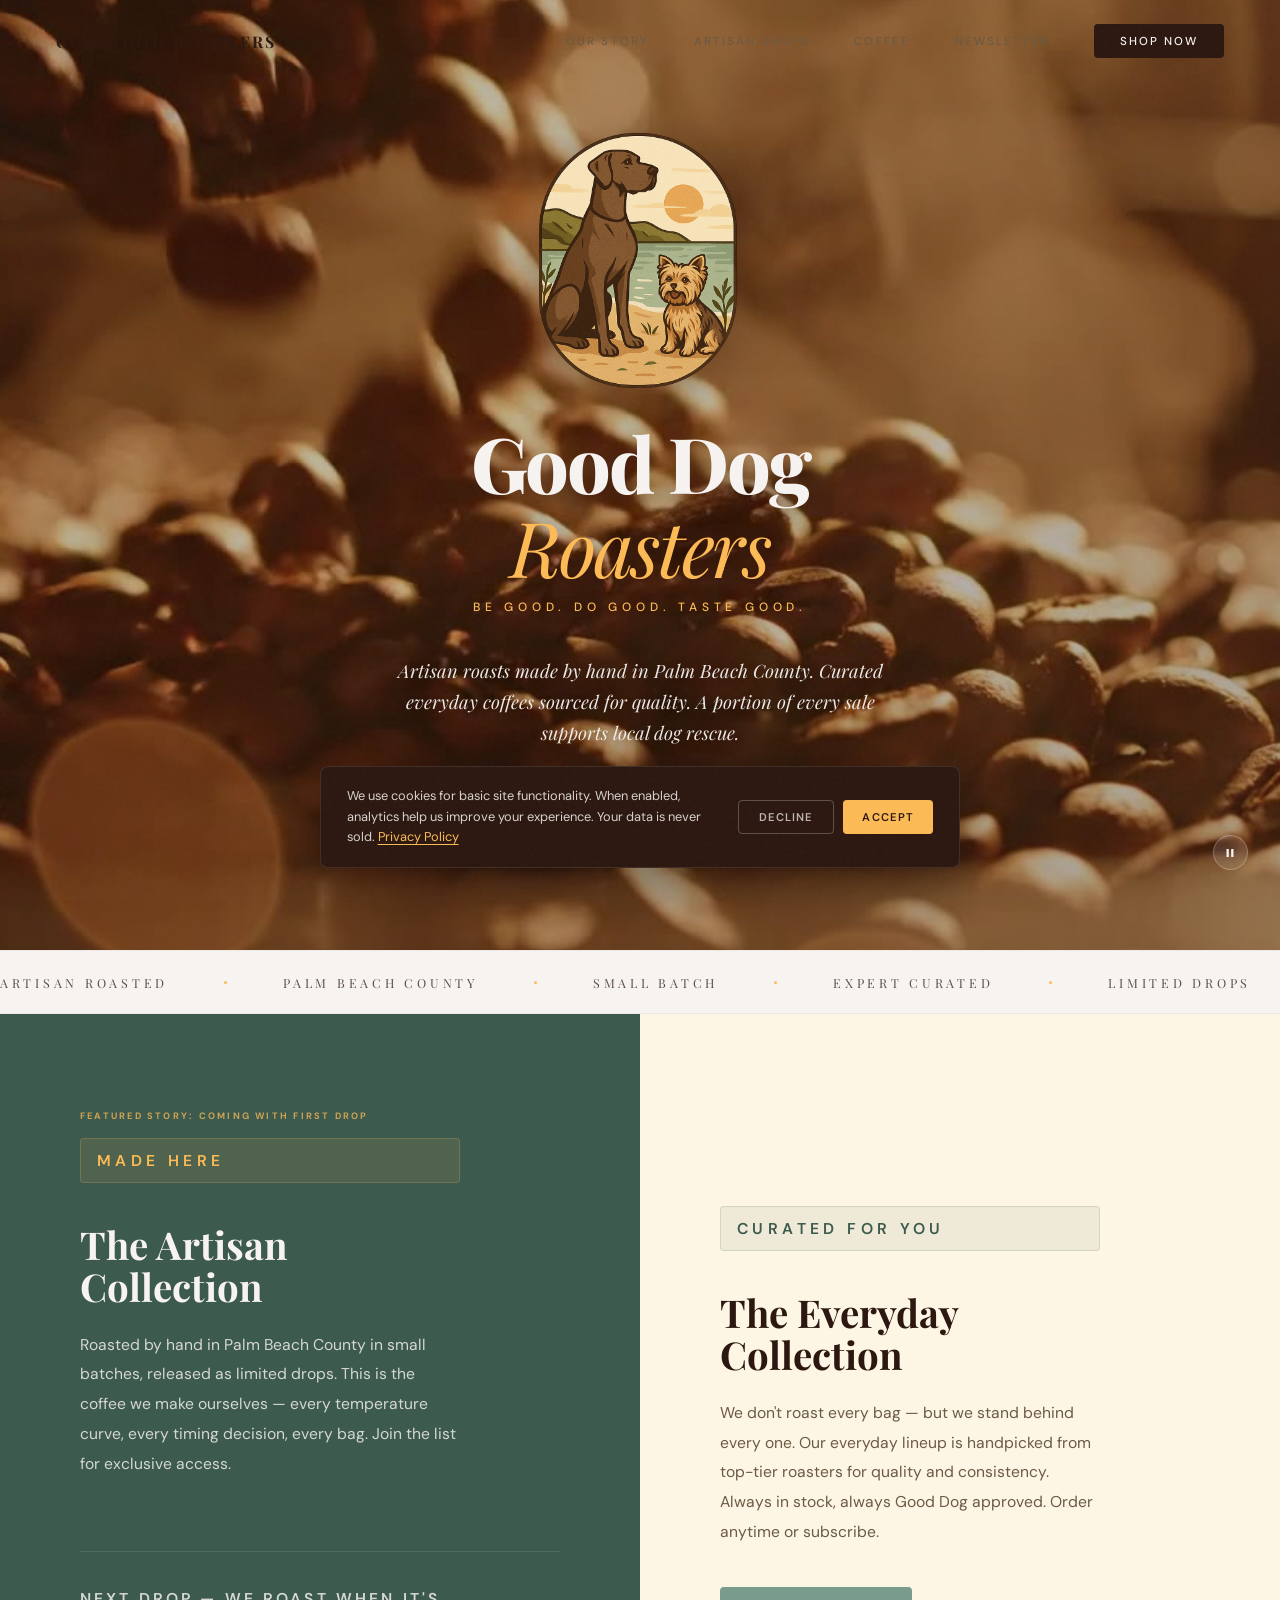
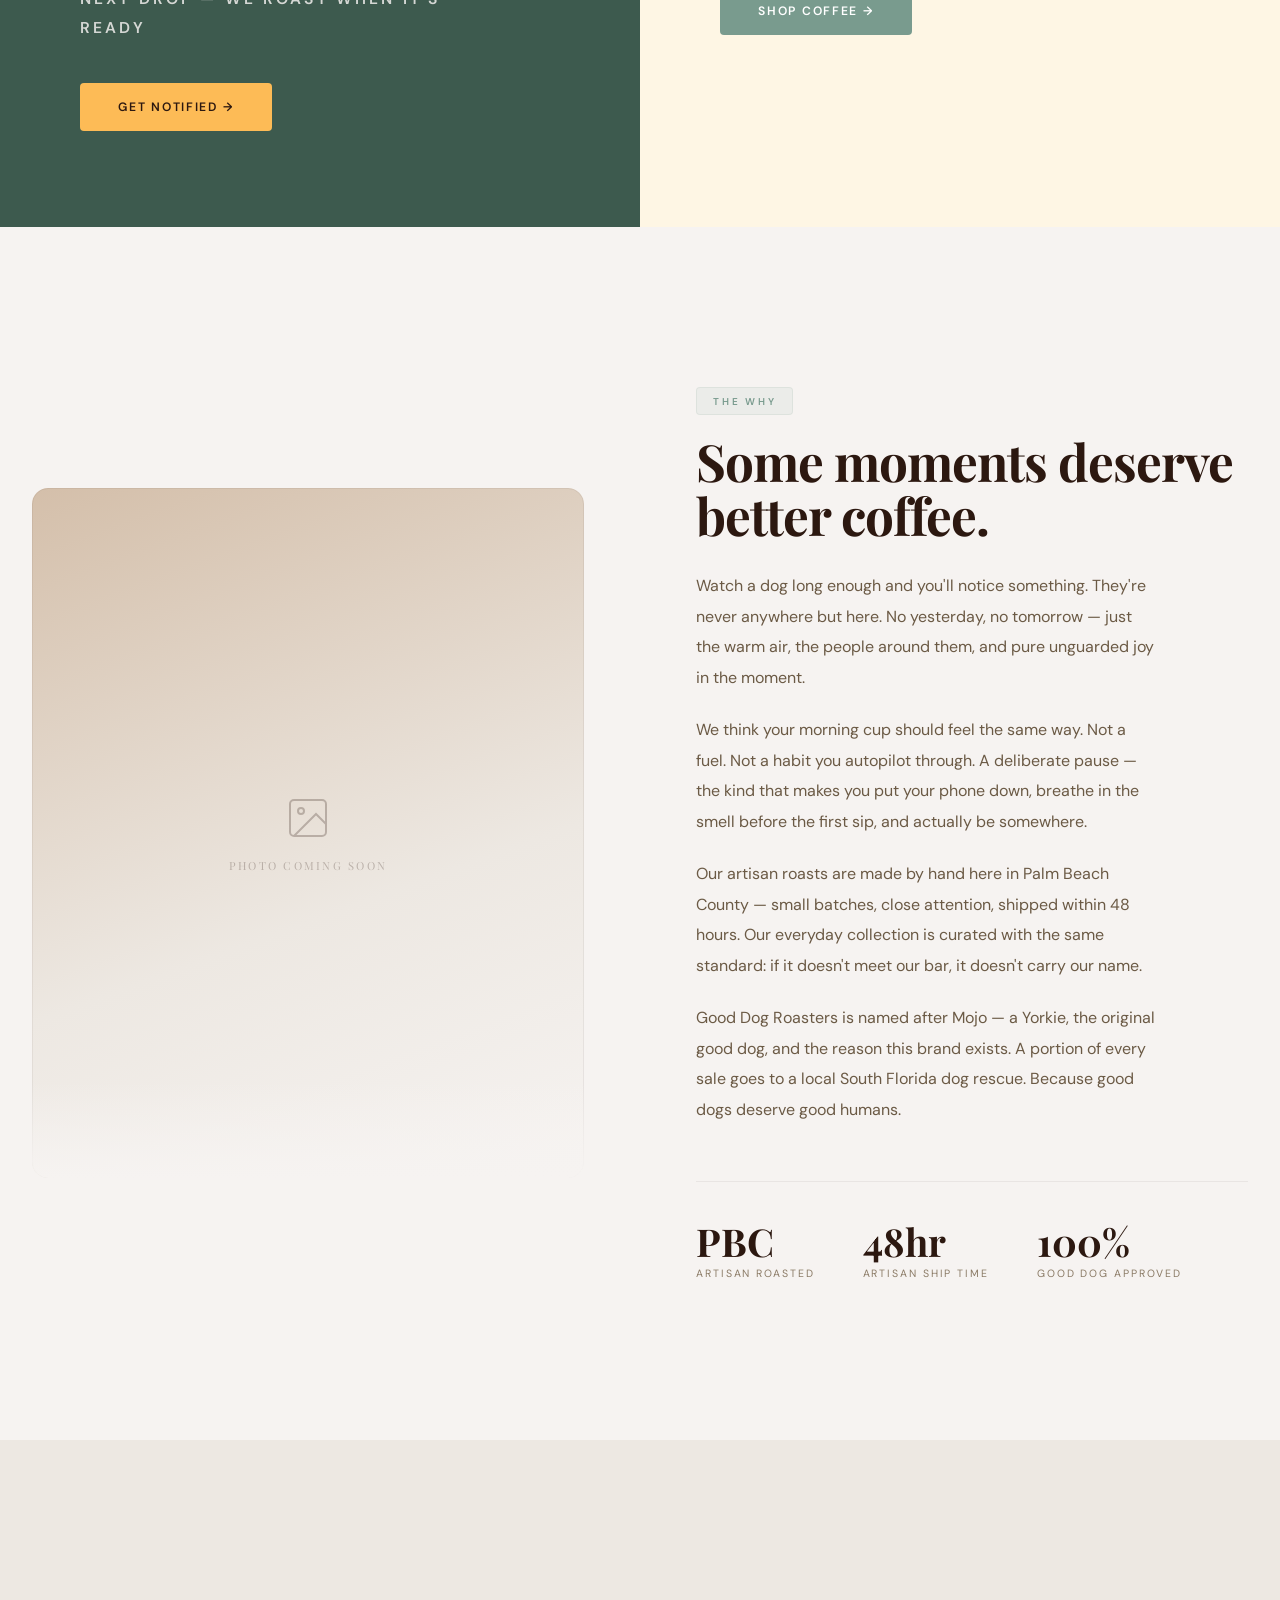
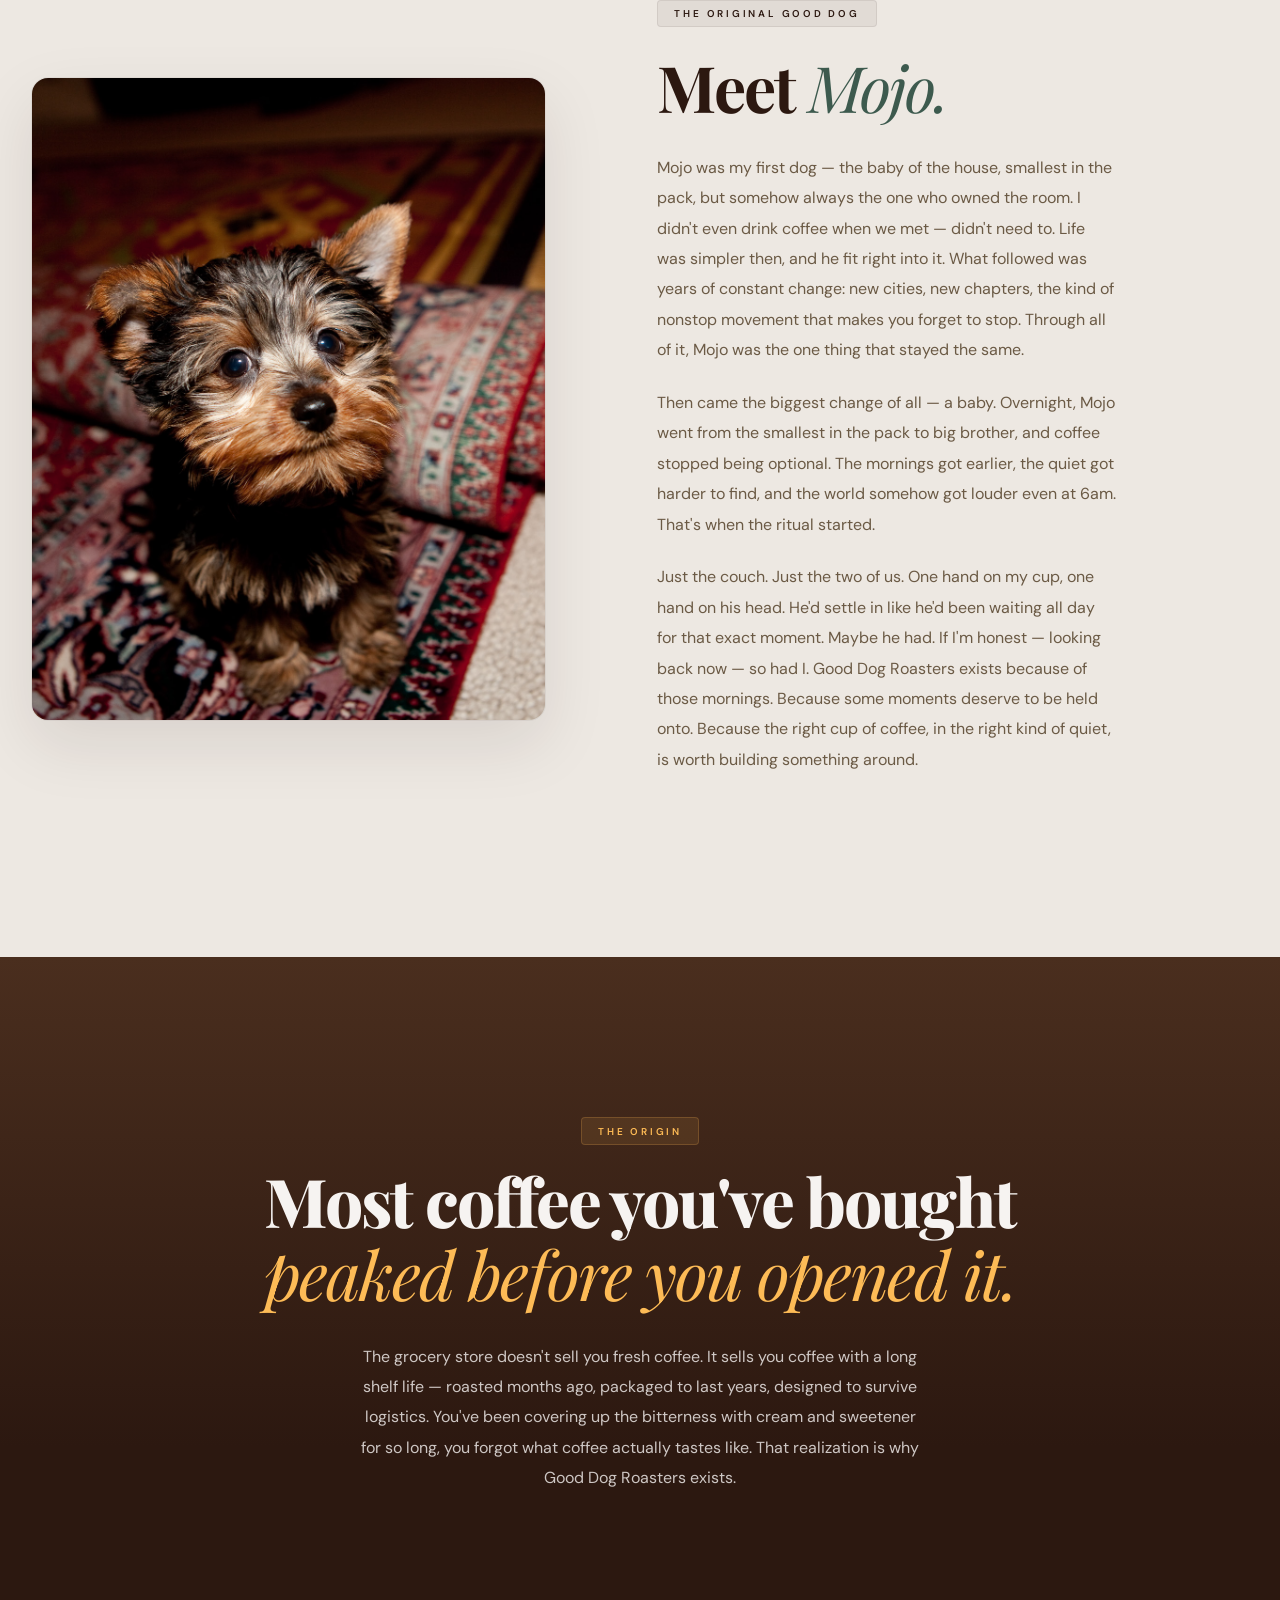
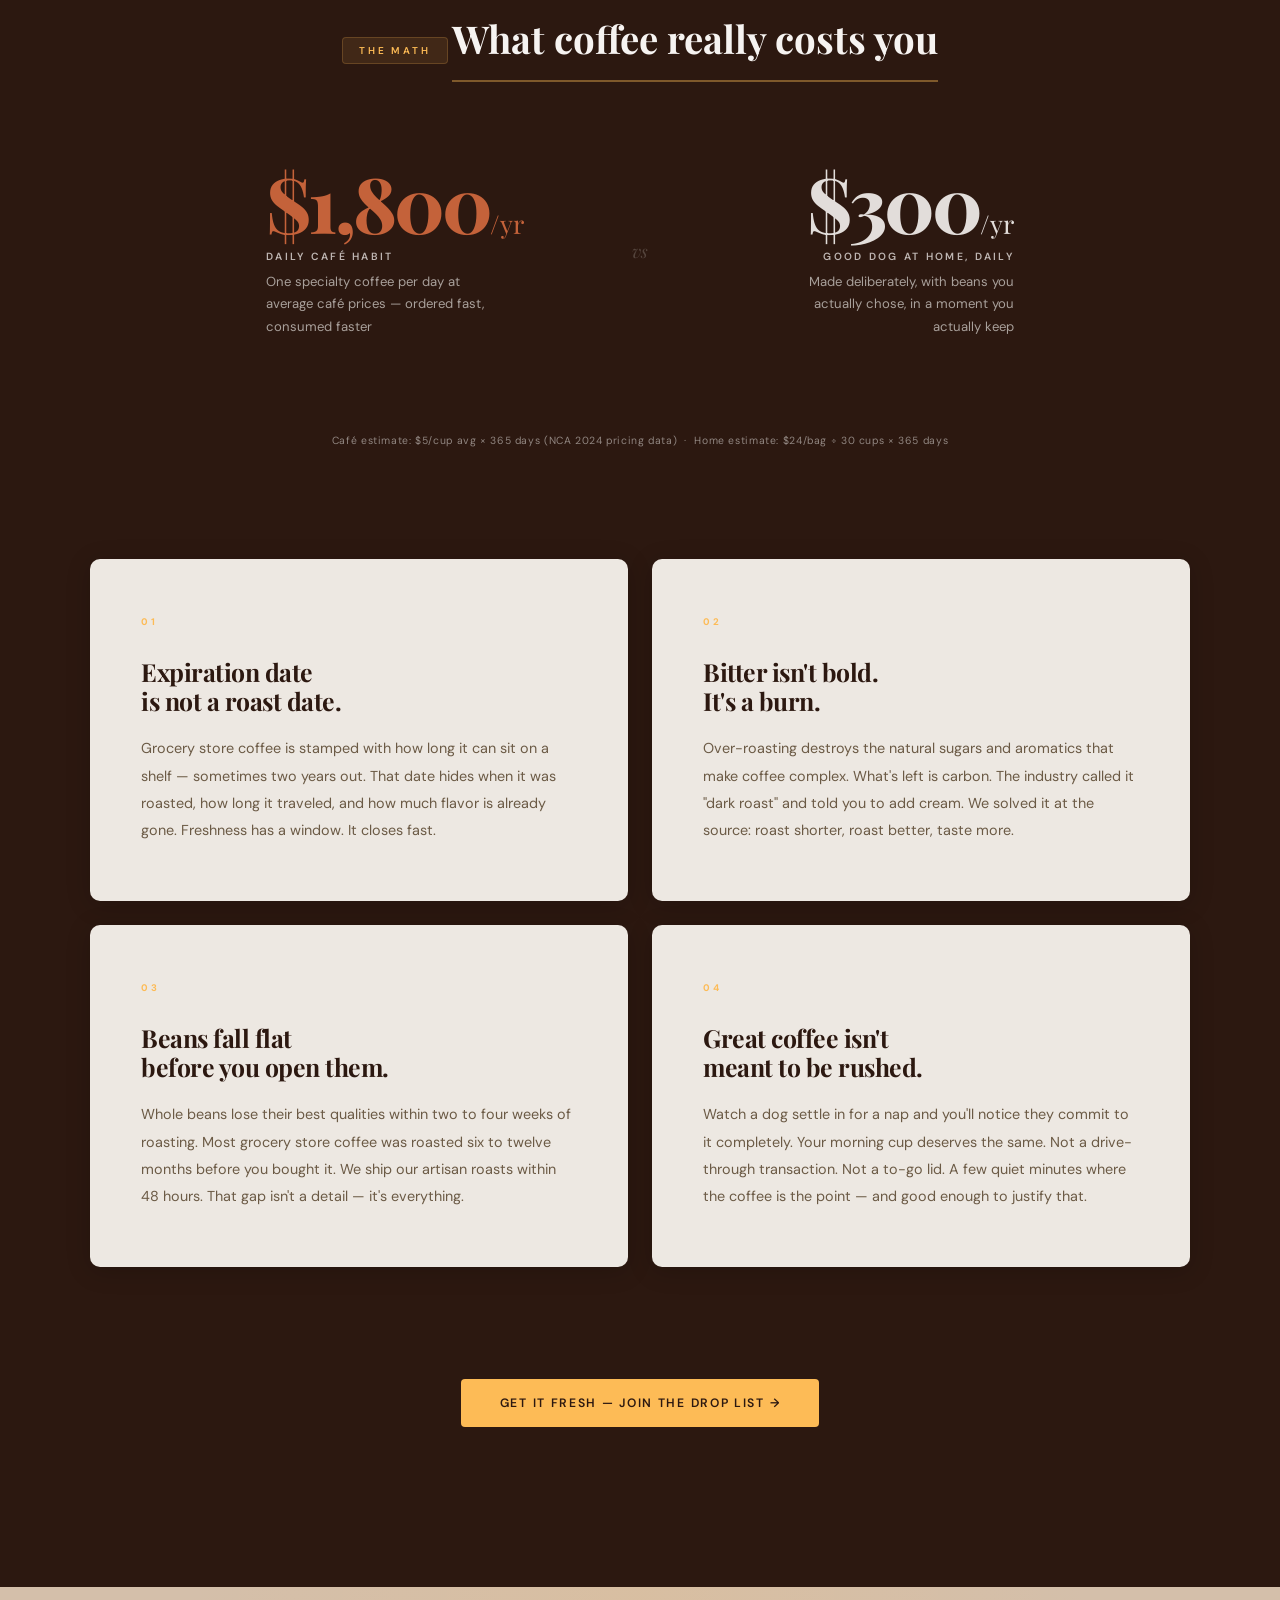
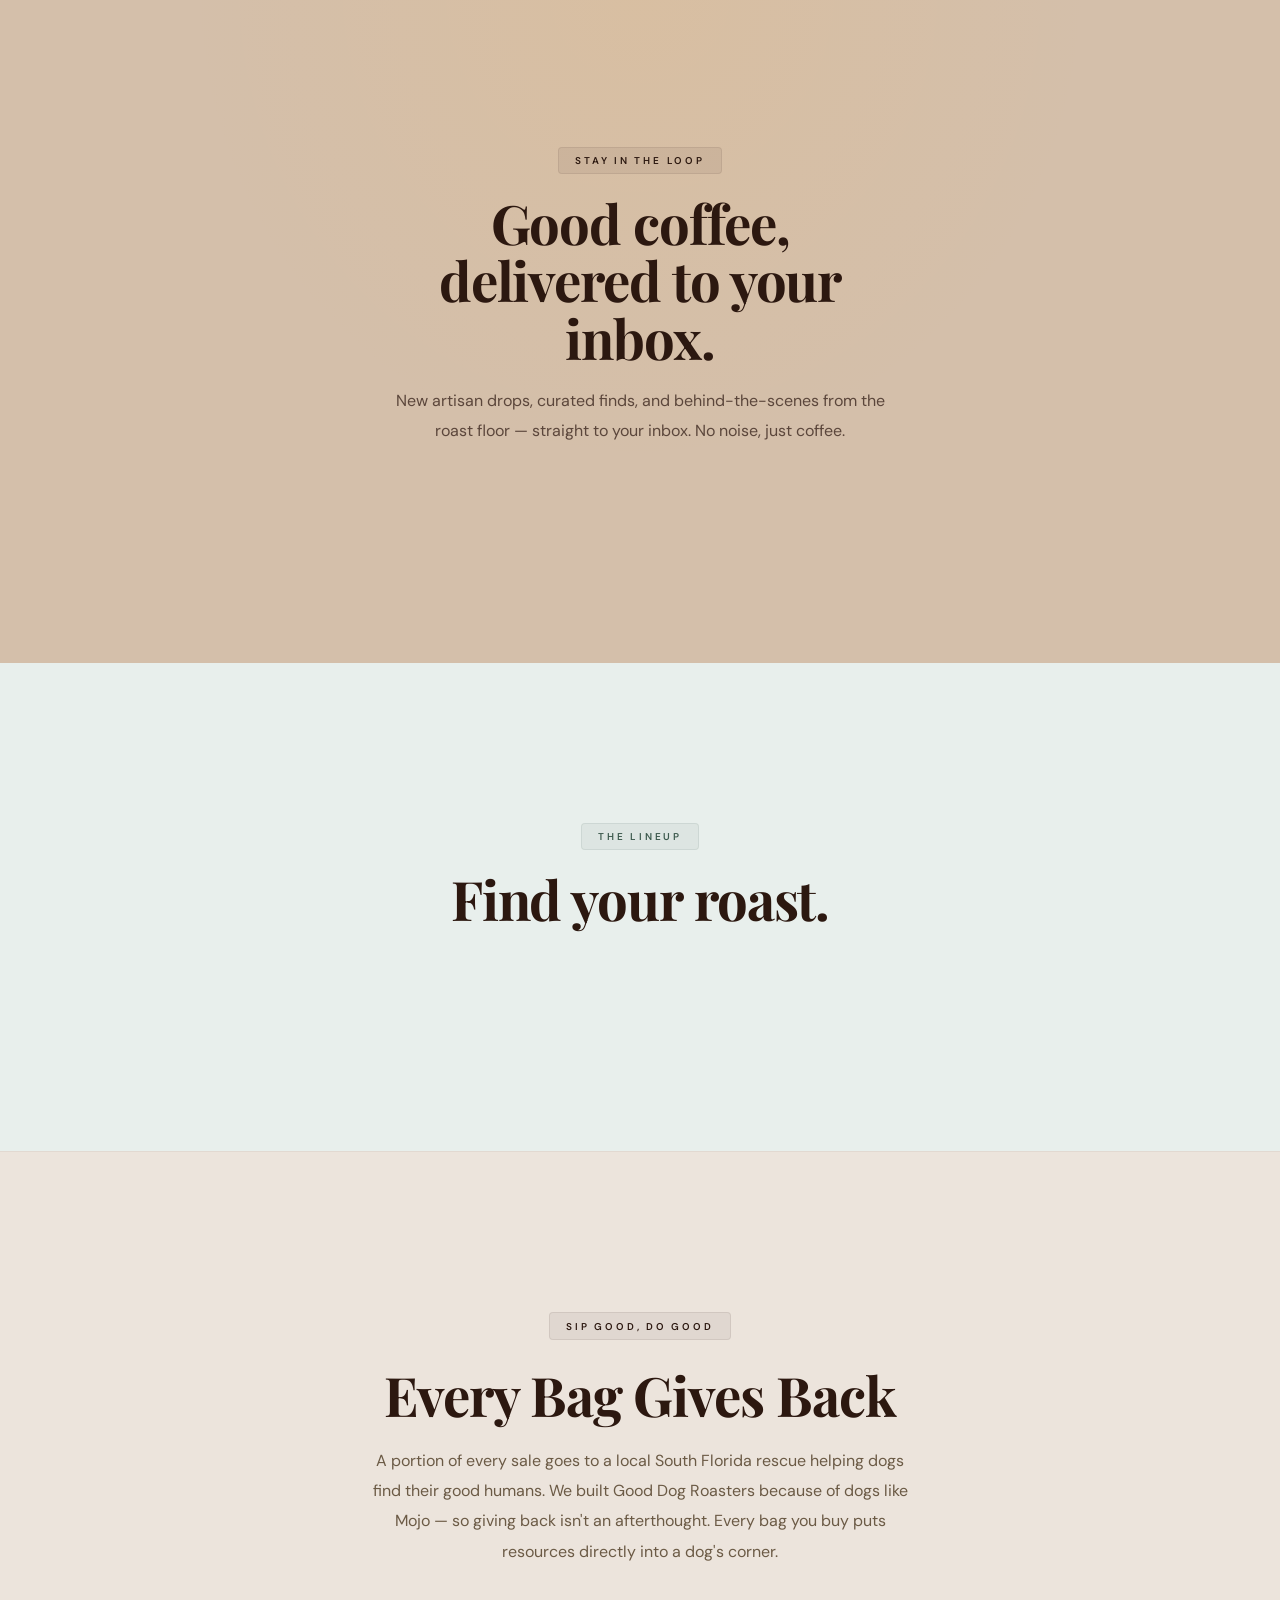
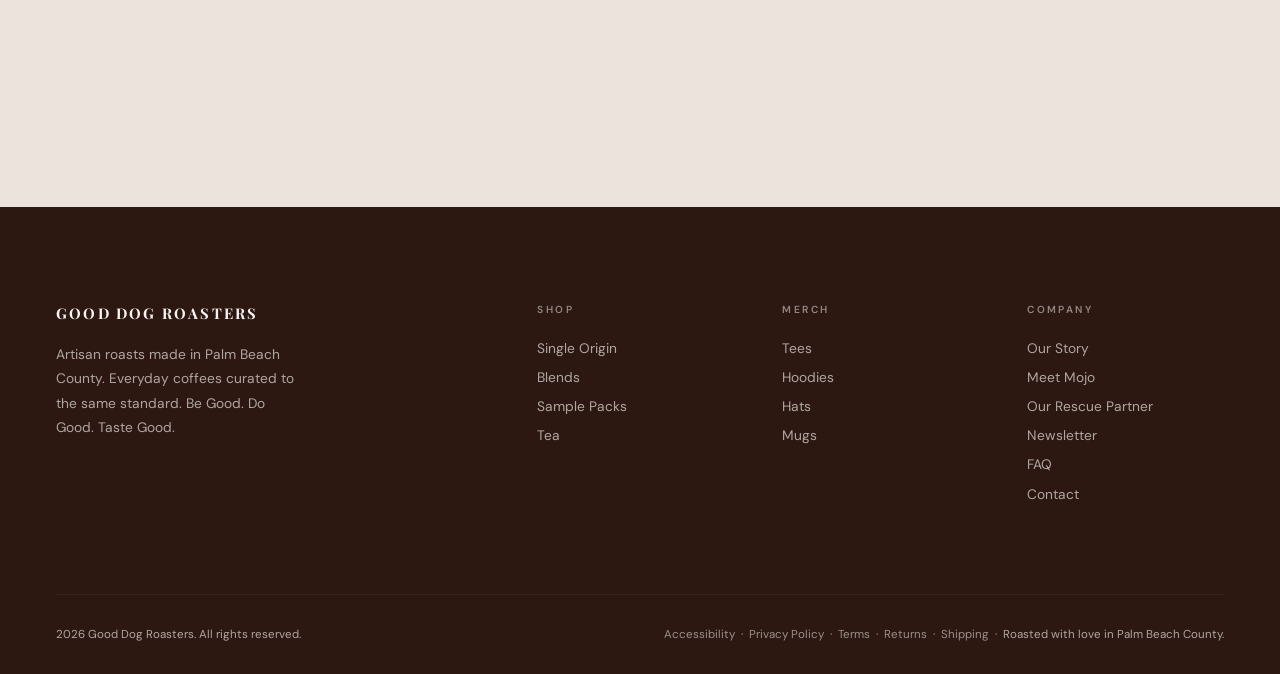
==== commit 82015c13: "Crop hero video to hide Veo watermark; fix drop cadence copy Co-Authored-By: Claude Sonnet 4.6 <nore" ====
--- a/index.html
+++ b/index.html
@@ -137,7 +137,7 @@
       </div>
       <!-- SOLD OUT -->
       <div id="hw-sold" style="display:none">
-        <p class="hw-drop-label">Next drop drops when the roast is ready</p>
+        <p class="hw-drop-label">Next drop — we roast when it's ready</p>
         <a href="#waitlist" class="btn btn-gold">Get Notified &rarr;</a>
       </div>
     </div>
--- a/style.css
+++ b/style.css
@@ -58,7 +58,7 @@
 
 /* ═══ HERO ═══ */
 .hero{min-height:100dvh;display:flex;flex-direction:column;justify-content:center;align-items:center;text-align:center;padding:8rem 2rem 4rem;position:relative;overflow:hidden}
-.hero-video{position:absolute;top:0;left:0;width:100%;height:100%;object-fit:cover;z-index:1}
+.hero-video{position:absolute;top:0;left:0;width:100%;height:100%;object-fit:cover;z-index:1;transform:scale(1.15);transform-origin:center center}
 .hero-overlay{position:absolute;inset:0;background:linear-gradient(135deg,rgba(44,24,16,.35) 0%,rgba(44,24,16,.3) 50%,rgba(44,24,16,.4) 100%);z-index:2}
 .hero-content{position:relative;z-index:3;display:flex;flex-direction:column;justify-content:center;align-items:center}
 .hero-logo{width:260px;height:260px;object-fit:contain;margin-bottom:2rem;filter:drop-shadow(0 8px 24px rgba(44,24,16,.3))}
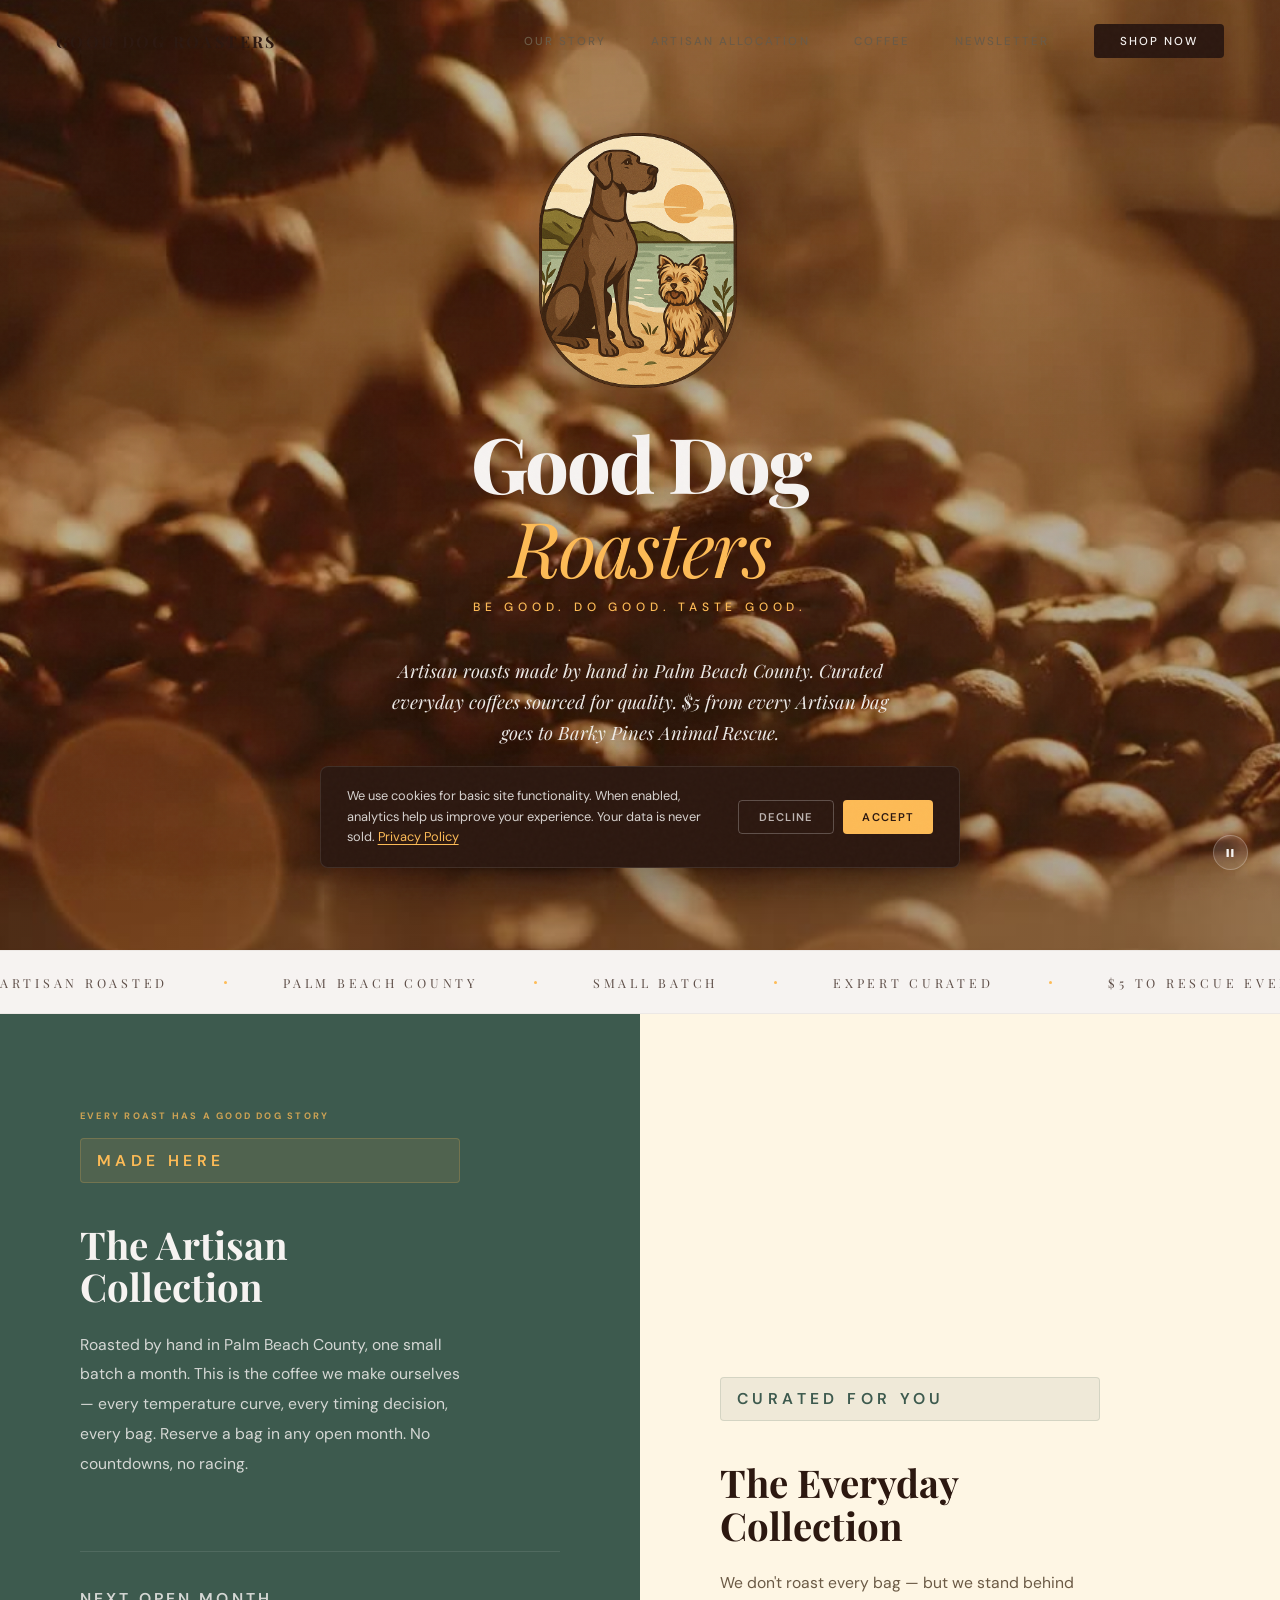
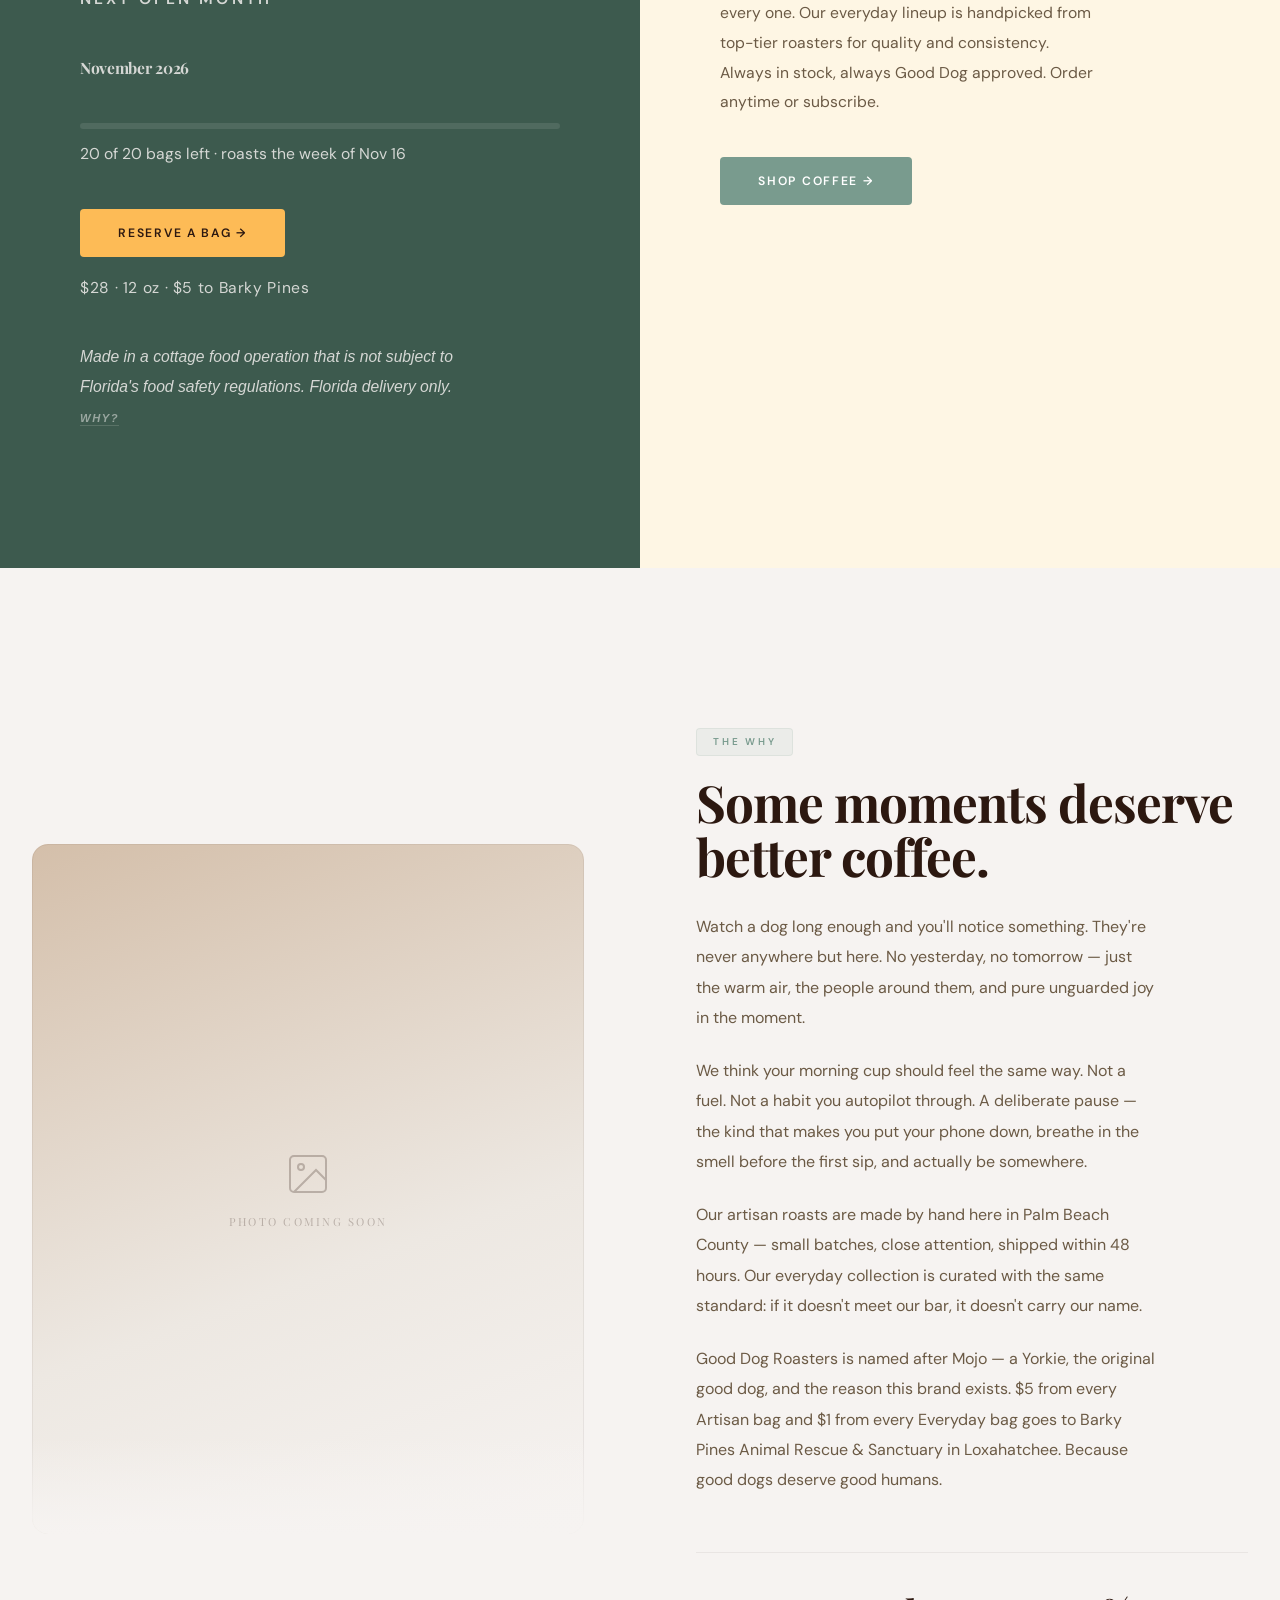
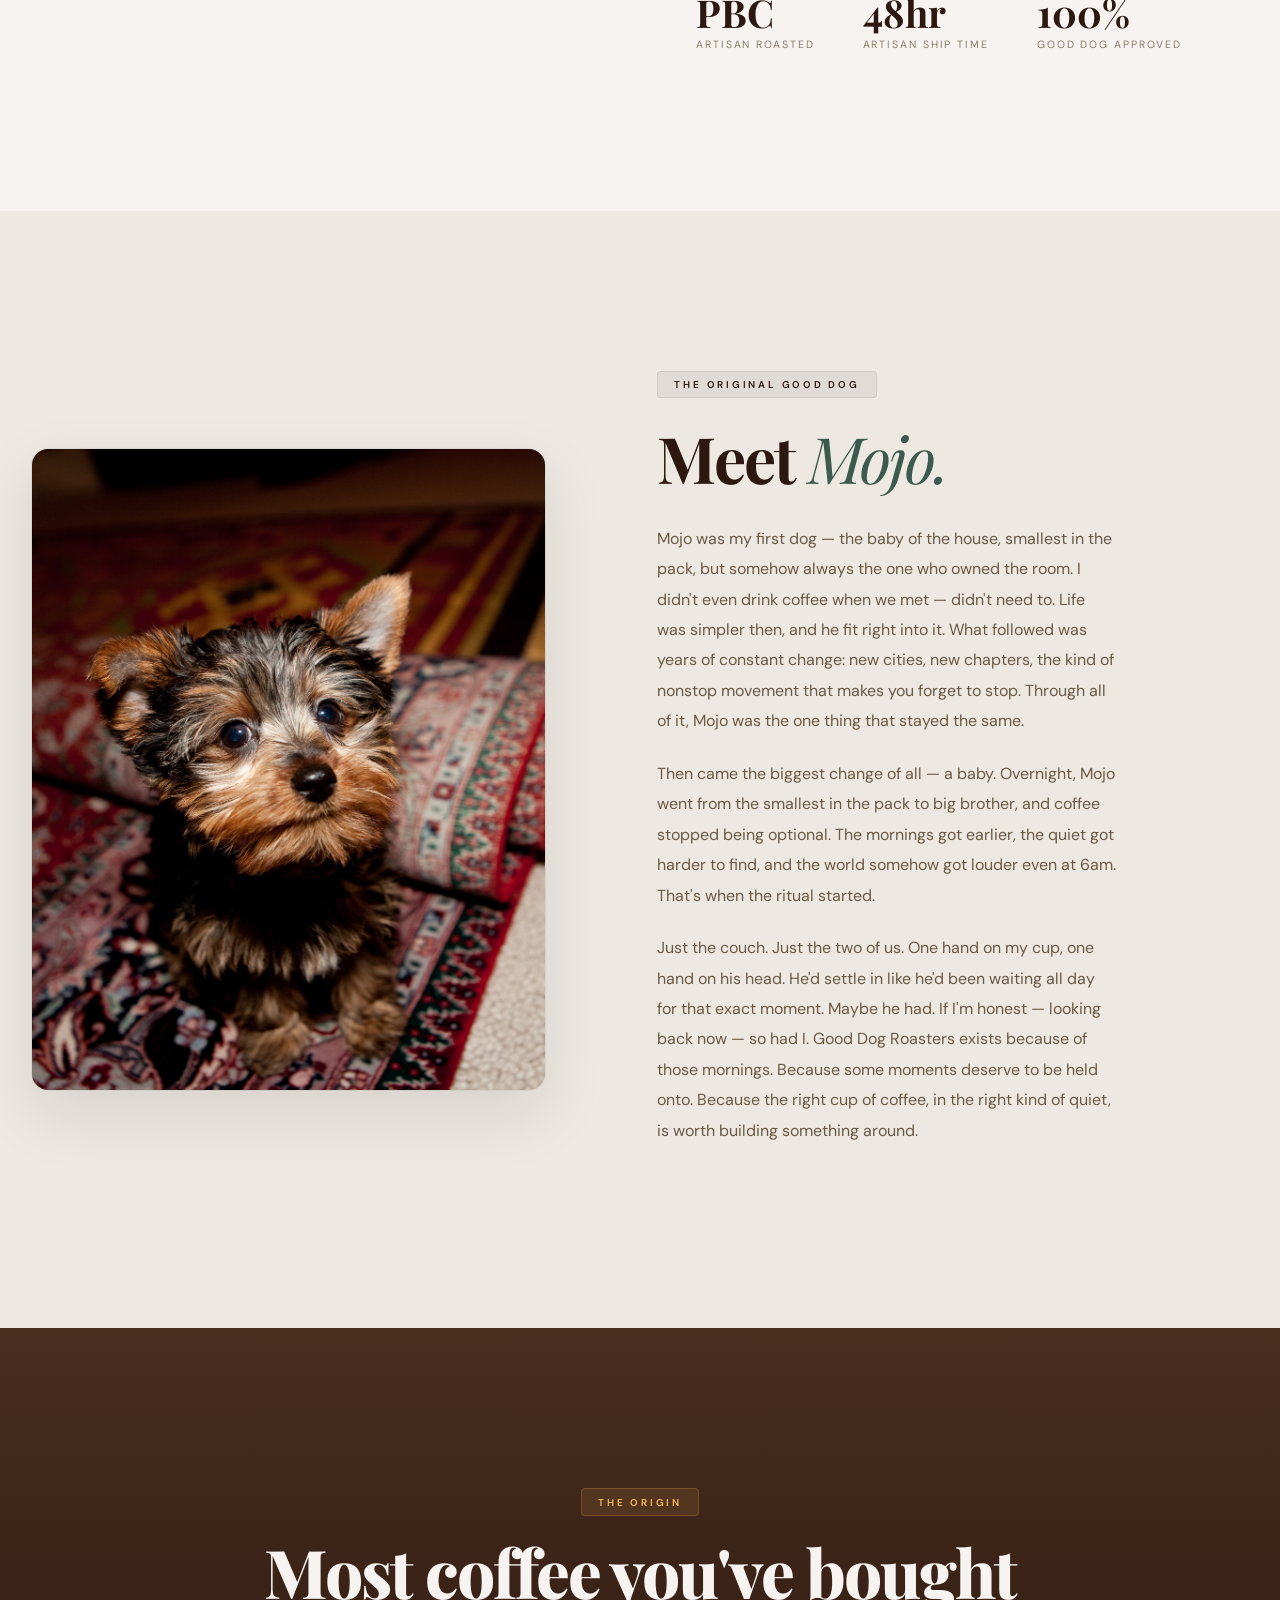
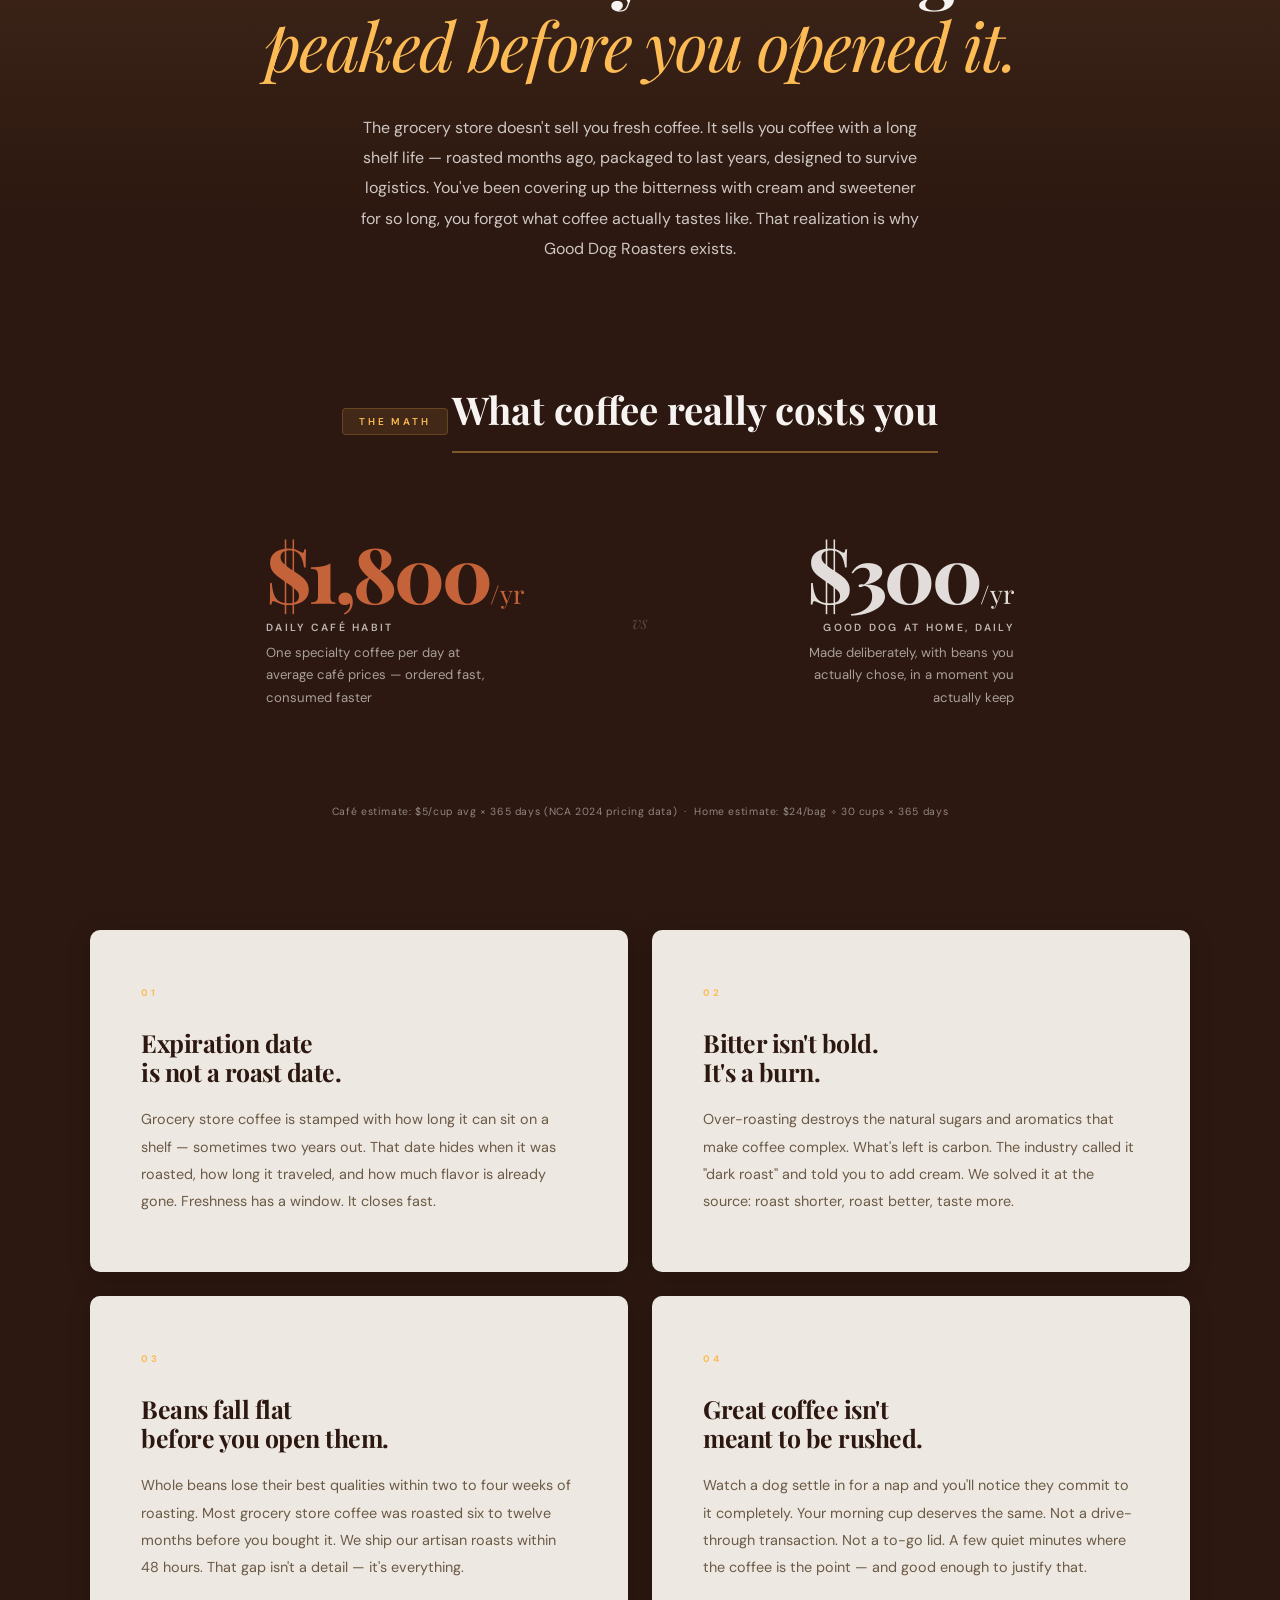
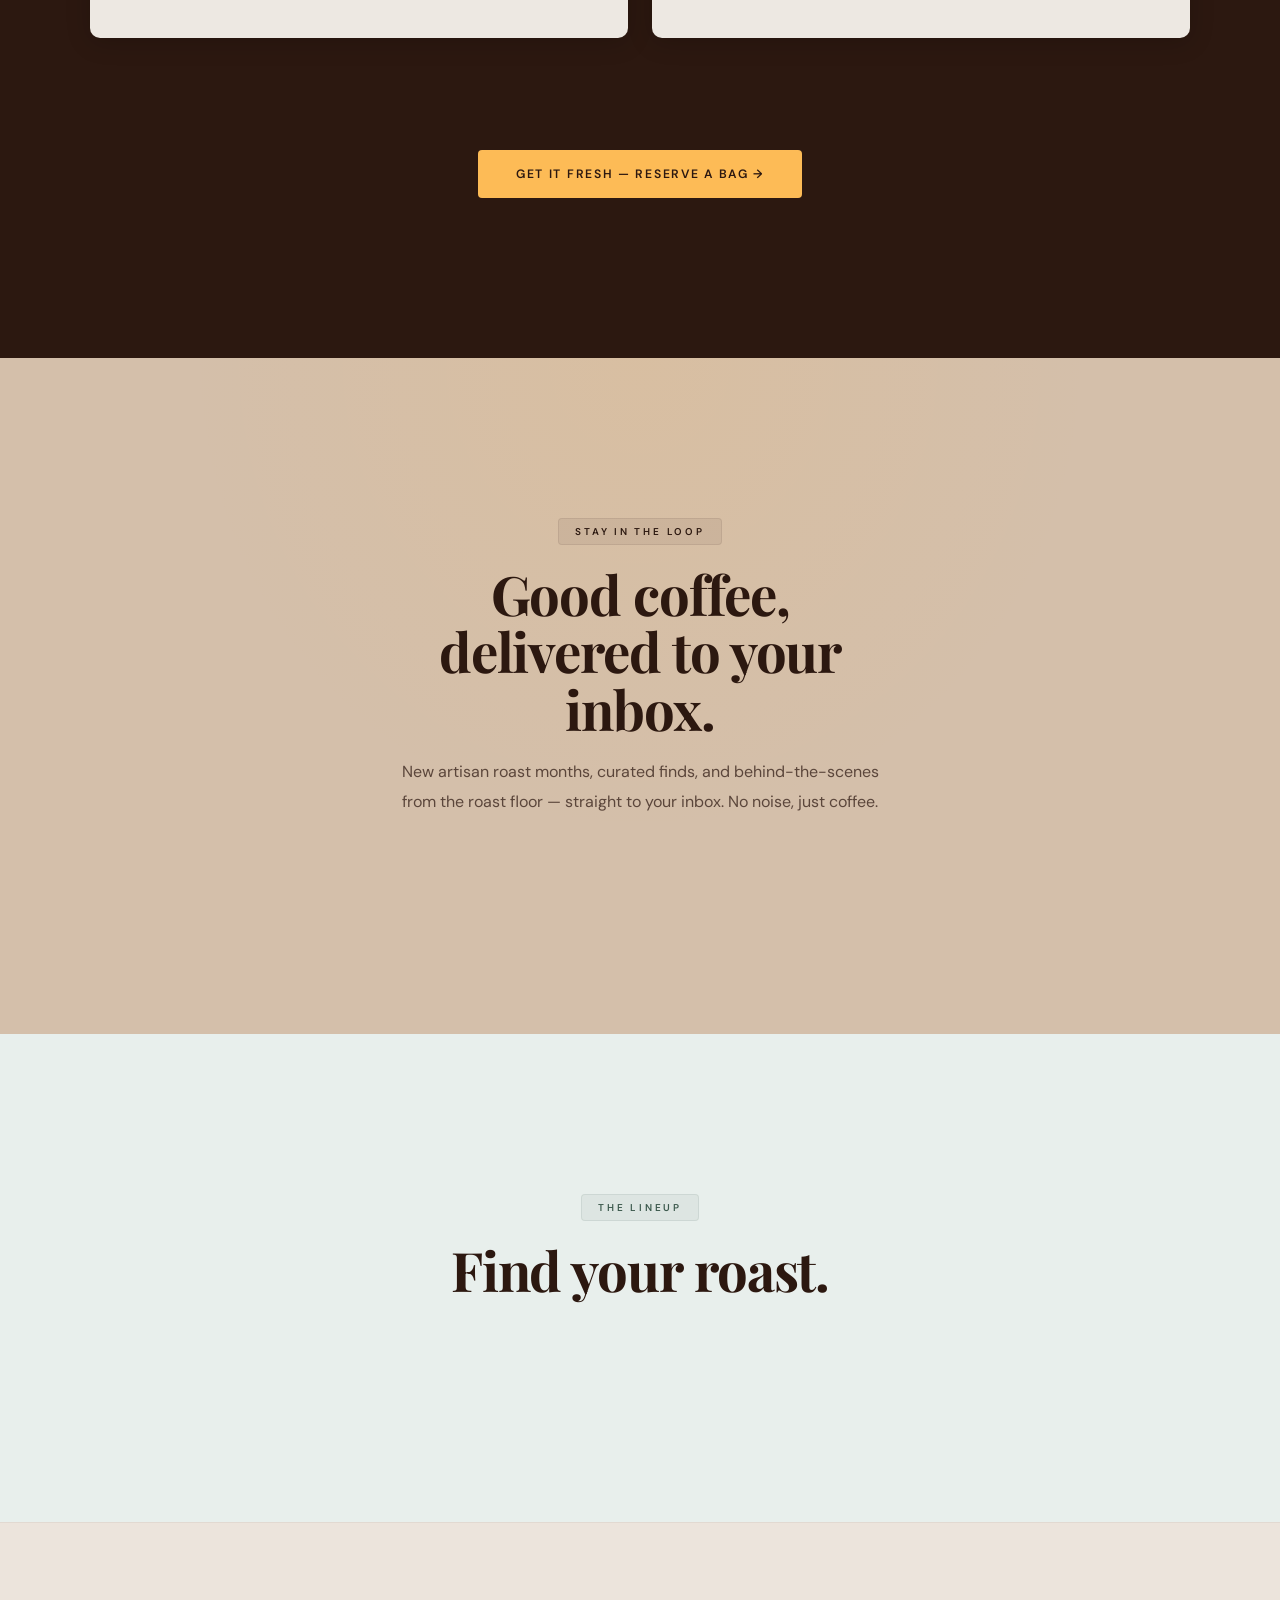
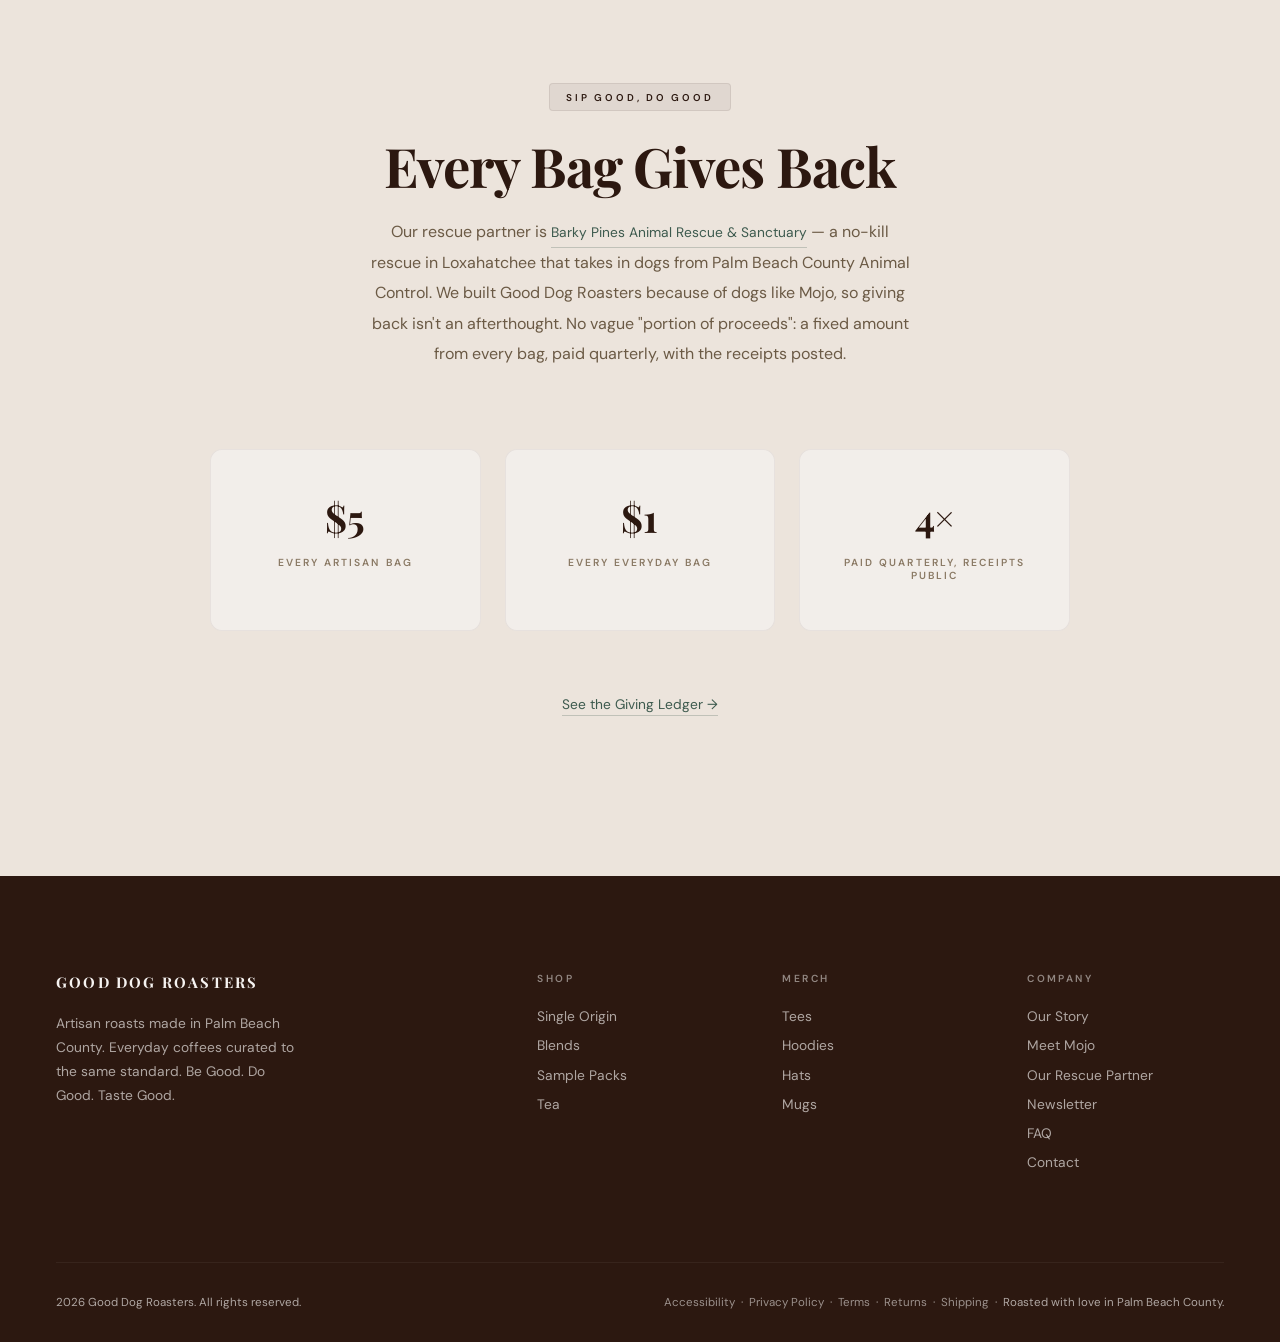
==== commit 1ff52da6: "Replace timed Artisan drops with monthly allocations; add Barky Pines giving - Artisan page: open-mo" ====
--- a/index.html
+++ b/index.html
@@ -6,7 +6,7 @@
 <title>Good Dog Roasters — Be Good. Do Good. Taste Good.</title>
 
 <!-- SEO -->
-<meta name="description" content="Artisan coffee hand-roasted in Palm Beach County, FL. Limited small-batch drops via exclusive access + curated everyday coffees. Fresh within 48 hours of roasting.">
+<meta name="description" content="Artisan coffee hand-roasted in Palm Beach County, FL. Reserve monthly small-batch roasts — no countdowns — plus curated everyday coffees. $5 from every Artisan bag goes to dog rescue.">
 <meta name="robots" content="index, follow">
 <link rel="canonical" href="https://good-dog-roasters.com/">
 
@@ -14,7 +14,7 @@
 <meta property="og:type" content="website">
 <meta property="og:site_name" content="Good Dog Roasters">
 <meta property="og:title" content="Good Dog Roasters — Be Good. Do Good. Taste Good.">
-<meta property="og:description" content="Artisan coffee hand-roasted in Palm Beach County. Limited drops + curated everyday coffees. Fresh within 48 hours of roasting.">
+<meta property="og:description" content="Artisan coffee hand-roasted in Palm Beach County. Reserve a monthly small-batch roast. $5 from every bag goes to dog rescue.">
 <meta property="og:url" content="https://good-dog-roasters.com/">
 <meta property="og:image" content="https://good-dog-roasters.com/assets/og-image.jpg">
 <meta property="og:image:width" content="1200">
@@ -24,7 +24,7 @@
 <!-- Twitter Card -->
 <meta name="twitter:card" content="summary_large_image">
 <meta name="twitter:title" content="Good Dog Roasters — Be Good. Do Good. Taste Good.">
-<meta name="twitter:description" content="Artisan coffee hand-roasted in Palm Beach County. Limited drops + curated everyday coffees.">
+<meta name="twitter:description" content="Artisan coffee hand-roasted in Palm Beach County. Monthly allocations + curated everyday coffees.">
 <meta name="twitter:image" content="https://good-dog-roasters.com/assets/og-image.jpg">
 
 <!-- JSON-LD: Local Business -->
@@ -33,7 +33,7 @@
   "@context": "https://schema.org",
   "@type": "LocalBusiness",
   "name": "Good Dog Roasters",
-  "description": "Artisan coffee hand-roasted in small batches in Palm Beach County, FL. Limited-drop exclusive roasts and curated everyday coffees.",
+  "description": "Artisan coffee hand-roasted in small batches in Palm Beach County, FL. Monthly small-batch allocations and curated everyday coffees.",
   "url": "https://good-dog-roasters.com",
   "logo": "https://good-dog-roasters.com/assets/Good Dog Graphic.svg",
   "image": "https://good-dog-roasters.com/assets/og-image.jpg",
@@ -75,7 +75,7 @@
   <a href="#" class="n-logo">Good Dog Roasters</a>
   <div class="n-links">
     <a href="#story">Our Story</a>
-    <a href="drops.html">Artisan Drops</a>
+    <a href="drops.html">Artisan Allocation</a>
     <a href="#coffee">Coffee</a>
     <a href="#waitlist">Newsletter</a>
     <a href="https://good-dog-roasters.myshopify.com" target="_blank" class="n-cta">Shop Now</a>
@@ -94,9 +94,9 @@
     <img src="assets/Good Dog Graphic.svg" alt="Good Dog Roasters" class="hero-logo">
     <h1>Good Dog<br><em>Roasters</em></h1>
     <p class="hero-tag">Be Good. Do Good. Taste Good.</p>
-    <p class="hero-sub">Artisan roasts made by hand in Palm Beach County. Curated everyday coffees sourced for quality. A portion of every sale supports local dog rescue.</p>
+    <p class="hero-sub">Artisan roasts made by hand in Palm Beach County. Curated everyday coffees sourced for quality. $5 from every Artisan bag goes to Barky Pines Animal Rescue.</p>
     <div class="hero-btns">
-      <a href="#waitlist" class="btn btn-dark">Join the Drop List &rarr;</a>
+      <a href="drops.html" class="btn btn-dark">Reserve Artisan Coffee &rarr;</a>
       <a href="https://good-dog-roasters.myshopify.com" target="_blank" class="btn btn-outline-light">Shop Coffee</a>
     </div>
   </div>
@@ -104,45 +104,36 @@
 </section>
 
 <div class="marq" aria-hidden="true"><div class="marq-inner">
-  <span>Artisan Roasted</span><div class="marq-dot"></div><span>Palm Beach County</span><div class="marq-dot"></div><span>Small Batch</span><div class="marq-dot"></div><span>Expert Curated</span><div class="marq-dot"></div><span>Limited Drops</span><div class="marq-dot"></div><span>Ethically Sourced</span><div class="marq-dot"></div><span>Always Fresh</span><div class="marq-dot"></div><span>Good Dog Approved</span><div class="marq-dot"></div>
-  <span>Artisan Roasted</span><div class="marq-dot"></div><span>Palm Beach County</span><div class="marq-dot"></div><span>Small Batch</span><div class="marq-dot"></div><span>Expert Curated</span><div class="marq-dot"></div><span>Limited Drops</span><div class="marq-dot"></div><span>Ethically Sourced</span><div class="marq-dot"></div><span>Always Fresh</span><div class="marq-dot"></div><span>Good Dog Approved</span><div class="marq-dot"></div>
+  <span>Artisan Roasted</span><div class="marq-dot"></div><span>Palm Beach County</span><div class="marq-dot"></div><span>Small Batch</span><div class="marq-dot"></div><span>Expert Curated</span><div class="marq-dot"></div><span>$5 to Rescue Every Bag</span><div class="marq-dot"></div><span>Ethically Sourced</span><div class="marq-dot"></div><span>Always Fresh</span><div class="marq-dot"></div><span>Good Dog Approved</span><div class="marq-dot"></div>
+  <span>Artisan Roasted</span><div class="marq-dot"></div><span>Palm Beach County</span><div class="marq-dot"></div><span>Small Batch</span><div class="marq-dot"></div><span>Expert Curated</span><div class="marq-dot"></div><span>$5 to Rescue Every Bag</span><div class="marq-dot"></div><span>Ethically Sourced</span><div class="marq-dot"></div><span>Always Fresh</span><div class="marq-dot"></div><span>Good Dog Approved</span><div class="marq-dot"></div>
 </div></div>
 
 <div class="worlds">
   <div class="w-card w-artisan rv">
-    <span class="w-artisan-story-tag">Featured Story: Coming with First Drop</span>
+    <span class="w-artisan-story-tag">Every Roast Has a Good Dog Story</span>
     <p class="s-label">Made Here</p>
     <h2>The Artisan<br>Collection</h2>
-    <p>Roasted by hand in Palm Beach County in small batches, released as limited drops. This is the coffee we make ourselves — every temperature curve, every timing decision, every bag. Join the list for exclusive access.</p>
+    <p>Roasted by hand in Palm Beach County, one small batch a month. This is the coffee we make ourselves — every temperature curve, every timing decision, every bag. Reserve a bag in any open month. No countdowns, no racing.</p>
 
     <div class="artisan-drop-widget">
-      <!-- COUNTDOWN -->
-      <div id="hw-countdown">
-        <p class="hw-drop-label">Drop #<span id="hw-drop-name"></span> — <span id="hw-bag-count"></span> bags · opens in:</p>
-        <div class="hw-cd-grid">
-          <div class="hw-cd-unit"><span id="hw-days">--</span><span>Days</span></div>
-          <div class="hw-cd-sep">·</div>
-          <div class="hw-cd-unit"><span id="hw-hours">--</span><span>Hrs</span></div>
-          <div class="hw-cd-sep">·</div>
-          <div class="hw-cd-unit"><span id="hw-mins">--</span><span>Min</span></div>
-          <div class="hw-cd-sep">·</div>
-          <div class="hw-cd-unit"><span id="hw-secs">--</span><span>Sec</span></div>
-        </div>
-        <a href="drops.html" class="hw-profile-link">View drop profile &rarr;</a>
+      <!-- OPEN MONTH -->
+      <div id="hw-open" hidden>
+        <p class="hw-drop-label">Next open month</p>
+        <p class="hw-month" id="hw-month"></p>
+        <div class="hw-bar" aria-hidden="true"><span id="hw-bar-fill"></span></div>
+        <p class="hw-left" id="hw-left"></p>
+        <a href="drops.html#batches" class="btn btn-gold">Reserve a Bag &rarr;</a>
+        <p class="hw-price" id="hw-price"></p>
       </div>
-      <!-- LIVE -->
-      <div id="hw-live" style="display:none">
-        <div class="hw-live-pill"><span class="hw-live-dot"></span>Drop Live — Today Only</div>
-        <a href="drops.html" class="btn btn-gold" style="margin-top:1.2rem">Claim Your Bag &rarr;</a>
-      </div>
-      <!-- SOLD OUT -->
-      <div id="hw-sold" style="display:none">
-        <p class="hw-drop-label">Next drop — we roast when it's ready</p>
+      <!-- ALL MONTHS RESERVED -->
+      <div id="hw-full" hidden>
+        <p class="hw-drop-label">Every open month is reserved — new months are added regularly</p>
         <a href="#waitlist" class="btn btn-gold">Get Notified &rarr;</a>
       </div>
+      <p class="hw-cottage">Made in a cottage food operation that is not subject to Florida's food safety regulations. Florida delivery only. <a href="drops.html#cottage-food" class="hw-profile-link">Why?</a></p>
     </div>
     <div class="w-artisan-quote" aria-hidden="true">
-      <p>"Every drop is inspired by a real Good Dog story. Submit yours — it might be the next one."</p>
+      <p>"Every roast is inspired by a real Good Dog story. Submit yours — it might be the next one."</p>
       <cite>Good Dog Roasters — <a href="drops.html#share" style="color:var(--gold);text-decoration:none">Share your story &rarr;</a></cite>
     </div>
   </div>
@@ -168,7 +159,7 @@
     <p class="s-body">Watch a dog long enough and you'll notice something. They're never anywhere but here. No yesterday, no tomorrow — just the warm air, the people around them, and pure unguarded joy in the moment.</p>
     <p class="s-body">We think your morning cup should feel the same way. Not a fuel. Not a habit you autopilot through. A deliberate pause — the kind that makes you put your phone down, breathe in the smell before the first sip, and actually be somewhere.</p>
     <p class="s-body">Our artisan roasts are made by hand here in Palm Beach County — small batches, close attention, shipped within 48 hours. Our everyday collection is curated with the same standard: if it doesn't meet our bar, it doesn't carry our name.</p>
-    <p class="s-body">Good Dog Roasters is named after Mojo — a Yorkie, the original good dog, and the reason this brand exists. A portion of every sale goes to a local South Florida dog rescue. Because good dogs deserve good humans.</p>
+    <p class="s-body">Good Dog Roasters is named after Mojo — a Yorkie, the original good dog, and the reason this brand exists. $5 from every Artisan bag and $1 from every Everyday bag goes to Barky Pines Animal Rescue &amp; Sanctuary in Loxahatchee. Because good dogs deserve good humans.</p>
     <div class="stats">
       <div><div class="stat-n">PBC</div><div class="stat-l">Artisan Roasted</div></div>
       <div><div class="stat-n">48hr</div><div class="stat-l">Artisan Ship Time</div></div>
@@ -240,14 +231,14 @@
     </div>
   </div>
   <div class="origin-cta rv">
-    <a href="#waitlist" class="btn btn-gold">Get It Fresh — Join the Drop List &rarr;</a>
+    <a href="drops.html#batches" class="btn btn-gold">Get It Fresh — Reserve a Bag &rarr;</a>
   </div>
 </section>
 
 <section class="waitlist" id="waitlist"><div class="rv">
   <p class="s-label">Stay in the Loop</p>
   <h2 class="s-title">Good coffee, delivered to your inbox.</h2>
-  <p class="s-body" style="margin:0 auto 3.5rem;text-align:center">New artisan drops, curated finds, and behind-the-scenes from the roast floor — straight to your inbox. No noise, just coffee.</p>
+  <p class="s-body" style="margin:0 auto 3.5rem;text-align:center">New artisan roast months, curated finds, and behind-the-scenes from the roast floor — straight to your inbox. No noise, just coffee.</p>
   <div class="klaviyo-form-TvU8UX"></div>
 </div></section>
 
@@ -280,8 +271,14 @@
   <div class="rv">
     <p class="s-label">Sip Good, Do Good</p>
     <h2 class="giving-headline">Every Bag Gives Back</h2>
-    <p class="giving-body">A portion of every sale goes to a local South Florida rescue helping dogs find their good humans. We built Good Dog Roasters because of dogs like Mojo — so giving back isn't an afterthought. Every bag you buy puts resources directly into a dog's corner.</p>
-  </div>
+    <p class="giving-body">Our rescue partner is <a href="https://barkypinesanimalrescue.com/" target="_blank" rel="noopener" class="giving-link" style="margin:0">Barky Pines Animal Rescue &amp; Sanctuary</a> — a no-kill rescue in Loxahatchee that takes in dogs from Palm Beach County Animal Control. We built Good Dog Roasters because of dogs like Mojo, so giving back isn't an afterthought. No vague "portion of proceeds": a fixed amount from every bag, paid quarterly, with the receipts posted.</p>
+  </div>
+  <div class="giving-stats">
+    <div class="giving-stat rv"><span class="giving-num">$5</span><span class="giving-stat-label">Every Artisan bag</span></div>
+    <div class="giving-stat rv d1"><span class="giving-num">$1</span><span class="giving-stat-label">Every Everyday bag</span></div>
+    <div class="giving-stat rv d2"><span class="giving-num">4×</span><span class="giving-stat-label">Paid quarterly, receipts public</span></div>
+  </div>
+  <a href="drops.html#giving" class="giving-link">See the Giving Ledger &rarr;</a>
 </section>
 
 <footer>
@@ -333,36 +330,17 @@
 const obs=new IntersectionObserver(e=>{e.forEach(e=>{if(e.isIntersecting)e.target.classList.add('v')})},{threshold:.1,rootMargin:'0px 0px -40px 0px'});
 document.querySelectorAll('.rv').forEach(el=>obs.observe(el));
 
-// Homepage drop widget
+// Homepage allocation widget — shows the next month with bags left
 (function(){
-  const D = DROP_CONFIG.current;
-  const pad = n => String(n).padStart(2,'0');
-  document.getElementById('hw-drop-name').textContent  = D.number;
-  document.getElementById('hw-bag-count').textContent  = D.bagCount;
-
-  function setWidgetState(){
-    const now = new Date();
-    const cd = document.getElementById('hw-countdown');
-    const lv = document.getElementById('hw-live');
-    const sd = document.getElementById('hw-sold');
-    if(now >= D.opens && now <= D.closes){
-      cd.style.display='none'; lv.style.display='block'; sd.style.display='none';
-    } else if(now > D.closes){
-      cd.style.display='none'; lv.style.display='none'; sd.style.display='block';
-    } else {
-      cd.style.display='block'; lv.style.display='none'; sd.style.display='none';
-      (function tick(){
-        const diff = D.opens - new Date();
-        if(diff <= 0){ setWidgetState(); return; }
-        document.getElementById('hw-days').textContent  = pad(Math.floor(diff/86400000));
-        document.getElementById('hw-hours').textContent = pad(Math.floor((diff%86400000)/3600000));
-        document.getElementById('hw-mins').textContent  = pad(Math.floor((diff%3600000)/60000));
-        document.getElementById('hw-secs').textContent  = pad(Math.floor((diff%60000)/1000));
-        setTimeout(tick, 1000);
-      })();
-    }
-  }
-  setWidgetState();
+  const b = DROP_CONFIG.nextOpen;
+  const P = DROP_CONFIG.pricing;
+  if(!b){ document.getElementById('hw-full').hidden = false; return; }
+  const left = b.capacity - b.claimed;
+  document.getElementById('hw-month').textContent = b.month;
+  document.getElementById('hw-bar-fill').style.width = Math.round(b.claimed / b.capacity * 100) + '%';
+  document.getElementById('hw-left').textContent = left + ' of ' + b.capacity + ' bags left · roasts ' + b.roastWeek.replace(/^Week of/, 'the week of');
+  document.getElementById('hw-price').textContent = '$' + P.price + ' · 12 oz · $' + P.donation + ' to ' + DROP_CONFIG.charity.short;
+  document.getElementById('hw-open').hidden = false;
 })();
 
 function handleNewsletter(e){
--- a/style.css
+++ b/style.css
@@ -256,57 +256,98 @@
 /* ═══ HOMEPAGE DROP WIDGET ═══ */
 .artisan-drop-widget{margin-top:2rem;padding-top:2rem;border-top:1px solid rgba(246,243,241,.1)}
 .hw-drop-label{font-size:.64rem;font-weight:600;letter-spacing:.2em;text-transform:uppercase;color:rgba(246,243,241,.5);margin-bottom:1rem}
-.hw-cd-grid{display:flex;align-items:center;gap:.6rem;margin-bottom:1.2rem}
-.hw-cd-unit{display:flex;flex-direction:column;align-items:center;gap:.3rem;background:rgba(246,243,241,.07);border:1px solid rgba(246,243,241,.1);border-radius:6px;padding:.7rem .9rem;min-width:3.4rem}
-.hw-cd-unit span:first-child{font-family:var(--display);font-size:1.5rem;font-weight:700;color:var(--cream);line-height:1;letter-spacing:-.02em}
-.hw-cd-unit span:last-child{font-size:.5rem;font-weight:600;letter-spacing:.2em;text-transform:uppercase;color:rgba(246,243,241,.35)}
-.hw-cd-sep{font-family:var(--display);font-size:1.2rem;color:rgba(246,243,241,.15);padding-bottom:.4rem}
+.hw-month{font-family:var(--display);font-size:1.5rem;font-weight:700;color:var(--cream);letter-spacing:-.02em;margin-bottom:1rem}
+.hw-bar{height:6px;border-radius:100px;background:rgba(246,243,241,.1);overflow:hidden;margin-bottom:.6rem}
+.hw-bar span{display:block;height:100%;background:var(--gold);border-radius:100px}
+.hw-left{font-size:.78rem;color:rgba(246,243,241,.6);margin-bottom:1.4rem}
+.hw-price{font-size:.72rem;color:rgba(246,243,241,.5);margin-top:1rem;letter-spacing:.04em}
+.hw-cottage{font-size:.66rem;line-height:1.6;color:rgba(246,243,241,.4);margin-top:1.4rem;font-style:italic}
 .hw-profile-link{font-size:.7rem;font-weight:600;letter-spacing:.14em;text-transform:uppercase;color:rgba(246,243,241,.5);text-decoration:none;border-bottom:1px solid rgba(246,243,241,.15);padding-bottom:1px;transition:all .3s var(--ease)}
 .hw-profile-link:hover{color:var(--gold);border-bottom-color:rgba(253,187,86,.4)}
-.hw-live-pill{display:inline-flex;align-items:center;gap:.5rem;font-size:.64rem;font-weight:700;letter-spacing:.22em;text-transform:uppercase;color:var(--gold);background:rgba(253,187,86,.1);border:1px solid rgba(253,187,86,.2);border-radius:100px;padding:.45rem 1rem}
-.hw-live-dot{width:6px;height:6px;border-radius:50%;background:var(--gold);animation:livepulse 1.4s ease-in-out infinite}
-@keyframes livepulse{0%,100%{opacity:1;transform:scale(1)}50%{opacity:.35;transform:scale(.8)}}
 
 /* ═══ DROPS PAGE ═══ */
 .drop-hero{min-height:100vh;background:var(--cream);display:flex;align-items:center;justify-content:center;text-align:center;padding:10rem 2rem 8rem;position:relative;overflow:hidden;border-bottom:1px solid rgba(44,24,16,.06)}
 .drop-hero::before{content:'';position:absolute;inset:0;background:radial-gradient(ellipse at 50% 0%,rgba(121,155,142,.08) 0%,transparent 60%);pointer-events:none}
-.drop-bg-num{position:absolute;font-family:var(--display);font-size:clamp(20rem,40vw,48rem);font-weight:800;color:rgba(44,24,16,.06);line-height:1;top:50%;left:50%;transform:translate(-50%,-50%);pointer-events:none;user-select:none;letter-spacing:-.06em}
-.drop-hero.has-dog .drop-bg-num{left:28%;font-size:clamp(14rem,24vw,32rem)}
 .drop-hero-inner{display:flex;align-items:center;justify-content:center;gap:5rem;max-width:1160px;width:100%}
-.drop-hero-content{position:relative;z-index:2;max-width:700px}
-/* Dog portrait — split layout */
-.drop-hero-dog-frame{display:none;flex-direction:column;align-items:center;gap:1.2rem;flex-shrink:0;position:relative;z-index:2}
-.drop-hero.has-dog .drop-hero-dog-frame{display:flex}
-.drop-hero.has-dog .drop-hero-content{max-width:540px;text-align:left}
-.drop-hero.has-dog .countdown-grid{justify-content:flex-start}
-.drop-hero.has-dog .drop-live-state,.drop-hero.has-dog .drop-sold-state{align-items:flex-start}
-.drop-hero-dog-ring{width:320px;height:320px;border-radius:50%;overflow:hidden;border:2px solid rgba(44,24,16,.1);box-shadow:0 20px 60px rgba(44,24,16,.12),0 0 0 10px rgba(44,24,16,.04)}
-.drop-hero-dog-img{width:100%;height:100%;object-fit:cover;object-position:center 20%}
-.drop-hero-dog-label{font-size:.6rem;font-weight:700;letter-spacing:.38em;text-transform:uppercase;color:rgba(246,243,241,.35)}
+.drop-hero-content{position:relative;z-index:2;max-width:700px;display:flex;flex-direction:column;align-items:center}
 .drop-label{color:var(--sage-deep);background:rgba(61,90,78,.06);border:1px solid rgba(61,90,78,.12)}
-.drop-num-tag{display:block;font-size:.6rem;font-weight:700;letter-spacing:.42em;text-transform:uppercase;color:var(--brown-light);margin-bottom:.8rem}
 .drop-hero-name{font-family:var(--display);font-size:clamp(3rem,7vw,5.5rem);font-weight:800;color:var(--espresso);line-height:1.04;letter-spacing:-.04em;margin:.6rem 0 1rem}
 .drop-hero-name em{font-style:italic;font-weight:400;color:var(--gold-muted)}
-.drop-roast-line{font-size:.7rem;font-weight:500;letter-spacing:.24em;text-transform:uppercase;color:var(--brown-light);margin-bottom:4rem}
-.countdown-grid{display:flex;gap:1rem;justify-content:center;margin-bottom:2rem}
-.countdown-unit{display:flex;flex-direction:column;align-items:center;gap:.6rem;min-width:5.5rem;background:#fff;border:1px solid rgba(44,24,16,.08);border-radius:10px;padding:1.8rem 1rem;box-shadow:0 4px 20px rgba(44,24,16,.05)}
-.cd-num{font-family:var(--display);font-size:clamp(2.4rem,5vw,3.6rem);font-weight:700;color:var(--espresso);line-height:1;letter-spacing:-.03em}
-.cd-label{font-size:.56rem;font-weight:600;letter-spacing:.26em;text-transform:uppercase;color:var(--brown-light)}
-.countdown-sep{font-family:var(--display);font-size:2.5rem;color:rgba(44,24,16,.12);align-self:center;padding-bottom:.8rem}
-.drop-opens-note{font-size:.78rem;color:var(--brown-light);letter-spacing:.04em;margin-top:.5rem}
-.drop-opens-date{color:var(--espresso);font-weight:600}
+.drop-roast-line{font-size:.7rem;font-weight:500;letter-spacing:.24em;text-transform:uppercase;color:var(--brown-light);margin-bottom:2.5rem}
+.alloc-lede{font-size:1.05rem;line-height:1.85;color:var(--brown);max-width:560px;margin-bottom:2.5rem}
+.alloc-price{margin-bottom:2.5rem}
+.alloc-price-num{font-family:var(--display);font-size:clamp(2.6rem,5vw,3.4rem);font-weight:700;color:var(--espresso);line-height:1;letter-spacing:-.03em}
+.alloc-price-size{font-family:var(--body);font-size:.9rem;font-weight:500;color:var(--brown-light);letter-spacing:.04em}
+.alloc-price-split{margin-top:.7rem;font-size:.82rem;color:var(--brown)}
+.alloc-price-split strong{color:var(--sage-deep)}
 .drop-fl-notice{display:inline-flex;align-items:center;gap:.45rem;margin-top:1rem;font-size:.74rem;font-weight:500;color:var(--brown);background:rgba(44,24,16,.04);border:1px solid rgba(44,24,16,.08);border-radius:100px;padding:.45rem 1.1rem}
 .drop-fl-link{color:var(--sage-deep);text-decoration:none;border-bottom:1px solid rgba(61,90,78,.3);padding-bottom:1px;transition:all .3s var(--ease)}
 .drop-fl-link:hover{border-bottom-color:var(--sage-deep)}
-.drop-live-state{display:flex;flex-direction:column;align-items:center;gap:1.8rem}
-.live-pill{display:inline-flex;align-items:center;gap:.6rem;font-size:.64rem;font-weight:700;letter-spacing:.26em;text-transform:uppercase;color:var(--sage-deep);background:rgba(61,90,78,.08);border:1px solid rgba(61,90,78,.2);border-radius:100px;padding:.5rem 1.2rem}
-.live-dot{width:7px;height:7px;border-radius:50%;background:var(--sage);animation:livepulse 1.4s ease-in-out infinite}
 .drop-cta-btn{display:inline-flex;align-items:center;gap:.5rem;padding:1.2rem 3rem;background:var(--espresso);color:var(--cream);font-family:var(--body);font-size:.78rem;font-weight:700;letter-spacing:.16em;text-transform:uppercase;text-decoration:none;border-radius:4px;transition:all .5s var(--ease)}
 .drop-cta-btn:hover{transform:translateY(-3px);box-shadow:0 16px 40px rgba(44,24,16,.18)}
 .drop-cta-btn:active{transform:translateY(0) scale(.98)}
-.drop-closes-note{font-size:.72rem;color:var(--brown-light);letter-spacing:.04em}
-.drop-sold-state{display:flex;flex-direction:column;align-items:center;gap:1.8rem}
-.sold-badge{font-size:.68rem;font-weight:700;letter-spacing:.28em;text-transform:uppercase;color:var(--brown-light);border:1px solid rgba(44,24,16,.12);border-radius:100px;padding:.55rem 1.4rem}
+/* Open months board */
+.alloc-board{background:var(--warm);padding:8rem 2rem;border-bottom:1px solid rgba(44,24,16,.06)}
+.alloc-board-inner{max-width:1100px;margin:0 auto}
+.alloc-board-note{font-size:.92rem;line-height:1.8;color:var(--brown);max-width:560px;margin-top:1rem}
+.batch-grid{display:grid;grid-template-columns:repeat(3,1fr);gap:1.2rem}
+.batch-card{background:#fff;border:1px solid rgba(44,24,16,.07);border-radius:12px;padding:2.2rem;display:flex;flex-direction:column;transition:all .5s var(--ease)}
+.batch-card:hover{transform:translateY(-3px);box-shadow:0 12px 36px rgba(44,24,16,.06)}
+.batch-card.is-next{border-color:rgba(61,90,78,.35);box-shadow:0 0 0 1px rgba(61,90,78,.15)}
+.batch-card.is-full{opacity:.6}
+.batch-top{display:flex;justify-content:space-between;align-items:center;gap:.5rem}
+.batch-top .archive-card-num{margin-bottom:0}
+.batch-tag{font-size:.55rem;font-weight:700;letter-spacing:.2em;text-transform:uppercase;color:var(--sage-deep);background:var(--sage-light);border-radius:100px;padding:.3rem .7rem}
+.batch-month{font-family:var(--display);font-size:1.6rem;font-weight:700;color:var(--espresso);letter-spacing:-.02em;margin:.9rem 0 .4rem}
+.batch-coffee{font-size:.84rem;font-style:italic;color:var(--brown-light);line-height:1.6;margin-bottom:1.4rem;min-height:2.7em}
+.batch-meta{list-style:none;border-top:1px solid rgba(44,24,16,.07);margin-bottom:1.4rem}
+.batch-meta li{display:flex;justify-content:space-between;gap:1rem;padding:.7rem 0;border-bottom:1px solid rgba(44,24,16,.07)}
+.batch-meta span{font-size:.6rem;font-weight:600;letter-spacing:.2em;text-transform:uppercase;color:var(--brown-light)}
+.batch-meta strong{font-family:var(--display);font-size:.88rem;font-weight:500;color:var(--espresso);text-align:right}
+.batch-bar{height:6px;border-radius:100px;background:rgba(44,24,16,.07);overflow:hidden}
+.batch-bar span{display:block;height:100%;background:var(--sage);border-radius:100px}
+.batch-left{font-size:.76rem;color:var(--brown);margin:.6rem 0 1.6rem}
+.batch-cta{margin-top:auto;justify-content:center;padding:1rem 1.5rem}
+.batch-full{margin-top:auto;font-size:.66rem;font-weight:700;letter-spacing:.16em;text-transform:uppercase;color:var(--brown-light);text-align:center;padding:1rem 0}
+
+/* How it works */
+.alloc-how{background:var(--cream);padding:8rem 2rem}
+.alloc-how-inner,.alloc-giving-inner{max-width:1100px;margin:0 auto}
+.alloc-how .s-label,.alloc-giving .s-label{color:var(--espresso);background:rgba(44,24,16,.05);border:1px solid rgba(44,24,16,.07)}
+.alloc-how-title{font-family:var(--display);font-size:clamp(1.8rem,3.4vw,2.6rem);font-weight:700;color:var(--espresso);letter-spacing:-.02em;margin:.5rem 0 3.5rem;line-height:1.15}
+.alloc-how-title em{font-style:italic;font-weight:400;color:var(--sage-deep)}
+.alloc-steps{display:grid;grid-template-columns:repeat(4,1fr);gap:1.2rem}
+.alloc-step{padding:2rem;background:#fff;border:1px solid rgba(44,24,16,.07);border-radius:12px}
+.alloc-step .origin-num{color:var(--gold-muted)}
+.alloc-step h3{font-family:var(--display);font-size:1.15rem;font-weight:700;color:var(--espresso);margin:.8rem 0 .7rem}
+.alloc-step p{font-size:.86rem;line-height:1.75;color:var(--brown)}
+
+/* Where your money goes */
+.alloc-giving{background:rgba(212,191,170,.3);padding:8rem 2rem;border-top:1px solid rgba(44,24,16,.05)}
+.split-bar{display:flex;height:56px;border-radius:10px;overflow:hidden;font-family:var(--display);font-size:1.1rem;font-weight:700}
+.split-bar span{display:flex;align-items:center;justify-content:center}
+.split-coffee{background:var(--espresso);color:var(--cream)}
+.split-give{background:var(--sage);color:#fff}
+.split-legend{display:grid;grid-template-columns:1fr 1fr;gap:2.5rem;margin:2rem 0 4.5rem}
+.split-legend strong{font-family:var(--display);font-size:1.05rem;color:var(--espresso)}
+.split-legend p{font-size:.88rem;line-height:1.75;color:var(--brown);margin-top:.5rem}
+.ledger{background:rgba(246,243,241,.7);border:1px solid rgba(44,24,16,.06);border-radius:12px;padding:2.4rem}
+.ledger h3{font-family:var(--display);font-size:1.3rem;font-weight:700;color:var(--espresso)}
+.ledger-note{font-size:.88rem;line-height:1.75;color:var(--brown);margin:.6rem 0 0}
+.ledger-scroll{overflow-x:auto}
+.ledger-table{width:100%;border-collapse:collapse;margin-top:1.6rem;font-size:.84rem;color:var(--brown)}
+.ledger-table th{font-size:.58rem;font-weight:600;letter-spacing:.18em;text-transform:uppercase;color:var(--brown-light);text-align:left;padding:.6rem .8rem;border-bottom:1px solid rgba(44,24,16,.1);white-space:nowrap}
+.ledger-table td{padding:.8rem;border-bottom:1px solid rgba(44,24,16,.06);white-space:nowrap}
+.ledger-table strong{color:var(--espresso)}
+
+/* Cottage food notice */
+.cottage-notice{background:var(--gold-light);padding:4rem 2rem;border-top:1px solid rgba(229,169,64,.25);border-bottom:1px solid rgba(229,169,64,.25)}
+.cottage-notice-inner{max-width:860px;margin:0 auto;display:flex;gap:1.4rem;align-items:flex-start}
+.cottage-notice-inner>svg{flex-shrink:0;color:var(--gold-muted);margin-top:.3rem}
+.cottage-notice h2{font-family:var(--display);font-size:1.25rem;font-weight:700;color:var(--espresso);margin-bottom:.8rem}
+.cottage-statement{font-family:var(--display);font-style:italic;font-size:1.02rem;color:var(--espresso);margin-bottom:.9rem}
+.cottage-notice p{font-size:.86rem;line-height:1.8;color:var(--brown)}
+
 .drop-profile{background:var(--warm);padding:8rem 2rem;border-bottom:1px solid rgba(44,24,16,.06)}
 .drop-profile-inner{display:grid;grid-template-columns:1fr 1.7fr;gap:7rem;max-width:1200px;margin:0 auto;align-items:start}
 .drop-stats-panel{position:sticky;top:8rem}
@@ -365,8 +406,8 @@
 .drop-notify .s-label{color:var(--espresso);background:rgba(44,24,16,.06);border:1px solid rgba(44,24,16,.08)}
 .drop-notify h2{font-family:var(--display);font-size:clamp(1.6rem,3vw,2.2rem);font-weight:700;color:var(--espresso);letter-spacing:-.02em;margin:.5rem 0 1rem}
 .drop-notify p{font-size:.92rem;line-height:1.8;color:var(--brown);max-width:440px;margin:0 auto 2.5rem}
-@media(max-width:900px){.drop-profile-inner{grid-template-columns:1fr;gap:4rem}.drop-stats-panel{position:static}.drop-archive-grid{grid-template-columns:1fr 1fr}.drop-hero.has-dog .drop-hero-inner{flex-direction:column-reverse;gap:3rem}.drop-hero.has-dog .drop-hero-content{text-align:center;max-width:100%}.drop-hero.has-dog .countdown-grid{justify-content:center}.drop-hero.has-dog .drop-live-state,.drop-hero.has-dog .drop-sold-state{align-items:center}.drop-hero-dog-ring{width:220px;height:220px}}
-@media(max-width:600px){.countdown-grid{gap:.5rem}.countdown-unit{min-width:4rem;padding:1.2rem .6rem}.countdown-sep{font-size:1.8rem}.drop-archive-grid{grid-template-columns:1fr}.drop-profile{padding:5rem 1.5rem}}
+@media(max-width:900px){.drop-profile-inner{grid-template-columns:1fr;gap:4rem}.drop-stats-panel{position:static}.drop-archive-grid,.batch-grid,.alloc-steps{grid-template-columns:1fr 1fr}.split-legend{grid-template-columns:1fr;gap:1.5rem}}
+@media(max-width:600px){.drop-archive-grid,.batch-grid,.alloc-steps{grid-template-columns:1fr}.drop-profile,.alloc-board,.alloc-how,.alloc-giving{padding:5rem 1.5rem}.ledger{padding:1.6rem}.cottage-notice-inner{flex-direction:column;gap:.8rem}}
 
 /* ═══ MEET MOJO ═══ */
 .mojo{background:var(--warm);padding:10rem 2rem}
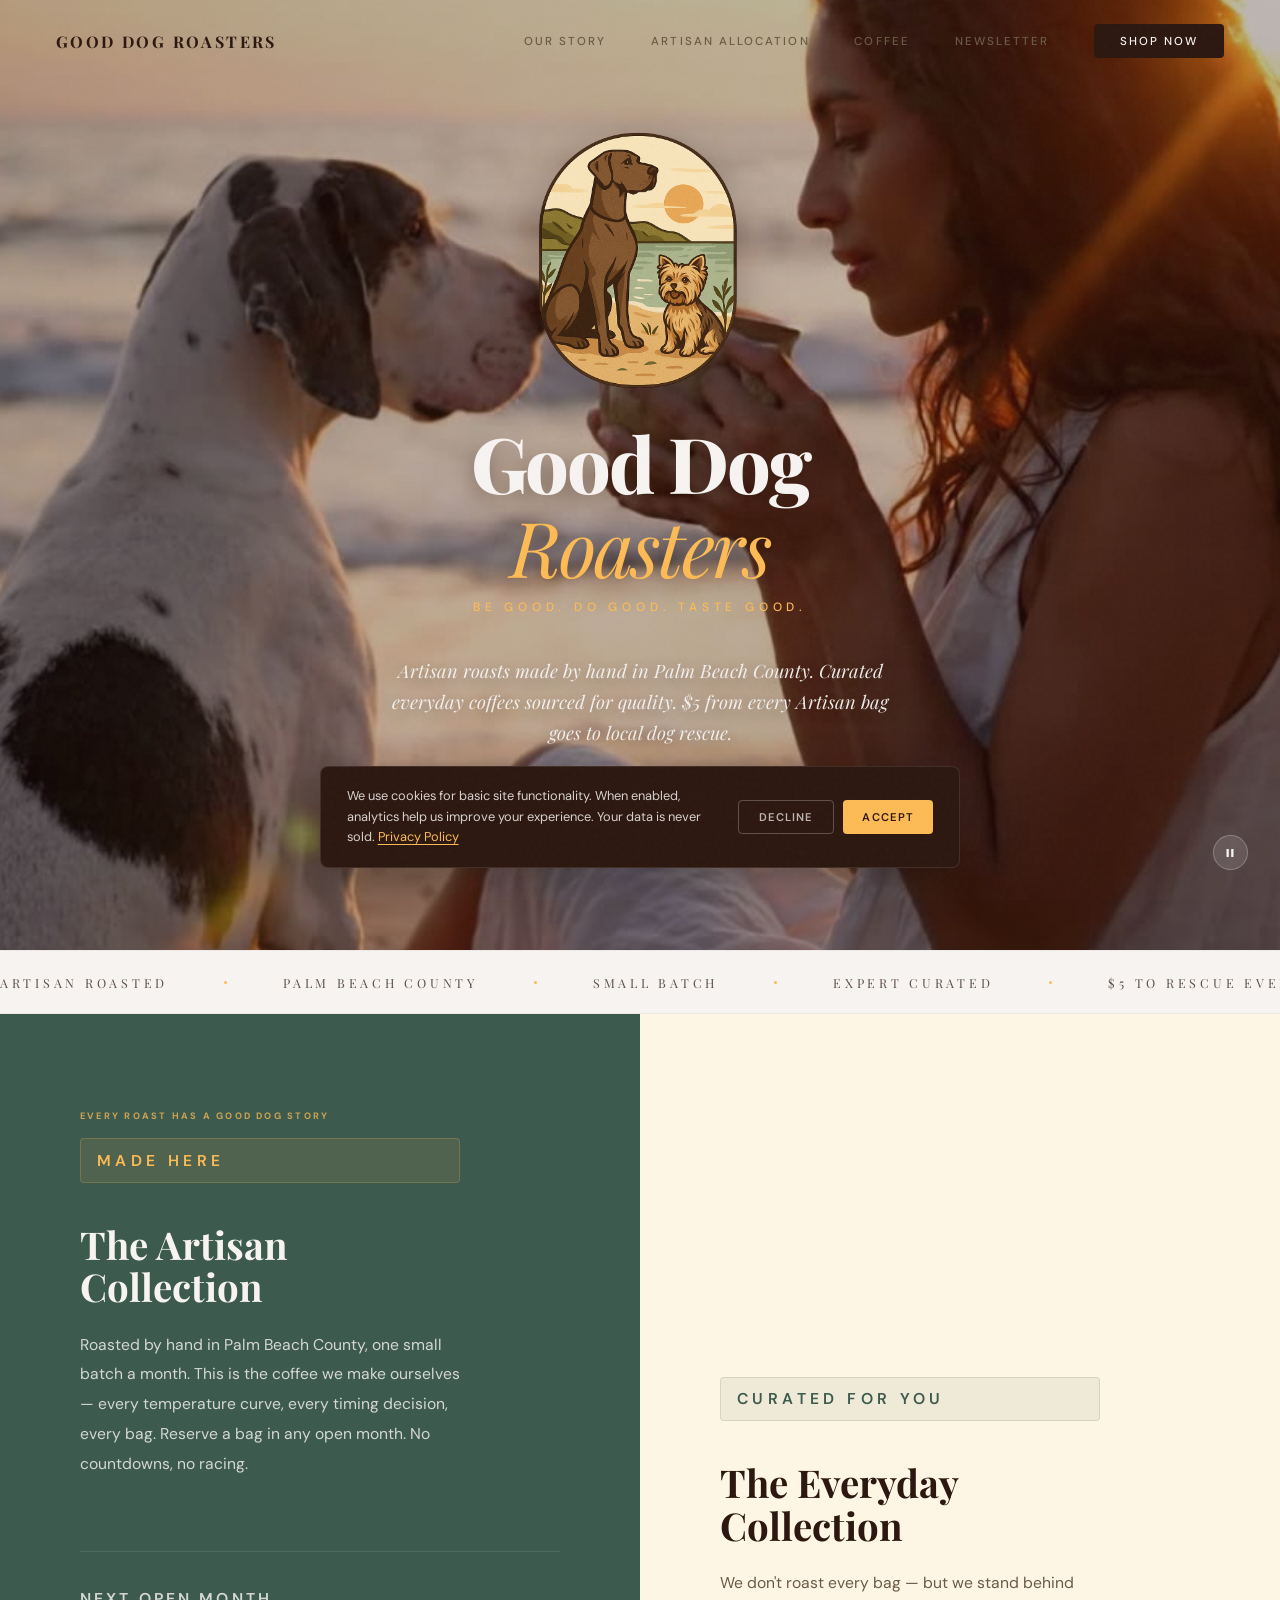
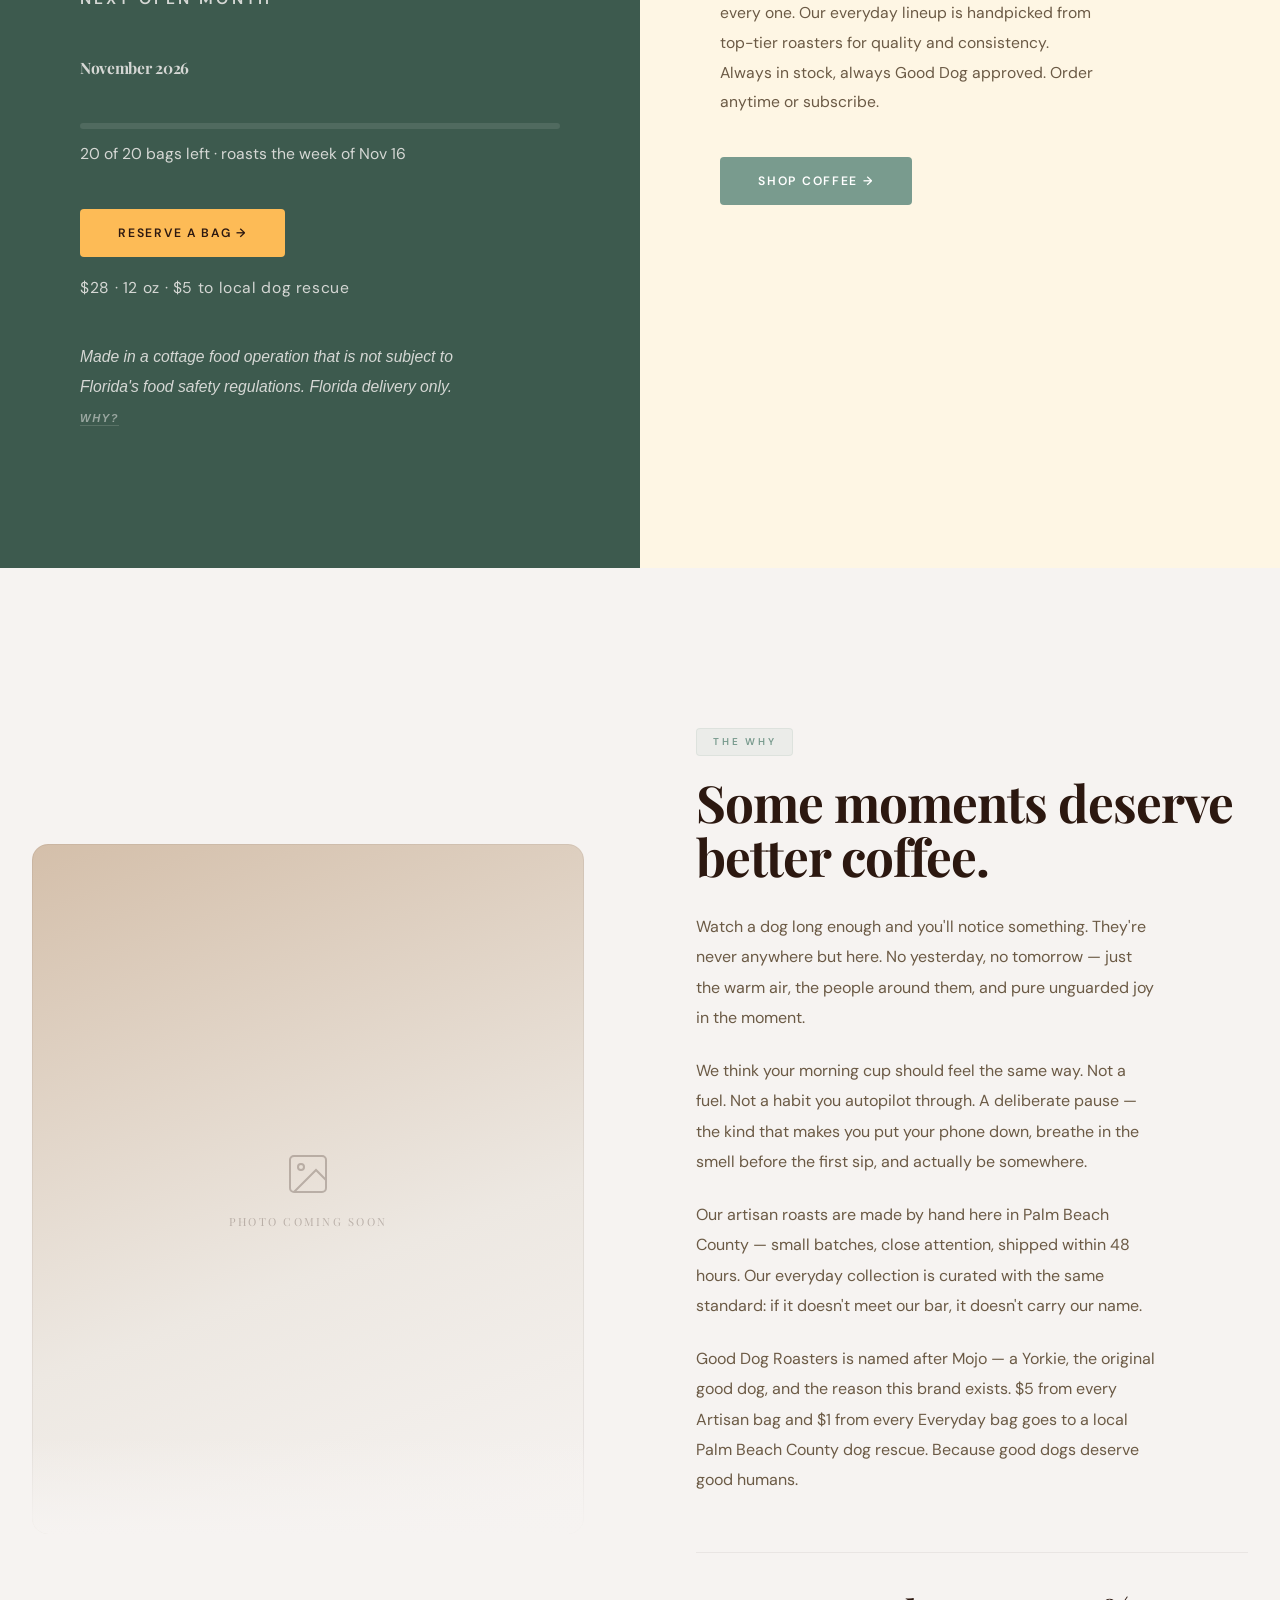
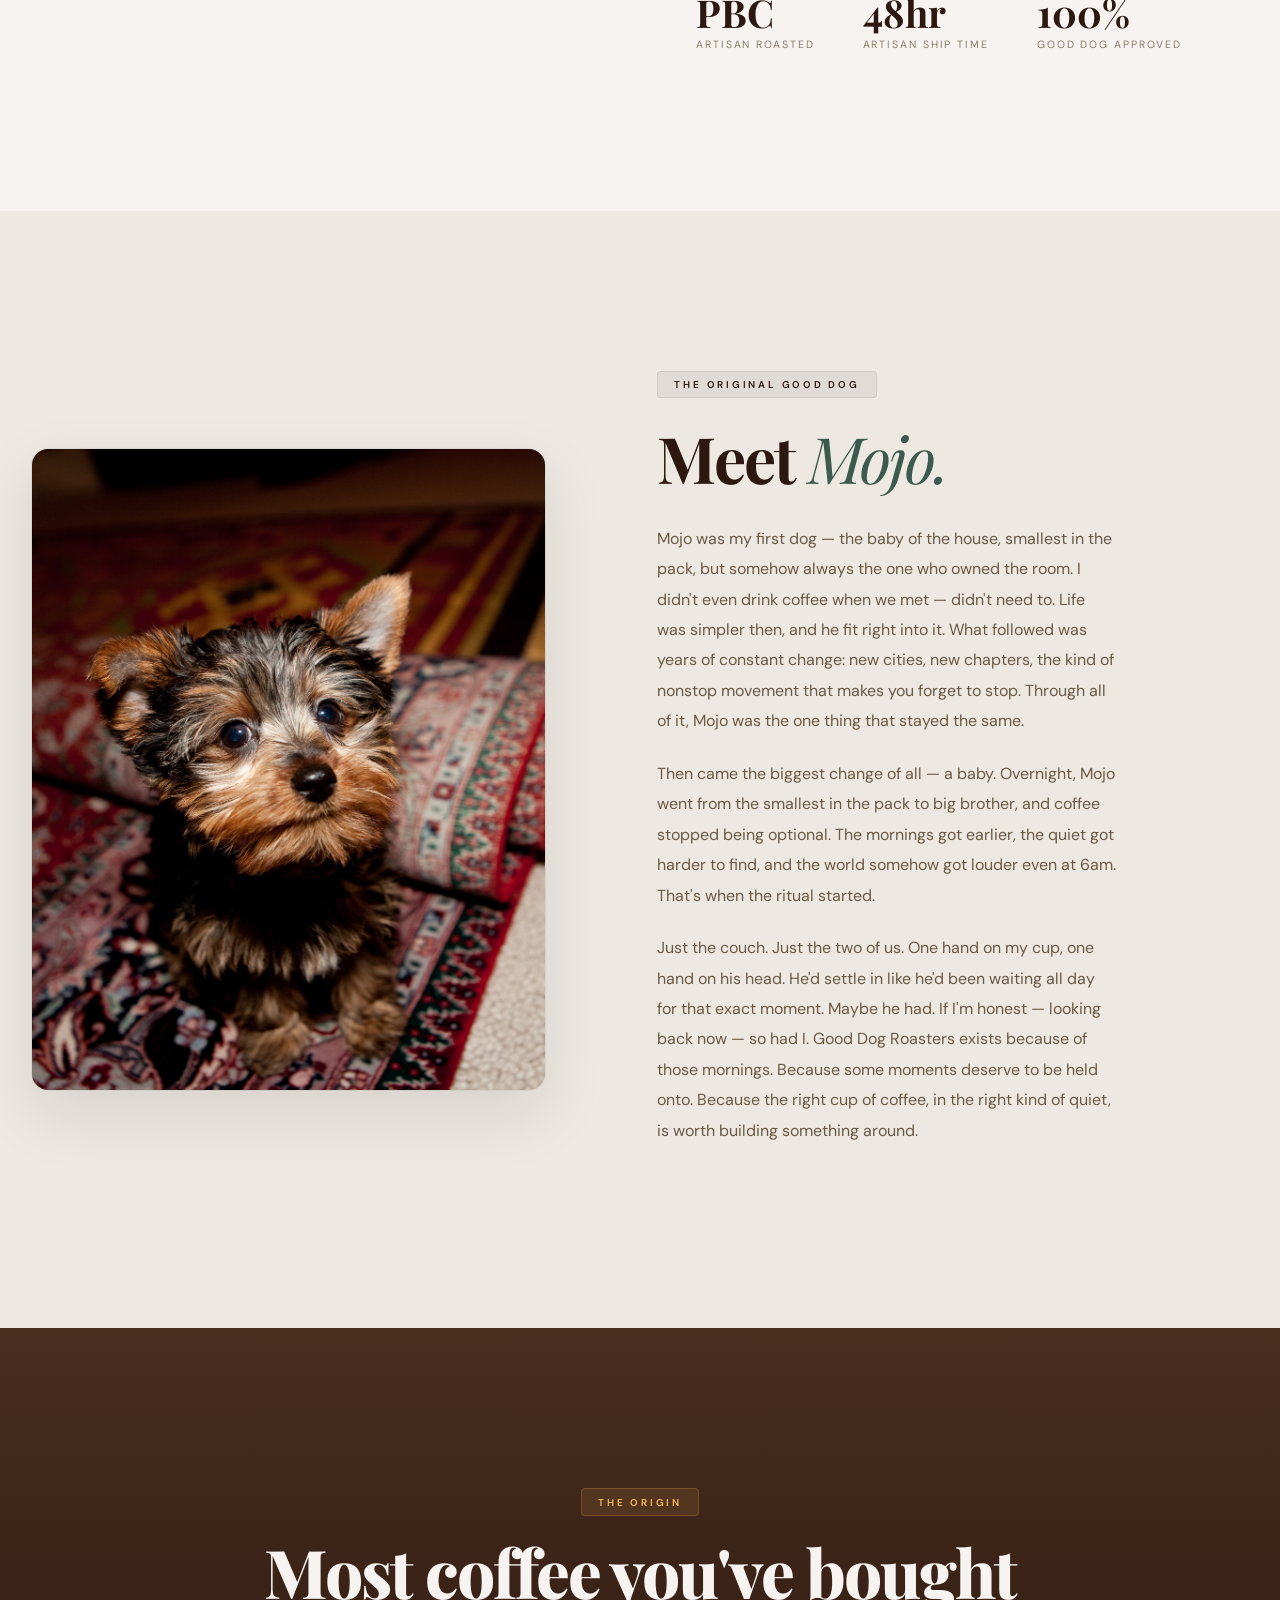
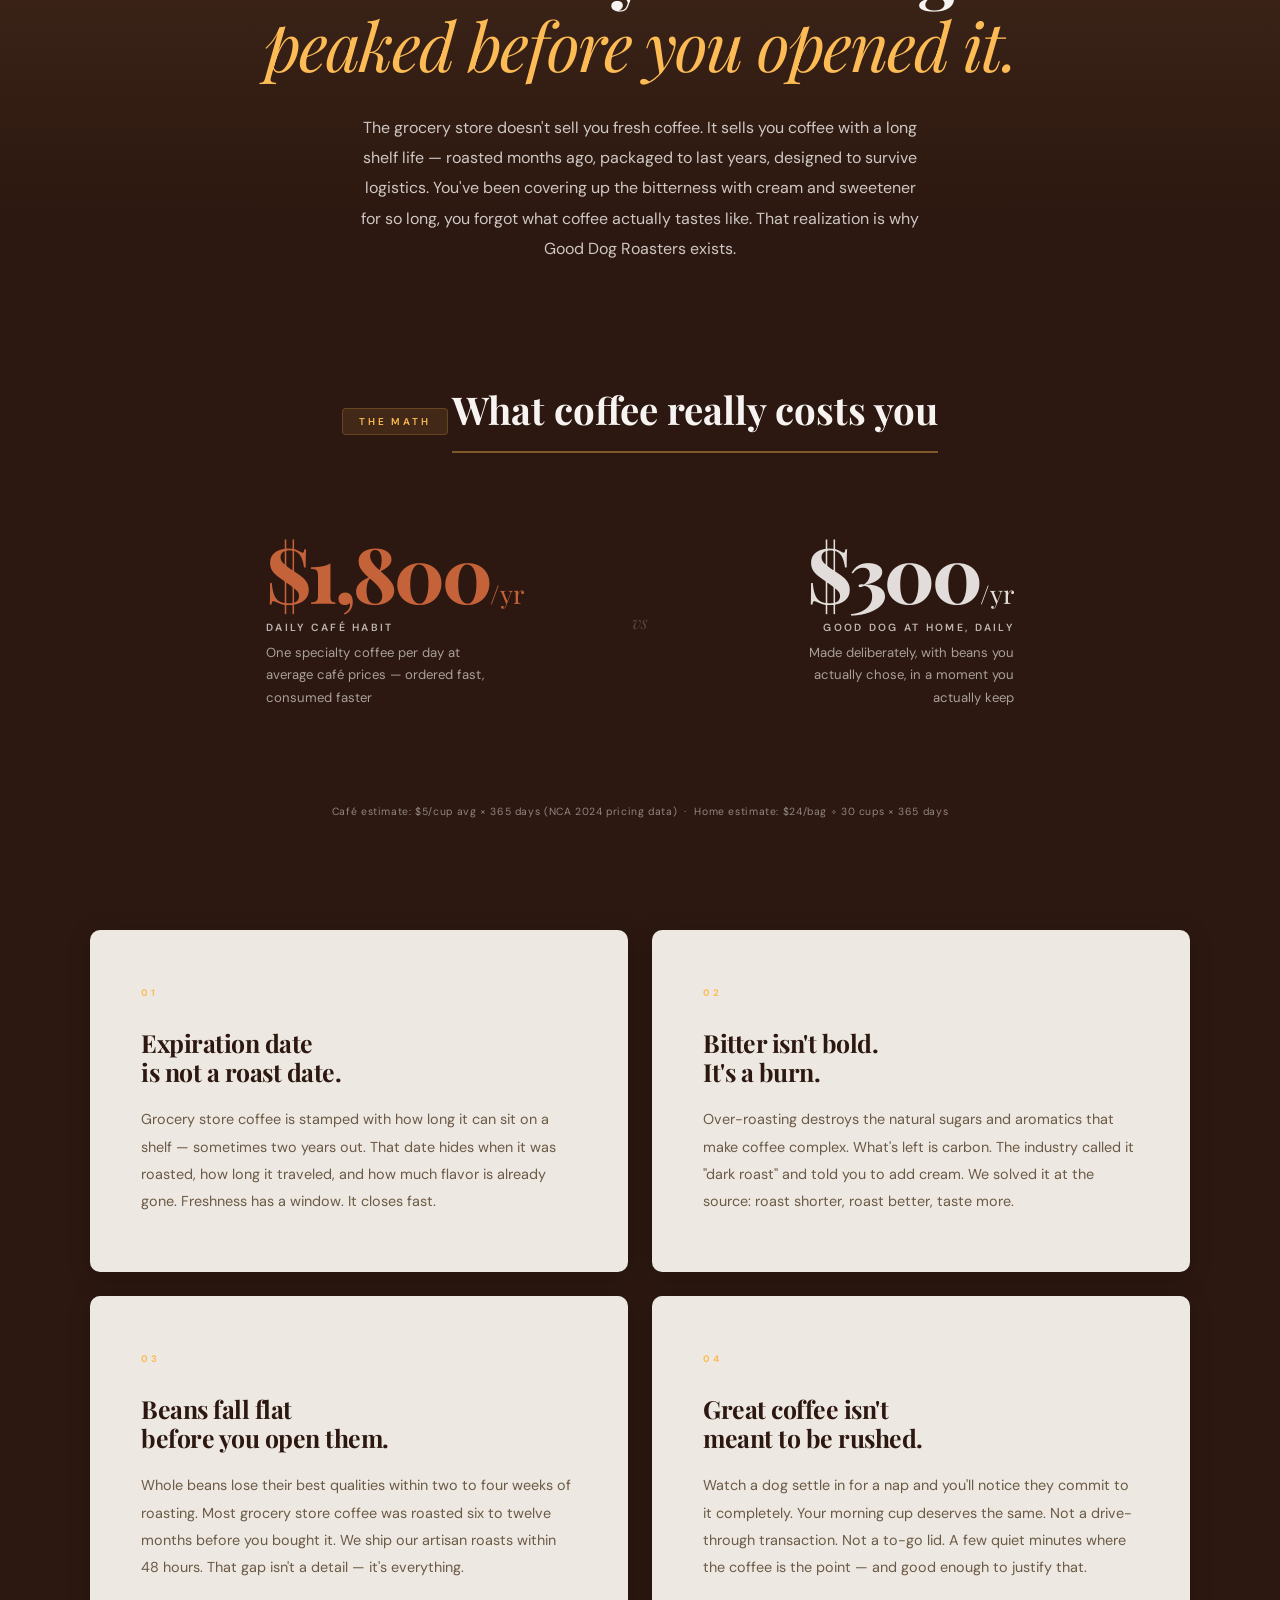
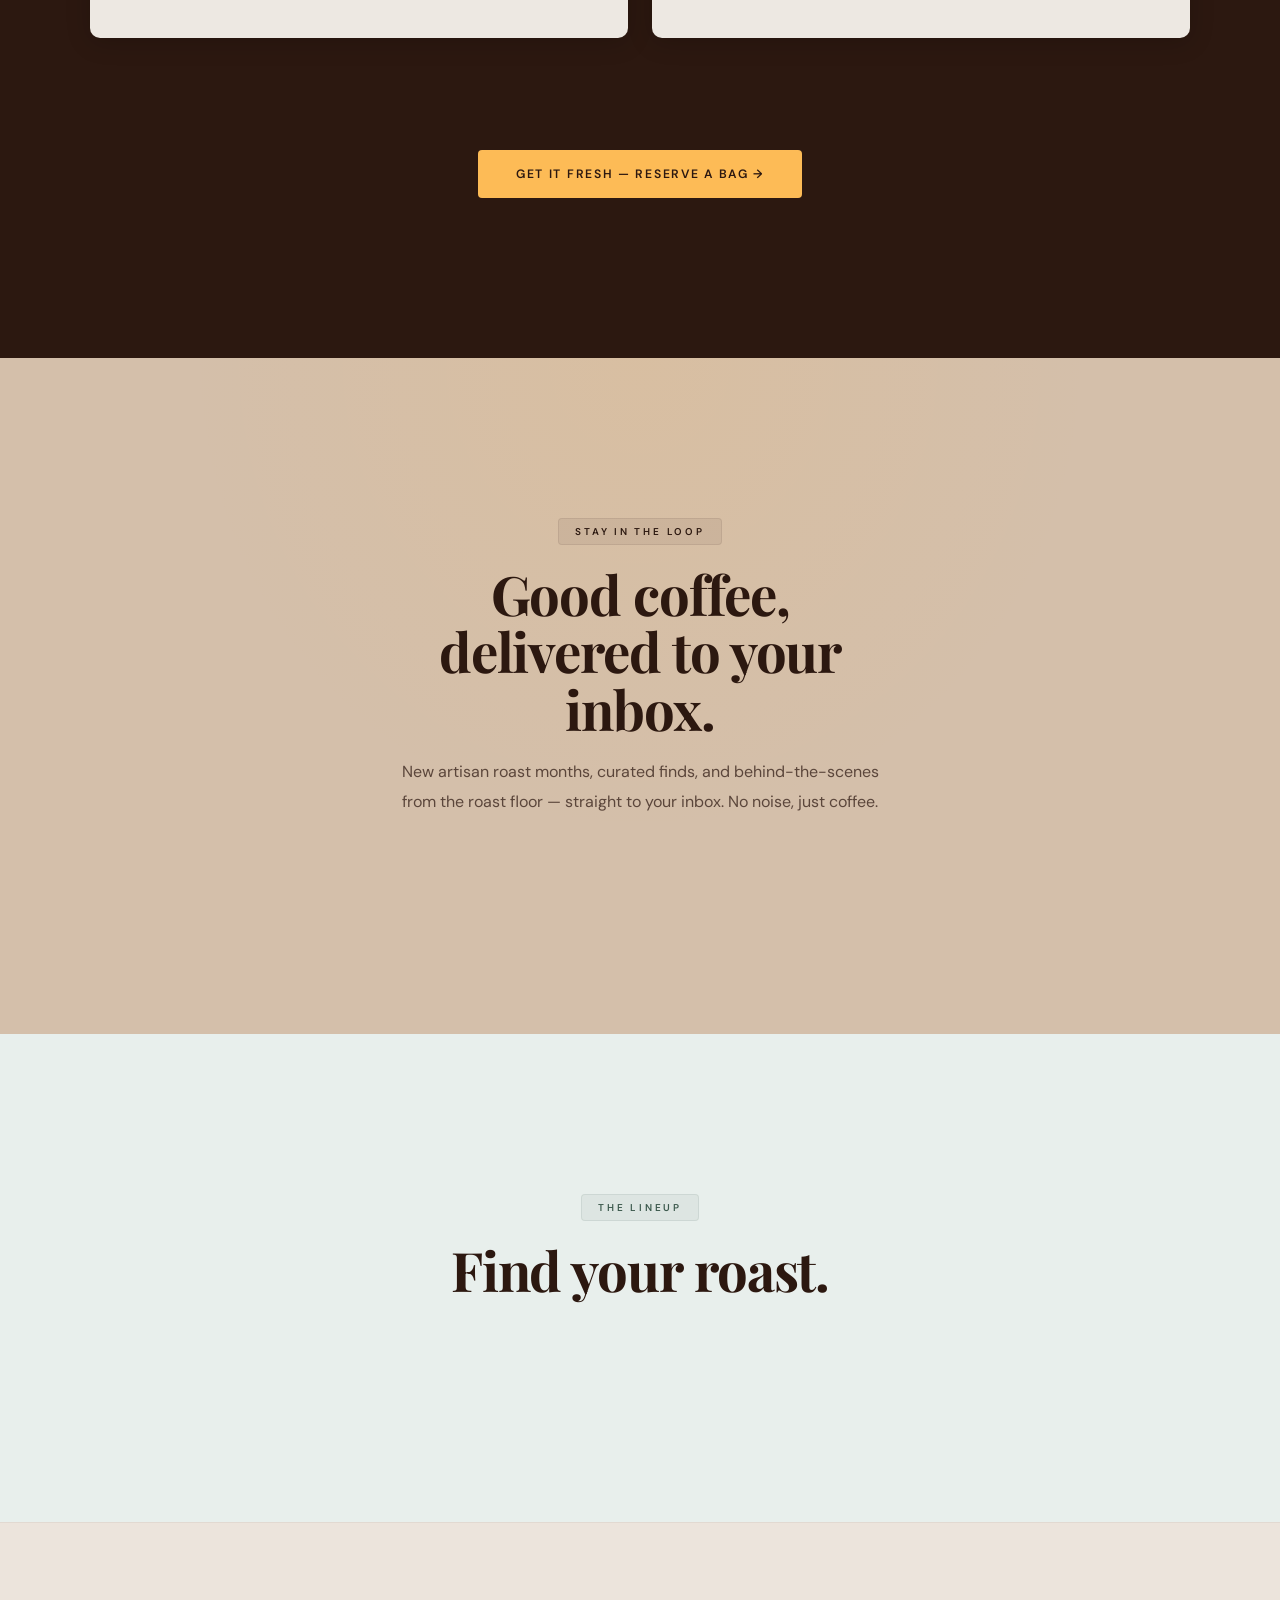
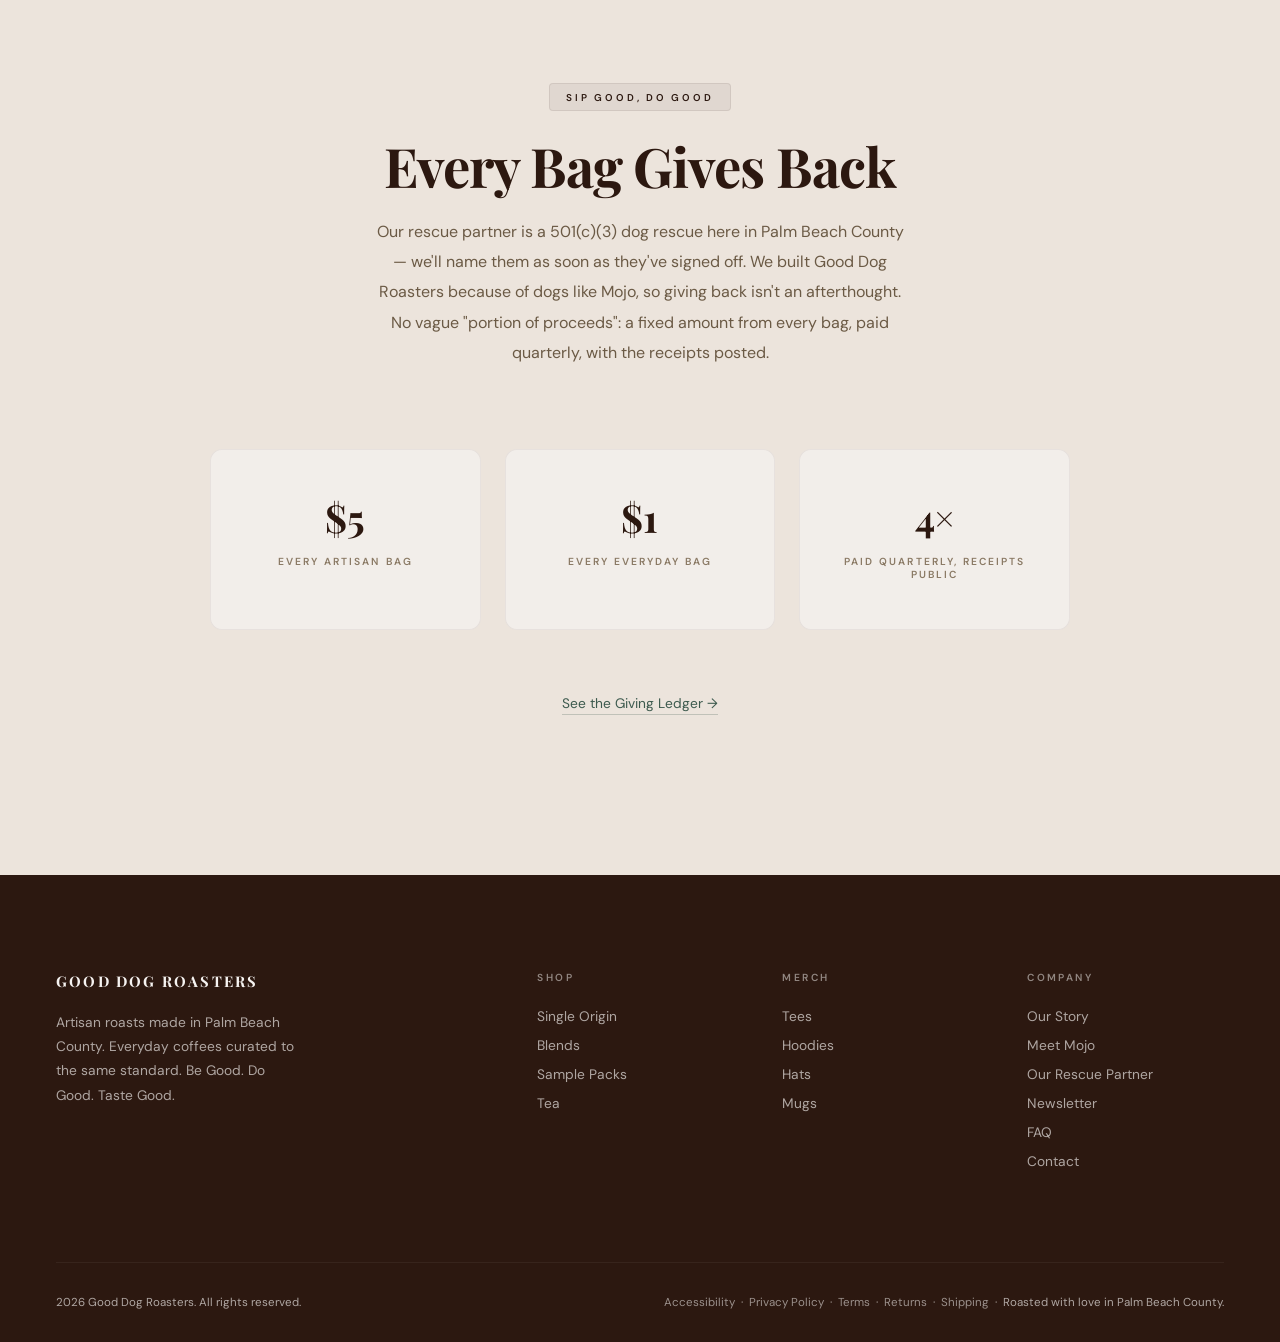
==== commit ab65911e: "Keep rescue partner unnamed until approved; wire live Shopify allocation links - Partner name driven" ====
--- a/index.html
+++ b/index.html
@@ -94,7 +94,7 @@
     <img src="assets/Good Dog Graphic.svg" alt="Good Dog Roasters" class="hero-logo">
     <h1>Good Dog<br><em>Roasters</em></h1>
     <p class="hero-tag">Be Good. Do Good. Taste Good.</p>
-    <p class="hero-sub">Artisan roasts made by hand in Palm Beach County. Curated everyday coffees sourced for quality. $5 from every Artisan bag goes to Barky Pines Animal Rescue.</p>
+    <p class="hero-sub">Artisan roasts made by hand in Palm Beach County. Curated everyday coffees sourced for quality. $5 from every Artisan bag goes to <span class="js-partner-name">local dog rescue</span>.</p>
     <div class="hero-btns">
       <a href="drops.html" class="btn btn-dark">Reserve Artisan Coffee &rarr;</a>
       <a href="https://good-dog-roasters.myshopify.com" target="_blank" class="btn btn-outline-light">Shop Coffee</a>
@@ -159,7 +159,7 @@
     <p class="s-body">Watch a dog long enough and you'll notice something. They're never anywhere but here. No yesterday, no tomorrow — just the warm air, the people around them, and pure unguarded joy in the moment.</p>
     <p class="s-body">We think your morning cup should feel the same way. Not a fuel. Not a habit you autopilot through. A deliberate pause — the kind that makes you put your phone down, breathe in the smell before the first sip, and actually be somewhere.</p>
     <p class="s-body">Our artisan roasts are made by hand here in Palm Beach County — small batches, close attention, shipped within 48 hours. Our everyday collection is curated with the same standard: if it doesn't meet our bar, it doesn't carry our name.</p>
-    <p class="s-body">Good Dog Roasters is named after Mojo — a Yorkie, the original good dog, and the reason this brand exists. $5 from every Artisan bag and $1 from every Everyday bag goes to Barky Pines Animal Rescue &amp; Sanctuary in Loxahatchee. Because good dogs deserve good humans.</p>
+    <p class="s-body">Good Dog Roasters is named after Mojo — a Yorkie, the original good dog, and the reason this brand exists. $5 from every Artisan bag and $1 from every Everyday bag goes to <span class="js-partner-name">a local Palm Beach County dog rescue</span>. Because good dogs deserve good humans.</p>
     <div class="stats">
       <div><div class="stat-n">PBC</div><div class="stat-l">Artisan Roasted</div></div>
       <div><div class="stat-n">48hr</div><div class="stat-l">Artisan Ship Time</div></div>
@@ -271,7 +271,7 @@
   <div class="rv">
     <p class="s-label">Sip Good, Do Good</p>
     <h2 class="giving-headline">Every Bag Gives Back</h2>
-    <p class="giving-body">Our rescue partner is <a href="https://barkypinesanimalrescue.com/" target="_blank" rel="noopener" class="giving-link" style="margin:0">Barky Pines Animal Rescue &amp; Sanctuary</a> — a no-kill rescue in Loxahatchee that takes in dogs from Palm Beach County Animal Control. We built Good Dog Roasters because of dogs like Mojo, so giving back isn't an afterthought. No vague "portion of proceeds": a fixed amount from every bag, paid quarterly, with the receipts posted.</p>
+    <p class="giving-body"><span id="giving-partner">Our rescue partner is a 501(c)(3) dog rescue here in Palm Beach County — we'll name them as soon as they've signed off.</span> We built Good Dog Roasters because of dogs like Mojo, so giving back isn't an afterthought. No vague "portion of proceeds": a fixed amount from every bag, paid quarterly, with the receipts posted.</p>
   </div>
   <div class="giving-stats">
     <div class="giving-stat rv"><span class="giving-num">$5</span><span class="giving-stat-label">Every Artisan bag</span></div>
@@ -330,6 +330,15 @@
 const obs=new IntersectionObserver(e=>{e.forEach(e=>{if(e.isIntersecting)e.target.classList.add('v')})},{threshold:.1,rootMargin:'0px 0px -40px 0px'});
 document.querySelectorAll('.rv').forEach(el=>obs.observe(el));
 
+// Rescue partner name — generic until announced in drops-config.js
+(function(){
+  const C = DROP_CONFIG.partner;
+  if(!C.url) return;
+  document.querySelectorAll('.js-partner-name').forEach(el => el.textContent = C.name);
+  document.getElementById('giving-partner').innerHTML =
+    'Our rescue partner is <a href="' + C.url + '" target="_blank" rel="noopener" class="giving-link" style="margin:0">' + C.name + '</a> — ' + C.about.charAt(0).toLowerCase() + C.about.slice(1).replace(/\.$/, '.');
+})();
+
 // Homepage allocation widget — shows the next month with bags left
 (function(){
   const b = DROP_CONFIG.nextOpen;
@@ -339,7 +348,7 @@
   document.getElementById('hw-month').textContent = b.month;
   document.getElementById('hw-bar-fill').style.width = Math.round(b.claimed / b.capacity * 100) + '%';
   document.getElementById('hw-left').textContent = left + ' of ' + b.capacity + ' bags left · roasts ' + b.roastWeek.replace(/^Week of/, 'the week of');
-  document.getElementById('hw-price').textContent = '$' + P.price + ' · 12 oz · $' + P.donation + ' to ' + DROP_CONFIG.charity.short;
+  document.getElementById('hw-price').textContent = '$' + P.price + ' · 12 oz · $' + P.donation + ' to ' + DROP_CONFIG.partner.short;
   document.getElementById('hw-open').hidden = false;
 })();
 
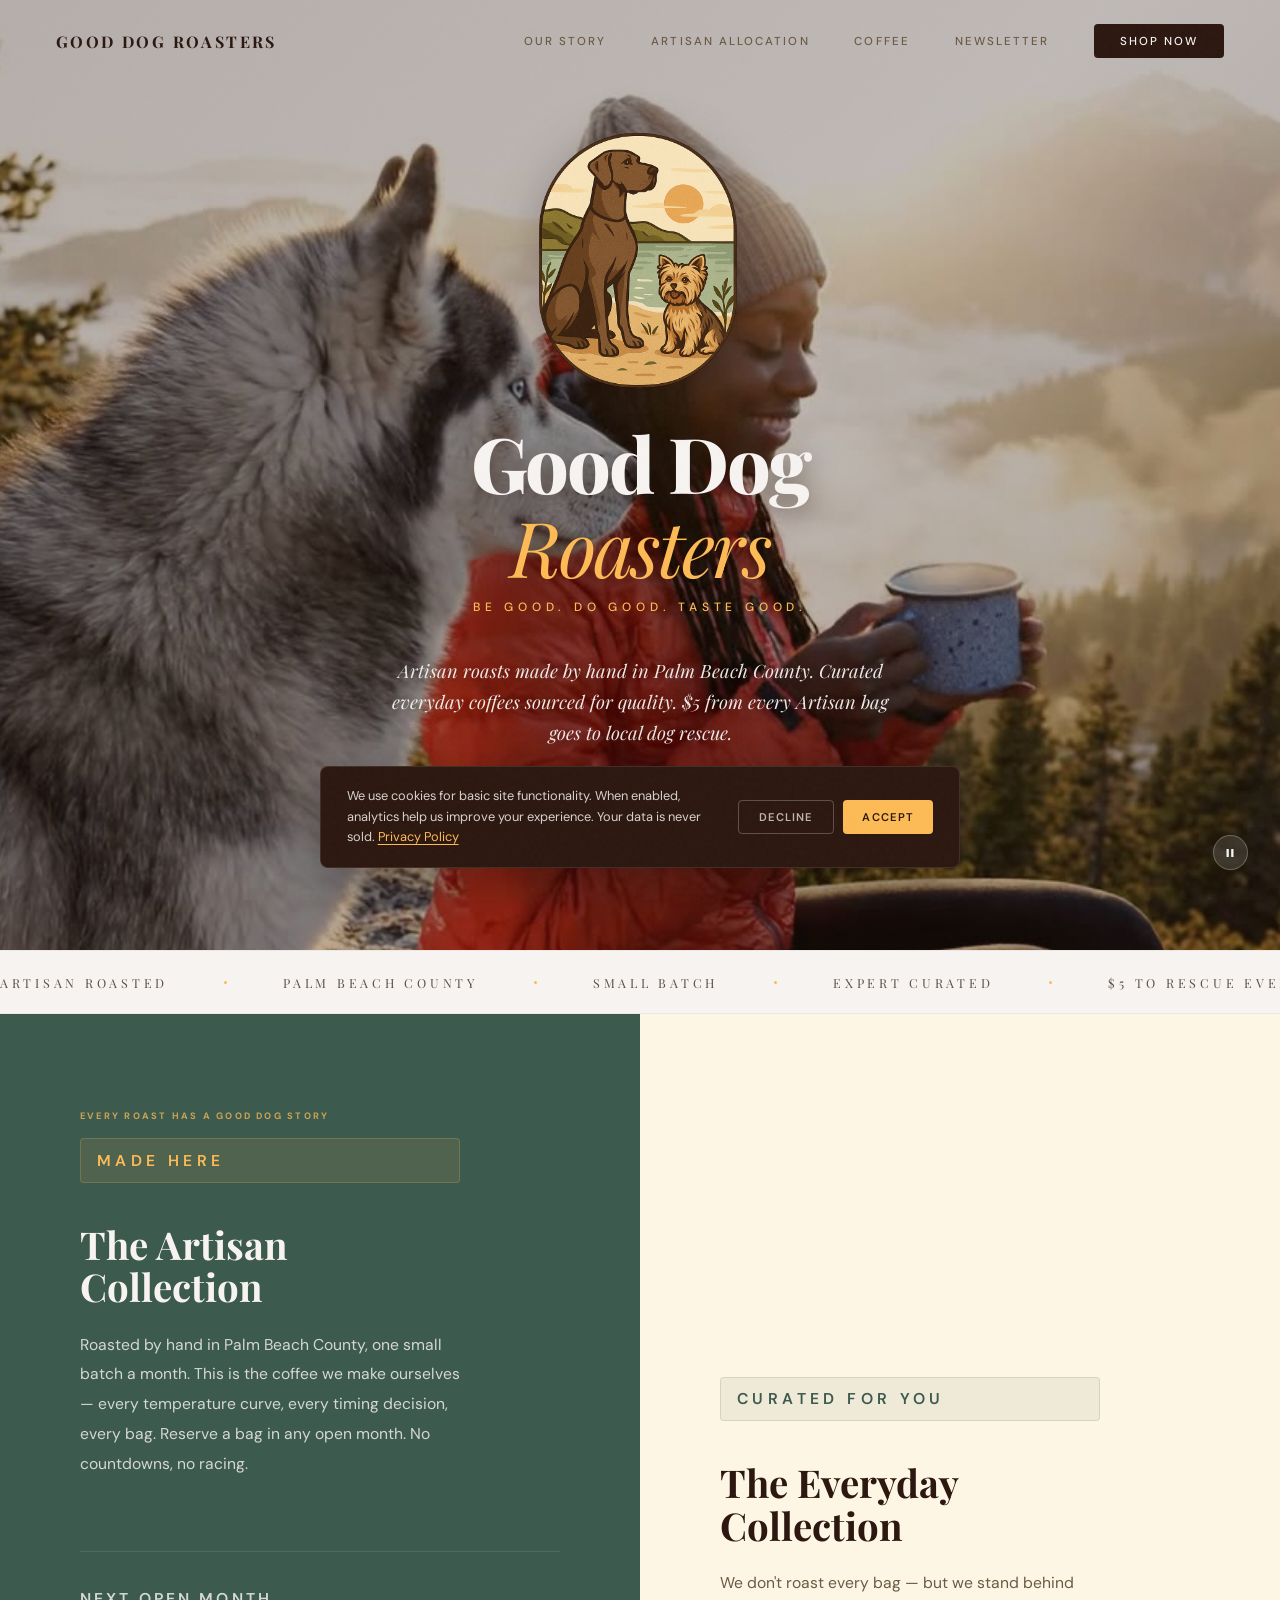
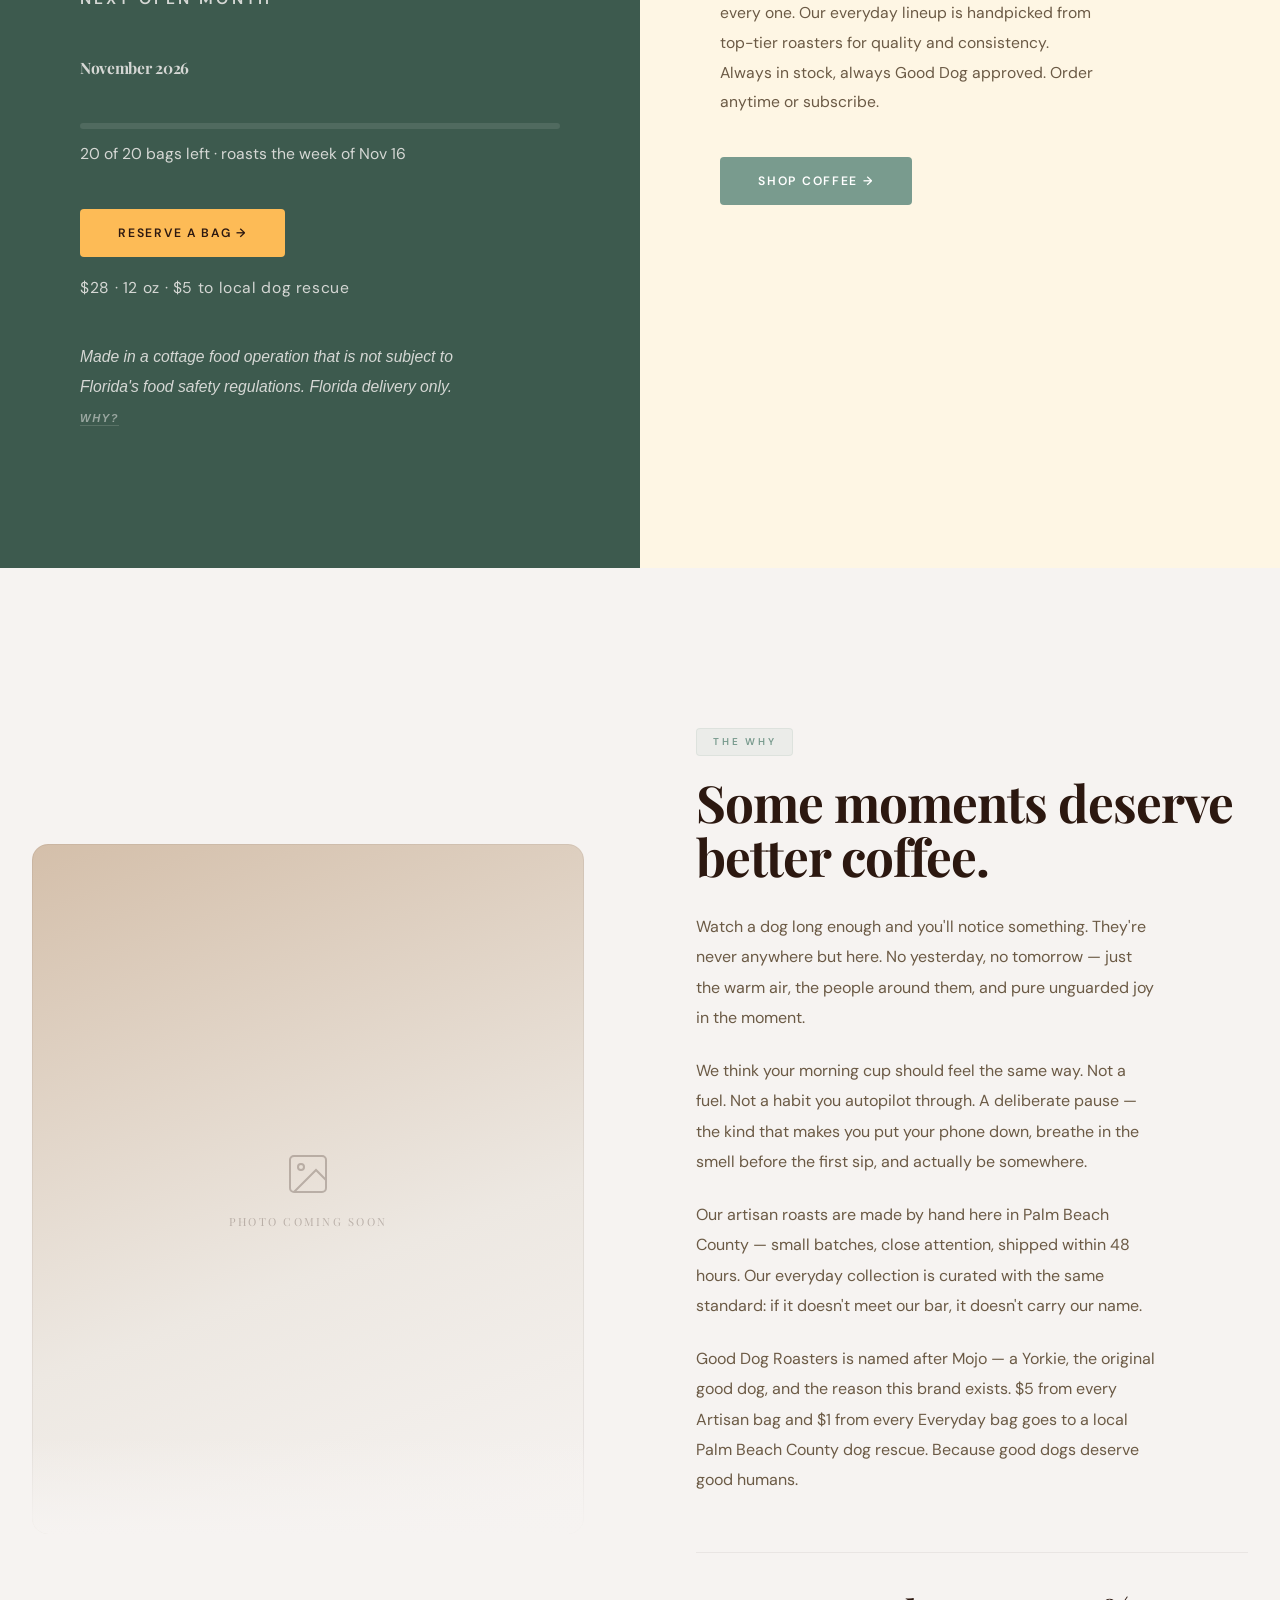
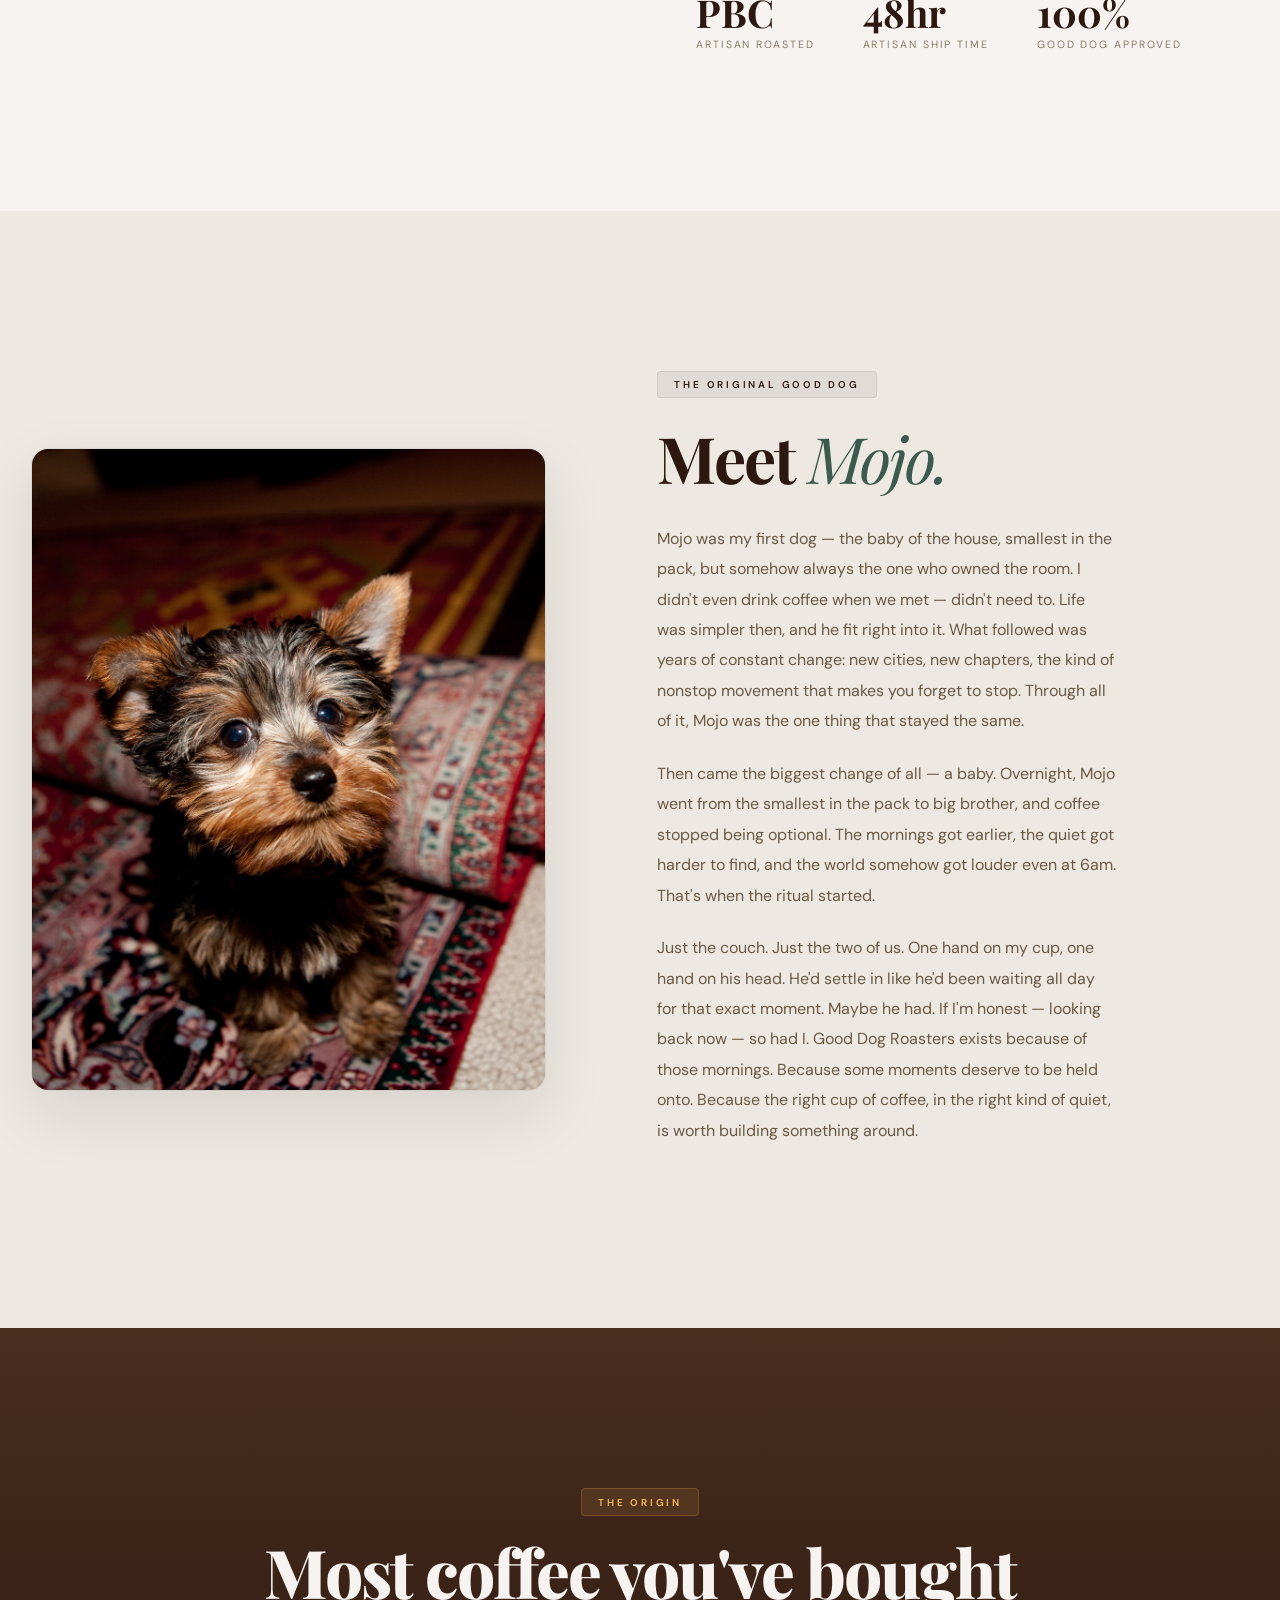
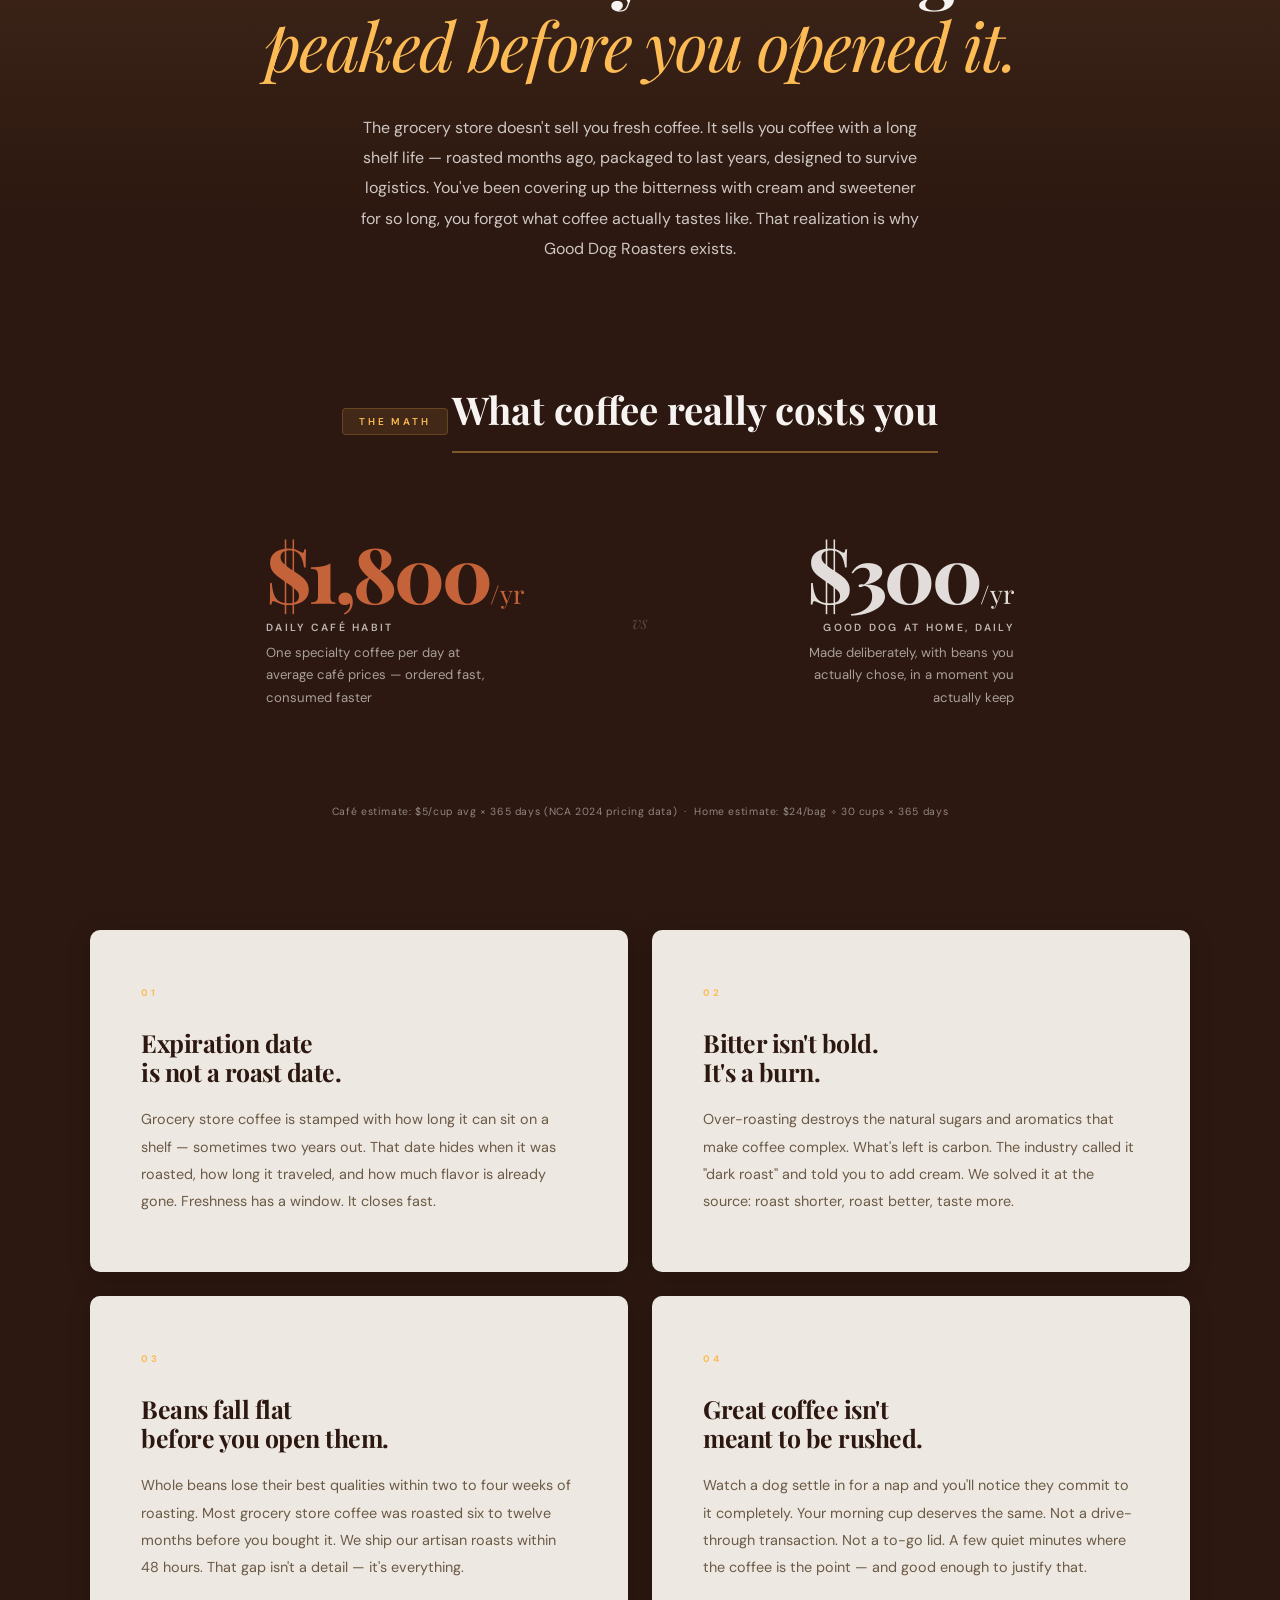
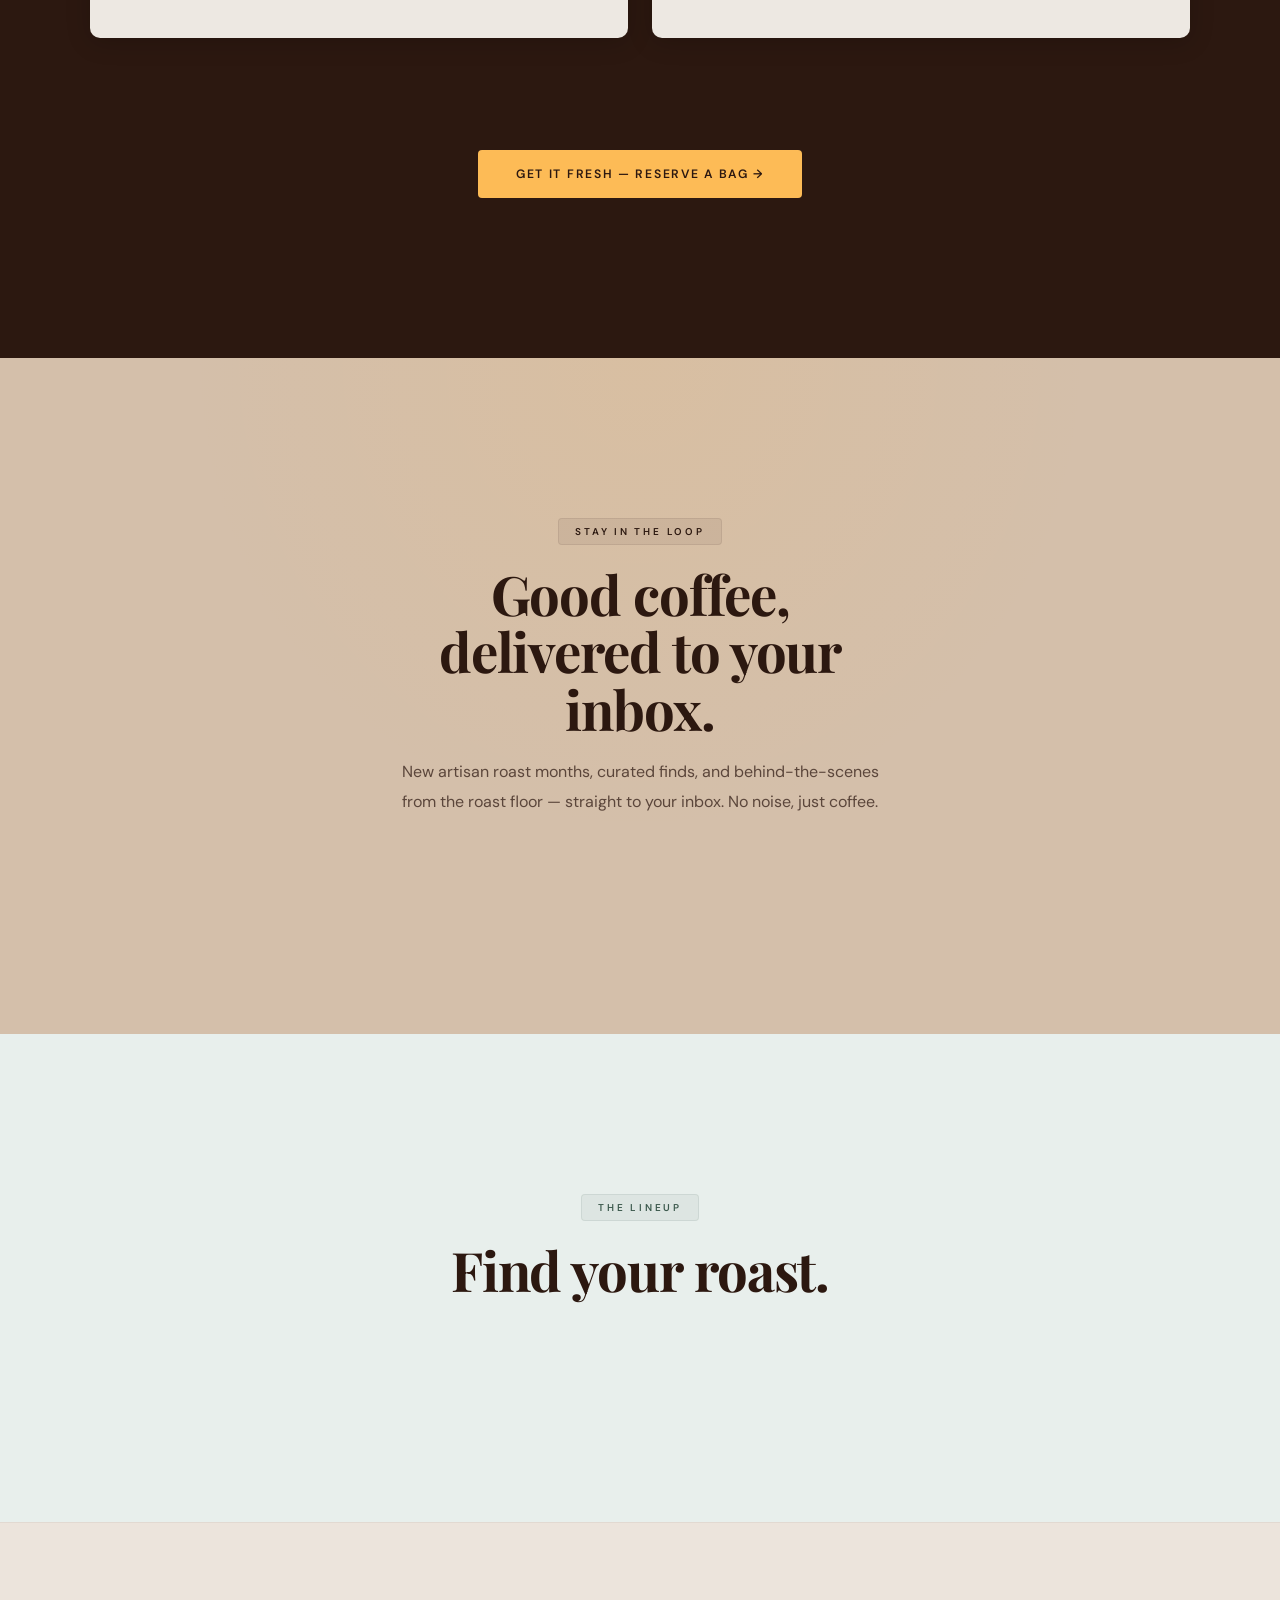
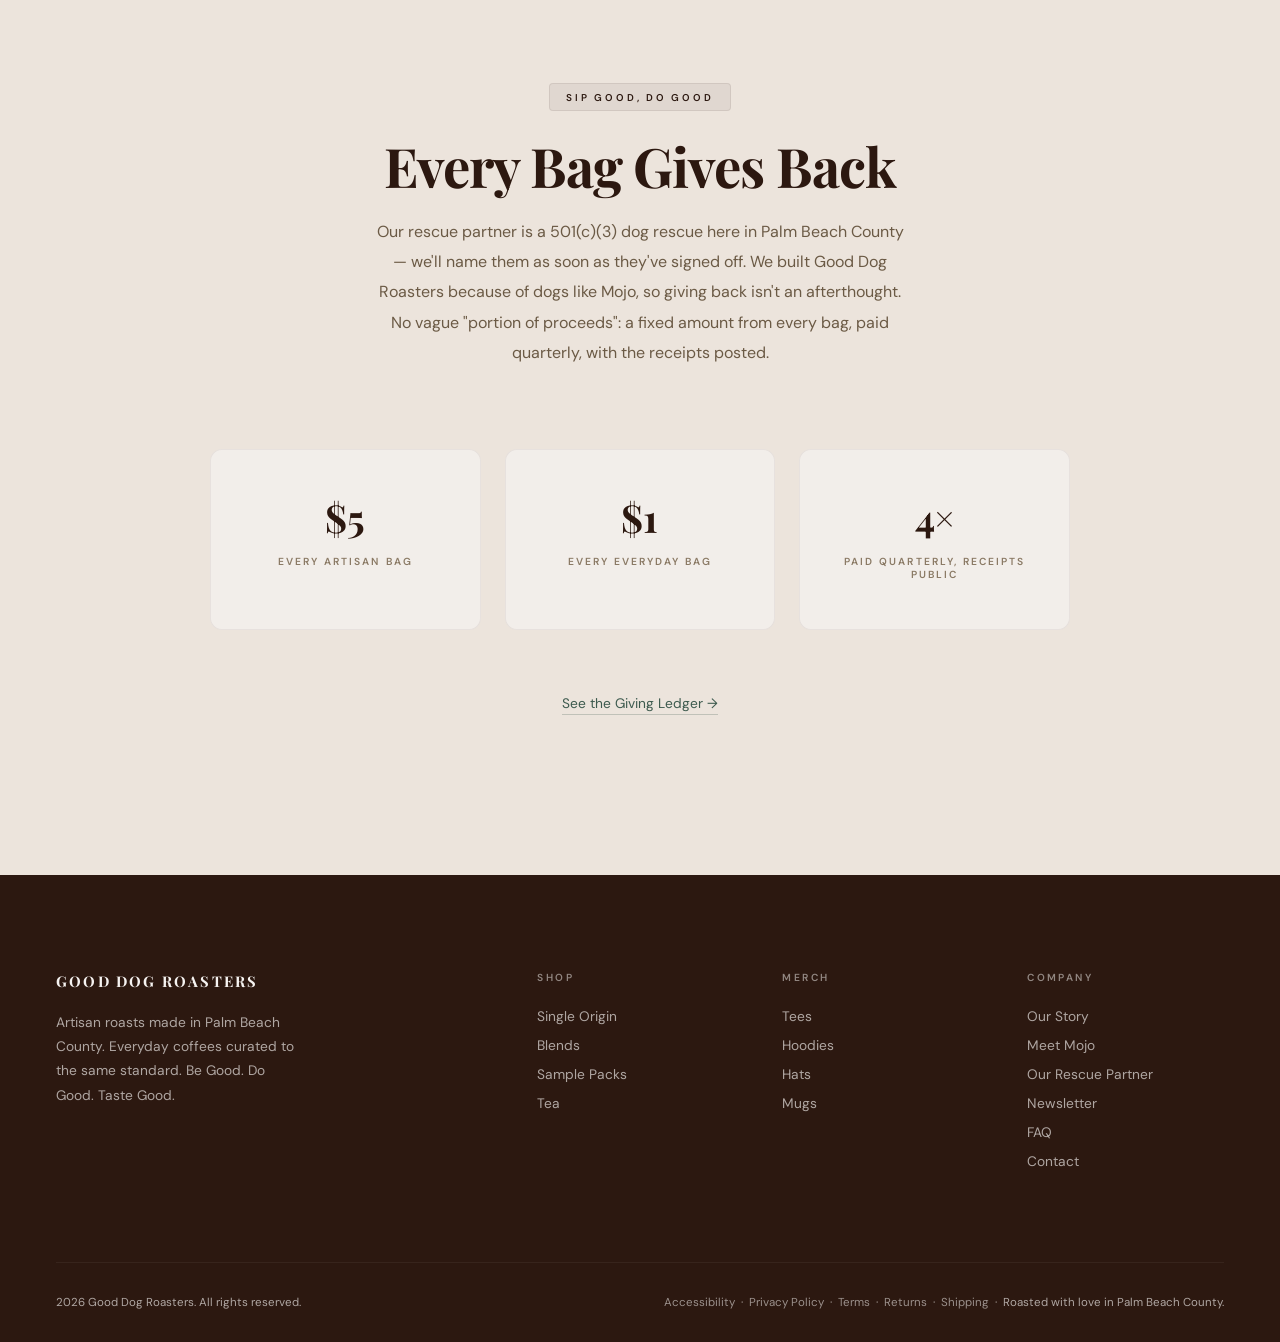
==== commit e22bea3e: "Read allocation availability live from Shopify on page load Sold-out months are detected via availab" ====
--- a/index.html
+++ b/index.html
@@ -341,15 +341,20 @@
 
 // Homepage allocation widget — shows the next month with bags left
 (function(){
-  const b = DROP_CONFIG.nextOpen;
   const P = DROP_CONFIG.pricing;
-  if(!b){ document.getElementById('hw-full').hidden = false; return; }
-  const left = b.capacity - b.claimed;
-  document.getElementById('hw-month').textContent = b.month;
-  document.getElementById('hw-bar-fill').style.width = Math.round(b.claimed / b.capacity * 100) + '%';
-  document.getElementById('hw-left').textContent = left + ' of ' + b.capacity + ' bags left · roasts ' + b.roastWeek.replace(/^Week of/, 'the week of');
-  document.getElementById('hw-price').textContent = '$' + P.price + ' · 12 oz · $' + P.donation + ' to ' + DROP_CONFIG.partner.short;
-  document.getElementById('hw-open').hidden = false;
+  function render(){
+    const b = DROP_CONFIG.nextOpen;
+    document.getElementById('hw-open').hidden = !b;
+    document.getElementById('hw-full').hidden = !!b;
+    if(!b) return;
+    const left = b.capacity - b.claimed;
+    document.getElementById('hw-month').textContent = b.month;
+    document.getElementById('hw-bar-fill').style.width = Math.round(b.claimed / b.capacity * 100) + '%';
+    document.getElementById('hw-left').textContent = left + ' of ' + b.capacity + ' bags left · roasts ' + b.roastWeek.replace(/^Week of/, 'the week of');
+    document.getElementById('hw-price').textContent = '$' + P.price + ' · 12 oz · $' + P.donation + ' to ' + DROP_CONFIG.partner.short;
+  }
+  render();
+  DROP_CONFIG.refreshLive().then(ok => { if(ok) render(); });
 })();
 
 function handleNewsletter(e){
